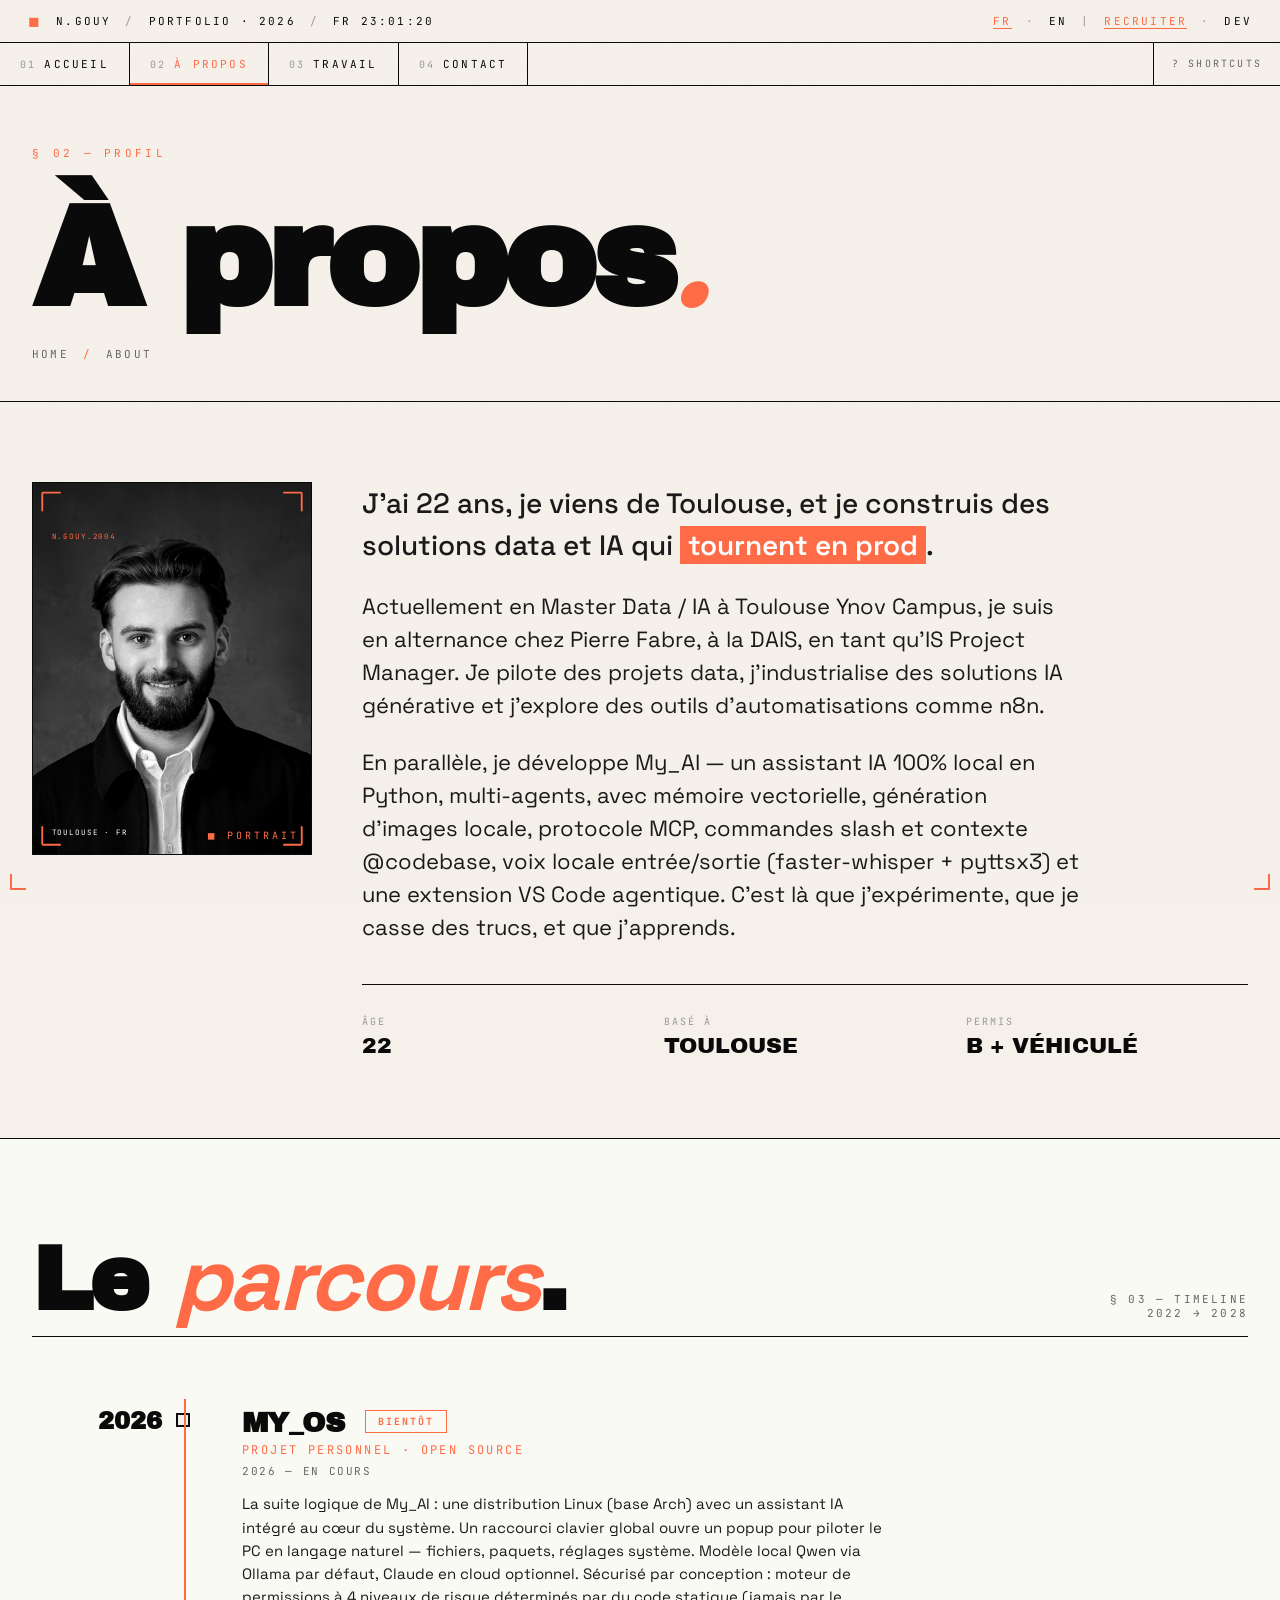
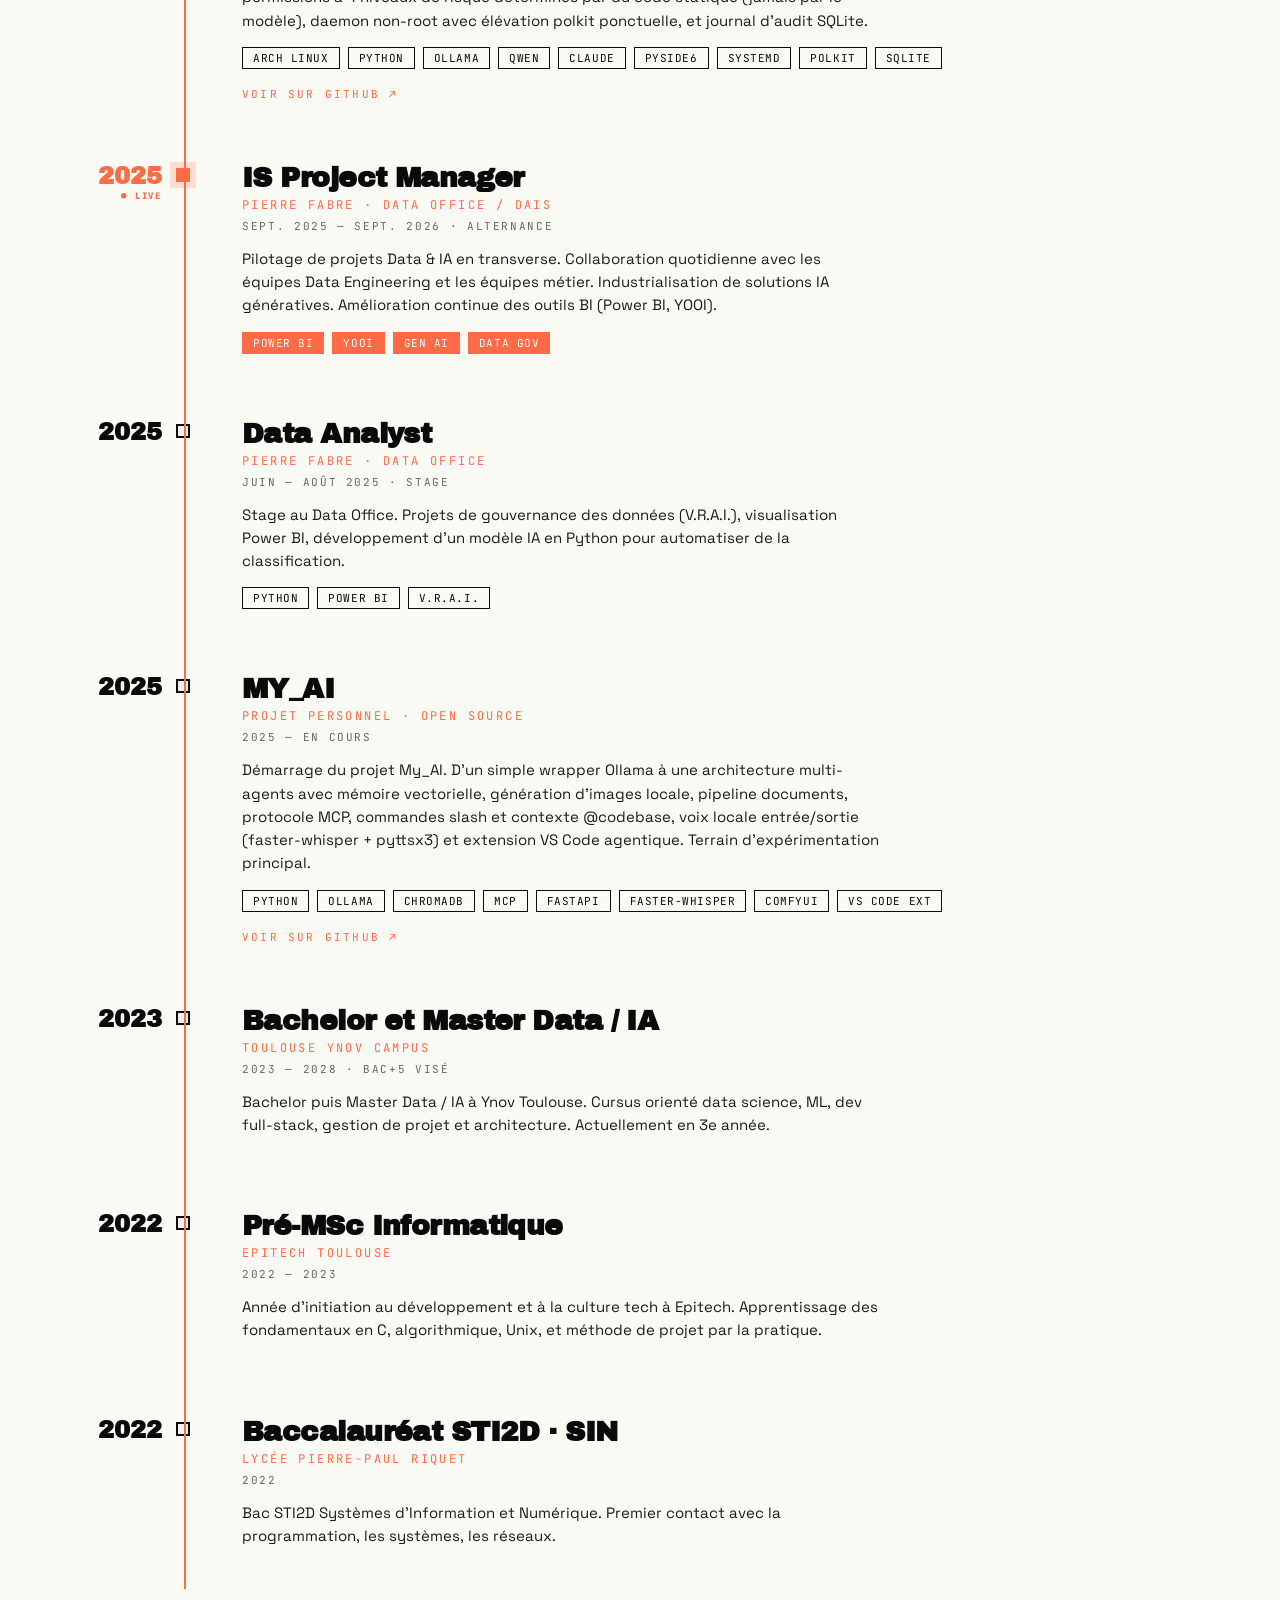
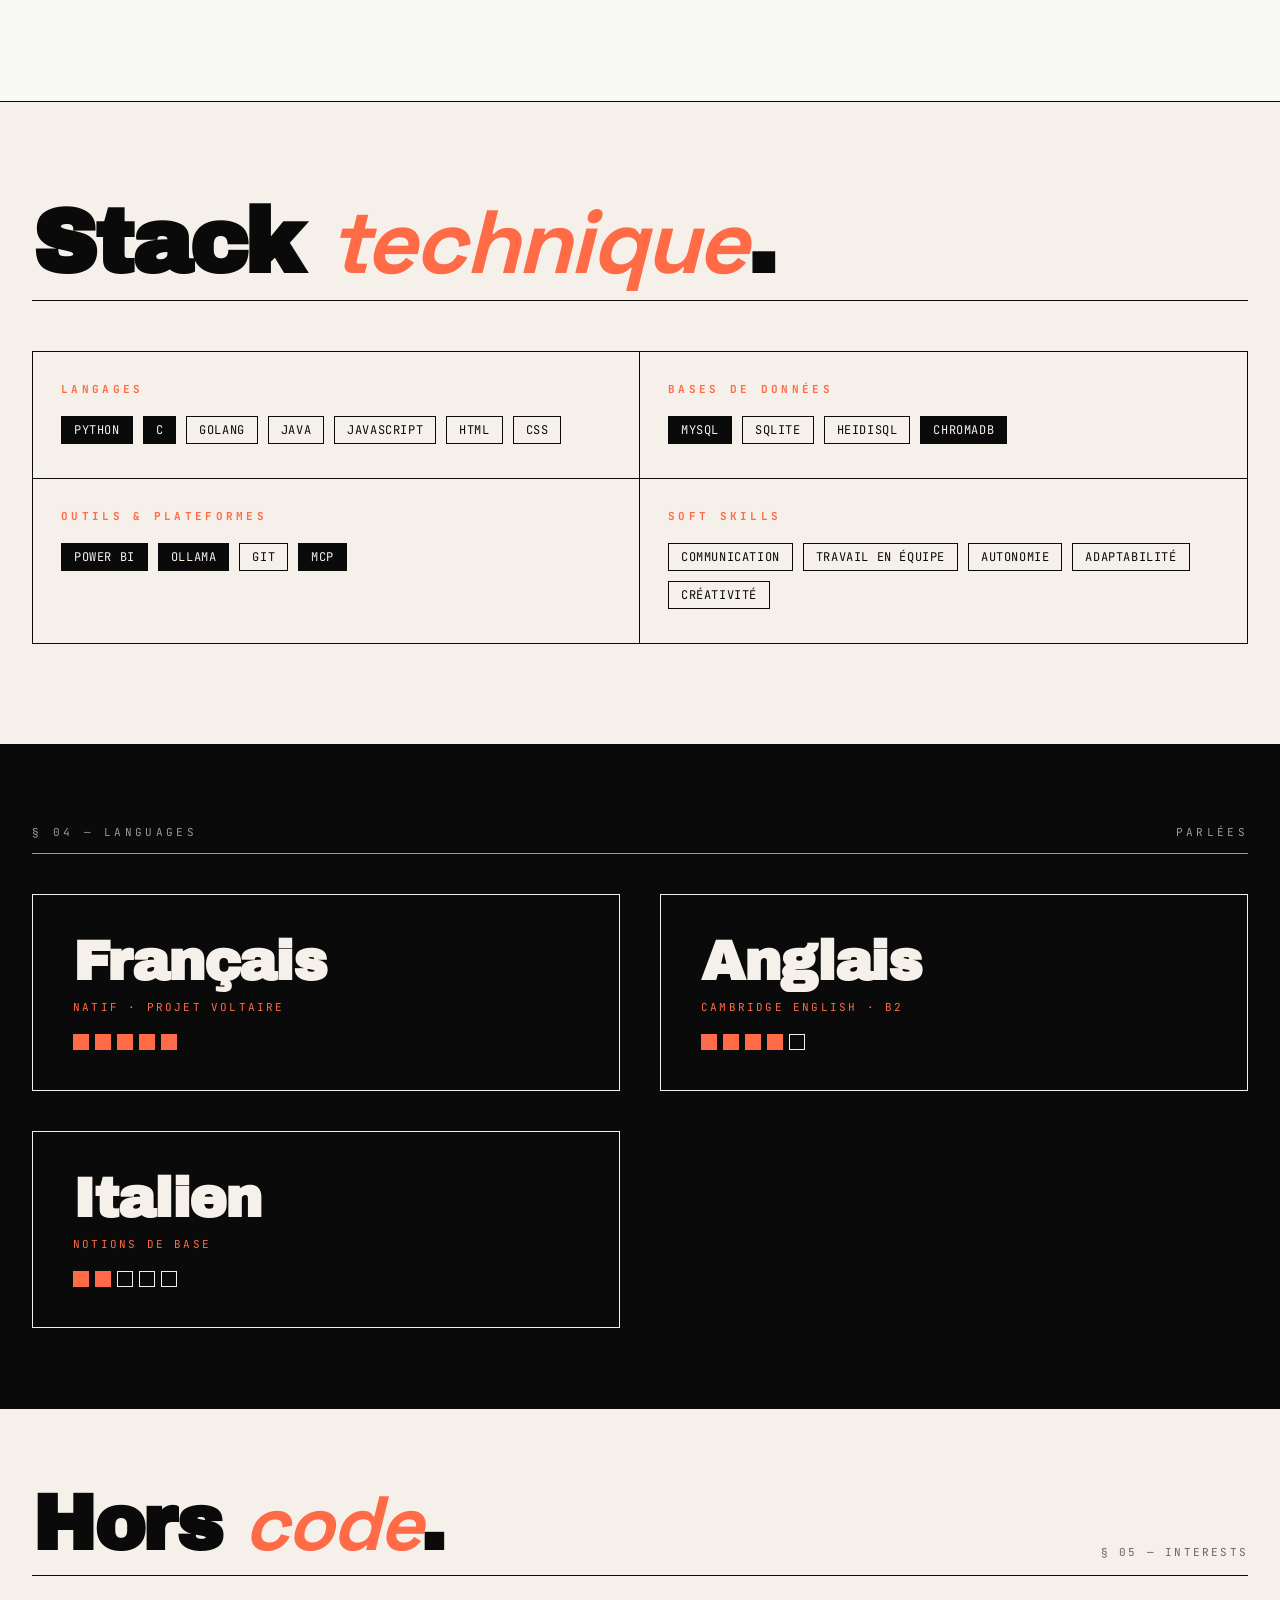
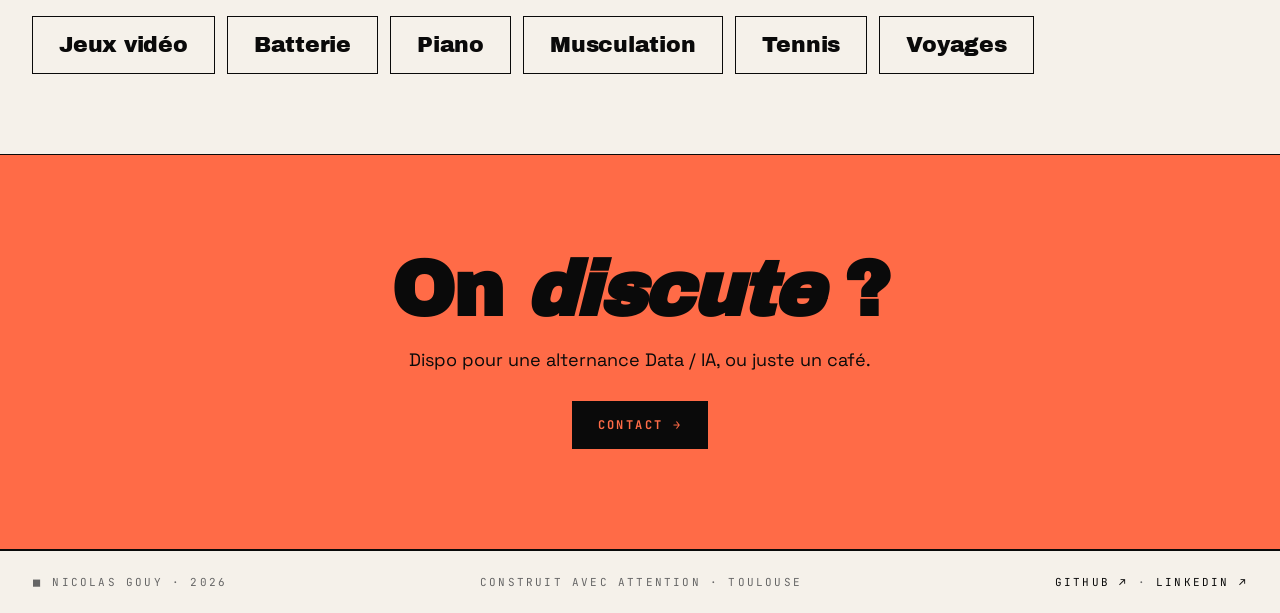
==== about.html @ dcf8d1c0 "fix: enhance My_AI descriptions with local image generation, memory management, and new features" ====
<!DOCTYPE html>
<html lang="fr">
<head>
<meta charset="UTF-8">
<meta name="viewport" content="width=device-width, initial-scale=1.0">
<title>À propos — Nicolas Gouy</title>
<meta name="description" content="Parcours, stack technique et expériences. Étudiant Master Data / IA à Ynov Toulouse, alternant chez Pierre Fabre.">
<meta name="author" content="Nicolas Gouy">
<meta name="theme-color" content="#0a0a0a">
<link rel="icon" type="image/svg+xml" href="assets/favicon.svg">
<link rel="alternate icon" href="assets/favicon.svg">
<!-- Open Graph -->
<meta property="og:type" content="website">
<meta property="og:url" content="https://gonicolas12.github.io/portfolio/about.html">
<meta property="og:title" content="À propos — Nicolas Gouy">
<meta property="og:description" content="Parcours, stack technique et expériences. Étudiant Master Data / IA à Ynov Toulouse, alternant chez Pierre Fabre.">
<meta property="og:image" content="https://gonicolas12.github.io/portfolio/assets/og-image-v2.png">
<meta property="og:image:width" content="1200">
<meta property="og:image:height" content="630">
<meta property="og:locale" content="fr_FR">
<meta property="og:site_name" content="Nicolas Gouy">
<!-- Twitter -->
<meta name="twitter:card" content="summary_large_image">
<meta name="twitter:title" content="À propos — Nicolas Gouy">
<meta name="twitter:description" content="Parcours, stack technique et expériences. Étudiant Master Data / IA à Ynov Toulouse, alternant chez Pierre Fabre.">
<meta name="twitter:image" content="https://gonicolas12.github.io/portfolio/assets/og-image-v2.png">
<link rel="preconnect" href="https://fonts.googleapis.com">
<link rel="preconnect" href="https://fonts.gstatic.com" crossorigin>
<link href="https://fonts.googleapis.com/css2?family=Archivo+Black&family=Inter:wght@300;400;500;700;900&family=JetBrains+Mono:wght@300;400;500;700&family=Space+Grotesk:wght@300;400;500;600;700&display=swap" rel="stylesheet">
<link rel="stylesheet" href="shared/core.css?v=__VERSION__">
<link rel="stylesheet" href="styles/about.css?v=__VERSION__">
</head>
<body class="mode-rec">

<div id="header-mount" data-page="about"></div>

<section class="page-head">
  <div class="eyebrow" data-fr="§ 02 — PROFIL" data-en="§ 02 — PROFILE">§ 02 — PROFIL</div>
  <h1 data-fr-html="À propos<em>.</em>" data-en-html="About<em>.</em>">À propos<em>.</em></h1>
  <div class="crumb">
    <span>HOME</span><span style="color:var(--accent)">/</span><span>ABOUT</span>
  </div>
</section>

<section class="intro">
  <div class="portrait reveal">
    <img src="assets/portrait.jpg" alt="Nicolas Gouy" loading="eager" decoding="async"/>
    <svg viewBox="0 0 300 400" xmlns="http://www.w3.org/2000/svg" aria-hidden="true">
      <!-- corner ticks -->
      <path d="M 10 10 L 30 10 M 10 10 L 10 30" stroke="#ff6b47" stroke-width="2" fill="none"/>
      <path d="M 290 10 L 270 10 M 290 10 L 290 30" stroke="#ff6b47" stroke-width="2" fill="none"/>
      <path d="M 10 390 L 30 390 M 10 390 L 10 370" stroke="#ff6b47" stroke-width="2" fill="none"/>
      <path d="M 290 390 L 270 390 M 290 390 L 290 370" stroke="#ff6b47" stroke-width="2" fill="none"/>
      <!-- data -->
      <text x="20" y="60" font-family="JetBrains Mono" font-size="8" fill="#ff6b47" letter-spacing="2">N.GOUY.2004</text>
      <text x="20" y="380" font-family="JetBrains Mono" font-size="8" fill="#fff" letter-spacing="2">TOULOUSE · FR</text>
    </svg>
    <div class="label">◼ PORTRAIT</div>
  </div>
  <div class="intro-txt reveal d1">
    <p data-fr="J'ai 22 ans, je viens de Toulouse, et je construis des solutions data et IA qui <strong>tournent en prod</strong>." data-en="I'm 22, from Toulouse, and I build data and AI solutions that <strong>run in production</strong>.">
      J'ai 22 ans, je viens de Toulouse, et je construis des solutions data et IA qui <strong>tournent en prod</strong>.
    </p>
    <p data-fr="Actuellement en Master Data / IA à Toulouse Ynov Campus, je suis en alternance chez Pierre Fabre, à la DAIS, en tant qu'IS Project Manager. Je pilote des projets data, j'industrialise des solutions IA générative et j'explore des outils d'automatisations comme n8n." data-en="Currently in a Master's in Data / AI at Toulouse Ynov Campus, I'm an apprentice at Pierre Fabre's DAIS as an IS Project Manager. I lead data projects, industrialize generative AI solutions and explore automation tools like n8n.">
      Actuellement en Master Data / IA à Toulouse Ynov Campus, je suis en alternance chez Pierre Fabre, à la DAIS, en tant qu'IS Project Manager. Je pilote des projets data, j'industrialise des solutions IA générative et j'explore des outils d'automatisations comme n8n.
    </p>
    <p data-fr="En parallèle, je développe My_AI — un assistant IA 100% local en Python, multi-agents, avec mémoire vectorielle, génération d'images locale, protocole MCP, commandes slash et contexte @codebase, voix locale entrée/sortie (faster-whisper + pyttsx3) et une extension VS Code agentique. C'est là que j'expérimente, que je casse des trucs, et que j'apprends." data-en="On the side, I'm building My_AI — a 100% local AI assistant in Python, multi-agent, with vector memory, local image generation, MCP protocol, slash commands and @codebase context, local voice in/out (faster-whisper + pyttsx3) and an agentic VS Code extension. That's where I experiment, break things, and learn.">
      En parallèle, je développe My_AI — un assistant IA 100% local en Python, multi-agents, avec mémoire vectorielle, génération d'images locale, protocole MCP, commandes slash et contexte @codebase, voix locale entrée/sortie (faster-whisper + pyttsx3) et une extension VS Code agentique. C'est là que j'expérimente, que je casse des trucs, et que j'apprends.
    </p>
    <div class="intro-facts">
      <div class="fact"><div class="k" data-fr="ÂGE" data-en="AGE">ÂGE</div><div class="v">22</div></div>
      <div class="fact"><div class="k" data-fr="BASÉ À" data-en="BASED IN">BASÉ À</div><div class="v">TOULOUSE</div></div>
      <div class="fact"><div class="k" data-fr="PERMIS" data-en="DRIVING LICENSE">PERMIS</div><div class="v" data-fr="B + VÉHICULÉ" data-en="B + VEHICLE">B + VÉHICULÉ</div></div>
    </div>
  </div>
</section>

<!-- TIMELINE -->
<section class="timeline-sec">
  <div class="tl-head reveal">
    <h2 data-fr-html="Le <em>parcours</em>." data-en-html="The <em>journey</em>.">Le <em>parcours</em>.</h2>
    <div class="meta">§ 03 — TIMELINE<br/>2022 → 2028</div>
  </div>

  <div class="timeline" id="timeline">
    <div class="tl-item">
      <div class="tl-year">2026</div>
      <h3>MY_OS <span class="badge-soon" data-fr="BIENTÔT" data-en="SOON">BIENTÔT</span></h3>
      <div class="tl-co" data-fr="PROJET PERSONNEL · OPEN SOURCE" data-en="PERSONAL PROJECT · OPEN SOURCE">PROJET PERSONNEL · OPEN SOURCE</div>
      <div class="tl-when" data-fr="2026 — EN COURS" data-en="2026 — ONGOING">2026 — EN COURS</div>
      <p data-fr="La suite logique de My_AI : une distribution Linux (base Arch) avec un assistant IA intégré au cœur du système. Un raccourci clavier global ouvre un popup pour piloter le PC en langage naturel — fichiers, paquets, réglages système. Modèle local Qwen via Ollama par défaut, Claude en cloud optionnel. Sécurisé par conception : moteur de permissions à 4 niveaux de risque déterminés par du code statique (jamais par le modèle), daemon non-root avec élévation polkit ponctuelle, et journal d'audit SQLite." data-en="The logical successor to My_AI: a Linux distribution (Arch-based) with an AI assistant built into the core of the system. A global keyboard shortcut opens a popup to drive the PC in natural language — files, packages, system settings. Local Qwen model via Ollama by default, optional Claude cloud. Secure by design: a 4-level permission engine where risk is set by static code (never by the model), an unprivileged daemon with one-off polkit elevation, and an SQLite audit log.">
        La suite logique de My_AI : une distribution Linux (base Arch) avec un assistant IA intégré au cœur du système. Un raccourci clavier global ouvre un popup pour piloter le PC en langage naturel — fichiers, paquets, réglages système. Modèle local Qwen via Ollama par défaut, Claude en cloud optionnel. Sécurisé par conception : moteur de permissions à 4 niveaux de risque déterminés par du code statique (jamais par le modèle), daemon non-root avec élévation polkit ponctuelle, et journal d'audit SQLite.
      </p>
      <div class="tl-stack">
        <span class="chip">ARCH LINUX</span>
        <span class="chip">PYTHON</span>
        <span class="chip">OLLAMA</span>
        <span class="chip">QWEN</span>
        <span class="chip">CLAUDE</span>
        <span class="chip">PYSIDE6</span>
        <span class="chip">SYSTEMD</span>
        <span class="chip">POLKIT</span>
        <span class="chip">SQLITE</span>
      </div>
      <a href="https://github.com/gonicolas12/My_OS" target="_blank" rel="noopener" class="tl-repo" data-fr="VOIR SUR GITHUB ↗" data-en="VIEW ON GITHUB ↗">VOIR SUR GITHUB ↗</a>
    </div>

    <div class="tl-item current">
      <div class="tl-year">2025</div>
      <h3 data-fr="IS Project Manager" data-en="IS Project Manager">IS Project Manager</h3>
      <div class="tl-co">PIERRE FABRE · DATA OFFICE / DAIS</div>
      <div class="tl-when" data-fr="SEPT. 2025 — SEPT. 2026 · ALTERNANCE" data-en="SEP 2025 — SEP 2026 · APPRENTICESHIP">SEPT. 2025 — SEPT. 2026 · ALTERNANCE</div>
      <p data-fr="Pilotage de projets Data & IA en transverse. Collaboration quotidienne avec les équipes Data Engineering et les équipes métier. Industrialisation de solutions IA génératives. Amélioration continue des outils BI (Power BI, YOOI)." data-en="Cross-functional management of Data & AI projects. Daily collaboration with Data Engineering and business teams. Industrialization of generative AI solutions. Continuous improvement of BI tools (Power BI, YOOI).">
        Pilotage de projets Data & IA en transverse. Collaboration quotidienne avec les équipes Data Engineering et les équipes métier. Industrialisation de solutions IA génératives. Amélioration continue des outils BI (Power BI, YOOI).
      </p>
      <div class="tl-stack">
        <span class="chip accent">POWER BI</span>
        <span class="chip accent">YOOI</span>
        <span class="chip accent">GEN AI</span>
        <span class="chip accent">DATA GOV</span>
      </div>
    </div>

    <div class="tl-item">
      <div class="tl-year">2025</div>
      <h3 data-fr="Data Analyst" data-en="Data Analyst">Data Analyst</h3>
      <div class="tl-co">PIERRE FABRE · DATA OFFICE</div>
      <div class="tl-when" data-fr="JUIN — AOÛT 2025 · STAGE" data-en="JUN — AUG 2025 · INTERNSHIP">JUIN — AOÛT 2025 · STAGE</div>
      <p data-fr="Stage au Data Office. Projets de gouvernance des données (V.R.A.I.), visualisation Power BI, développement d'un modèle IA en Python pour automatiser de la classification." data-en="Internship at the Data Office. Data governance projects (V.R.A.I.), Power BI visualization, development of an AI model in Python for automated classification.">
        Stage au Data Office. Projets de gouvernance des données (V.R.A.I.), visualisation Power BI, développement d'un modèle IA en Python pour automatiser de la classification.
      </p>
      <div class="tl-stack">
        <span class="chip">PYTHON</span>
        <span class="chip">POWER BI</span>
        <span class="chip">V.R.A.I.</span>
      </div>
    </div>

    <div class="tl-item">
      <div class="tl-year">2025</div>
      <h3>MY_AI</h3>
      <div class="tl-co" data-fr="PROJET PERSONNEL · OPEN SOURCE" data-en="PERSONAL PROJECT · OPEN SOURCE">PROJET PERSONNEL · OPEN SOURCE</div>
      <div class="tl-when" data-fr="2025 — EN COURS" data-en="2025 — ONGOING">2025 — EN COURS</div>
      <p data-fr="Démarrage du projet My_AI. D'un simple wrapper Ollama à une architecture multi-agents avec mémoire vectorielle, génération d'images locale, pipeline documents, protocole MCP, commandes slash et contexte @codebase, voix locale entrée/sortie (faster-whisper + pyttsx3) et extension VS Code agentique. Terrain d'expérimentation principal." data-en="Started My_AI. From a simple Ollama wrapper to a multi-agent architecture with vector memory, local image generation, document pipeline, MCP protocol, slash commands and @codebase context, local voice in/out (faster-whisper + pyttsx3) and an agentic VS Code extension. Main experimentation ground.">
        Démarrage du projet My_AI. D'un simple wrapper Ollama à une architecture multi-agents avec mémoire vectorielle, génération d'images locale, pipeline documents, protocole MCP, commandes slash et contexte @codebase, voix locale entrée/sortie (faster-whisper + pyttsx3) et extension VS Code agentique. Terrain d'expérimentation principal.
      </p>
      <div class="tl-stack">
        <span class="chip">PYTHON</span>
        <span class="chip">OLLAMA</span>
        <span class="chip">CHROMADB</span>
        <span class="chip">MCP</span>
        <span class="chip">FASTAPI</span>
        <span class="chip">FASTER-WHISPER</span>
        <span class="chip">COMFYUI</span>
        <span class="chip">VS CODE EXT</span>
      </div>
      <a href="https://github.com/gonicolas12/My_AI" target="_blank" rel="noopener" class="tl-repo" data-fr="VOIR SUR GITHUB ↗" data-en="VIEW ON GITHUB ↗">VOIR SUR GITHUB ↗</a>
    </div>

    <div class="tl-item">
      <div class="tl-year">2023</div>
      <h3 data-fr="Bachelor et Master Data / IA" data-en="Bachelor's and Master's in Data / AI">Bachelor et Master Data / IA</h3>
      <div class="tl-co">TOULOUSE YNOV CAMPUS</div>
      <div class="tl-when" data-fr="2023 — 2028 · BAC+5 VISÉ" data-en="2023 — 2028 · BSc+MSc">2023 — 2028 · BAC+5 VISÉ</div>
      <p data-fr="Bachelor puis Master Data / IA à Ynov Toulouse. Cursus orienté data science, ML, dev full-stack, gestion de projet et architecture. Actuellement en 3e année." data-en="Bachelor's then Master's in Data / AI at Ynov Toulouse. Data science, ML, full-stack dev, project management and architecture. Currently in 3rd year.">
        Bachelor puis Master Data / IA à Ynov Toulouse. Cursus orienté data science, ML, dev full-stack, gestion de projet et architecture. Actuellement en 3e année.
      </p>
    </div>

    <div class="tl-item">
      <div class="tl-year">2022</div>
      <h3 data-fr="Pré-MSc Informatique" data-en="Pre-MSc in CS">Pré-MSc Informatique</h3>
      <div class="tl-co">EPITECH TOULOUSE</div>
      <div class="tl-when">2022 — 2023</div>
      <p data-fr="Année d'initiation au développement et à la culture tech à Epitech. Apprentissage des fondamentaux en C, algorithmique, Unix, et méthode de projet par la pratique." data-en="Foundation year in development and tech culture at Epitech. Fundamentals in C, algorithms, Unix, and project-based methodology.">
        Année d'initiation au développement et à la culture tech à Epitech. Apprentissage des fondamentaux en C, algorithmique, Unix, et méthode de projet par la pratique.
      </p>
    </div>

    <div class="tl-item">
      <div class="tl-year">2022</div>
      <h3 data-fr="Baccalauréat STI2D · SIN" data-en="STI2D Baccalaureate · SIN">Baccalauréat STI2D · SIN</h3>
      <div class="tl-co">LYCÉE PIERRE-PAUL RIQUET</div>
      <div class="tl-when">2022</div>
      <p data-fr="Bac STI2D Systèmes d'Information et Numérique. Premier contact avec la programmation, les systèmes, les réseaux." data-en="STI2D Baccalaureate, Information Systems and Digital track. First taste of programming, systems, networks.">
        Bac STI2D Systèmes d'Information et Numérique. Premier contact avec la programmation, les systèmes, les réseaux.
      </p>
    </div>
  </div>
</section>

<!-- SKILLS -->
<section class="skills">
  <h2 class="reveal" data-fr-html="Stack <em>technique</em>." data-en-html="Tech <em>stack</em>.">Stack <em>technique</em>.</h2>
  <div class="skills-grid reveal">
    <div class="skill-card">
      <h4 data-fr="LANGAGES" data-en="LANGUAGES">LANGAGES</h4>
      <div class="skill-list">
        <span class="chip primary">PYTHON</span>
        <span class="chip primary">C</span>
        <span class="chip">GOLANG</span>
        <span class="chip">JAVA</span>
        <span class="chip">JAVASCRIPT</span>
        <span class="chip">HTML</span>
        <span class="chip">CSS</span>
      </div>
    </div>
    <div class="skill-card">
      <h4 data-fr="BASES DE DONNÉES" data-en="DATABASES">BASES DE DONNÉES</h4>
      <div class="skill-list">
        <span class="chip primary">MYSQL</span>
        <span class="chip">SQLITE</span>
        <span class="chip">HEIDISQL</span>
        <span class="chip primary">CHROMADB</span>
      </div>
    </div>
    <div class="skill-card">
      <h4 data-fr="OUTILS & PLATEFORMES" data-en="TOOLS & PLATFORMS">OUTILS & PLATEFORMES</h4>
      <div class="skill-list">
        <span class="chip primary">POWER BI</span>
        <span class="chip primary">OLLAMA</span>
        <span class="chip">GIT</span>
        <span class="chip primary">MCP</span>
      </div>
    </div>
    <div class="skill-card">
      <h4 data-fr="SOFT SKILLS" data-en="SOFT SKILLS">SOFT SKILLS</h4>
      <div class="skill-list">
        <span class="chip" data-fr="COMMUNICATION" data-en="COMMUNICATION">COMMUNICATION</span>
        <span class="chip" data-fr="TRAVAIL EN ÉQUIPE" data-en="TEAMWORK">TRAVAIL EN ÉQUIPE</span>
        <span class="chip" data-fr="AUTONOMIE" data-en="AUTONOMY">AUTONOMIE</span>
        <span class="chip" data-fr="ADAPTABILITÉ" data-en="ADAPTABILITY">ADAPTABILITÉ</span>
        <span class="chip" data-fr="CRÉATIVITÉ" data-en="CREATIVITY">CRÉATIVITÉ</span>
      </div>
    </div>
  </div>
</section>

<!-- LANGUAGES -->
<section class="langs">
  <div class="sec-meta reveal" style="color: var(--dim); border-bottom-color: var(--dim);">
    <span>§ 04 — LANGUAGES</span>
    <span data-fr="PARLÉES" data-en="SPOKEN">PARLÉES</span>
  </div>
  <div class="langs-grid">
    <div class="lang-card reveal">
      <h3 data-fr="Français" data-en="French">Français</h3>
      <div class="lvl" data-fr="NATIF · PROJET VOLTAIRE" data-en="NATIVE · PROJET VOLTAIRE">NATIF · PROJET VOLTAIRE</div>
      <div class="dots">
        <div class="d on"></div><div class="d on"></div><div class="d on"></div><div class="d on"></div><div class="d on"></div>
      </div>
    </div>
    <div class="lang-card reveal d1">
      <h3 data-fr="Anglais" data-en="English">Anglais</h3>
      <div class="lvl">CAMBRIDGE ENGLISH · B2</div>
      <div class="dots">
        <div class="d on"></div><div class="d on"></div><div class="d on"></div><div class="d on"></div><div class="d"></div>
      </div>
    </div>
    <div class="lang-card reveal d2">
      <h3 data-fr="Italien" data-en="Italian">Italien</h3>
      <div class="lvl" data-fr="NOTIONS DE BASE" data-en="BASIC NOTIONS">NOTIONS DE BASE</div>
      <div class="dots">
        <div class="d on"></div><div class="d on"></div><div class="d"></div><div class="d"></div><div class="d"></div>
      </div>
    </div>
  </div>
</section>

<!-- INTERESTS -->
<section class="interests">
  <div class="interests-head reveal">
    <h2 data-fr-html="Hors <em>code</em>." data-en-html="Off <em>screen</em>.">Hors <em>code</em>.</h2>
    <div style="font-family: var(--mono); font-size: 11px; letter-spacing: 0.2em; color: var(--muted);">§ 05 — INTERESTS</div>
  </div>
  <div class="interests-list reveal d1">
    <div class="int-chip" data-fr="Jeux vidéo" data-en="Video games">Jeux vidéo</div>
    <div class="int-chip" data-fr="Batterie" data-en="Drums">Batterie</div>
    <div class="int-chip" data-fr="Piano" data-en="Piano">Piano</div>
    <div class="int-chip" data-fr="Musculation" data-en="Strength training">Musculation</div>
    <div class="int-chip" data-fr="Tennis" data-en="Tennis">Tennis</div>
    <div class="int-chip" data-fr="Voyages" data-en="Travel">Voyages</div>
  </div>
</section>

<section class="mini-cta">
  <h2 data-fr-html="On <em>discute</em> ?" data-en-html="Let's <em>talk</em>.">On <em>discute</em> ?</h2>
  <p data-fr="Dispo pour une alternance Data / IA, ou juste un café." data-en="Available for a Data / AI apprenticeship, or just coffee.">Dispo pour une alternance Data / IA, ou juste un café.</p>
  <a href="contact.html" class="btn btn-primary">CONTACT →</a>
</section>

<div id="footer-mount"></div>

<script src="shared/content.js?v=__VERSION__"></script>
<script src="shared/header.js?v=__VERSION__"></script>
<script src="scripts/about.js?v=__VERSION__"></script>
</body>
</html>
---- shared/core.css ----
/* V2 FINAL — "THE SLAB" — shared core */
:root {
  --bg: #f5f1ea;
  --ink: #0a0a0a;
  --ink-soft: #1a1a1a;
  --paper: #fafaf5;
  --muted: #666;
  --dim: #999;
  --line: #0a0a0a;
  --line-soft: #ccc;
  --accent: #ff6b47;
  --display: 'Archivo Black', 'Space Grotesk', sans-serif;
  --serif: 'Space Grotesk', sans-serif;
  --mono: 'JetBrains Mono', ui-monospace, monospace;
  --body: 'Inter', sans-serif;
}
* { box-sizing: border-box; }
html, body { margin: 0; padding: 0; }
html { overflow-x: hidden; }
body {
  background: var(--bg);
  color: var(--ink);
  font-family: var(--body);
  min-height: 100vh;
  width: 100%;
  max-width: 100vw;
  overflow-x: hidden;
}
h1, h2, h3, h4 { overflow-wrap: break-word; word-break: break-word; }
a { color: inherit; }
::selection { background: var(--accent); color: #fff; }

/* Grain */
body::before {
  content: '';
  position: fixed; inset: 0;
  background-image: url("data:image/svg+xml,%3Csvg viewBox='0 0 200 200' xmlns='http://www.w3.org/2000/svg'%3E%3Cfilter id='n'%3E%3CfeTurbulence type='fractalNoise' baseFrequency='0.85' numOctaves='2' /%3E%3C/filter%3E%3Crect width='100%25' height='100%25' filter='url(%23n)' opacity='0.35' /%3E%3C/svg%3E");
  opacity: 0.05;
  pointer-events: none;
  z-index: 1000;
  mix-blend-mode: multiply;
}

/* Scrollbar */
*::-webkit-scrollbar { width: 8px; height: 8px; }
*::-webkit-scrollbar-track { background: var(--bg); }
*::-webkit-scrollbar-thumb { background: var(--ink); }

/* Top system bar */
.sysbar {
  display: flex;
  justify-content: space-between;
  align-items: center;
  padding: 12px 28px;
  font-family: var(--mono);
  font-size: 11px;
  letter-spacing: 0.2em;
  background: var(--bg);
  border-bottom: 1px solid var(--ink);
  position: sticky;
  top: 0;
  z-index: 100;
}
.sysbar-l, .sysbar-r { display: flex; gap: 14px; align-items: center; }
.sysbar .sep { color: var(--dim); }
.sysbar .mark { color: var(--accent); font-size: 14px; }
.sysbar button, .sysbar a.toggle {
  background: transparent;
  border: none;
  color: var(--ink);
  font-family: inherit;
  font-size: 11px;
  letter-spacing: 0.2em;
  padding: 0;
  cursor: pointer;
  text-decoration: none;
  border-bottom: 1px solid transparent;
}
.sysbar button:hover, .sysbar a.toggle:hover { border-bottom-color: var(--accent); color: var(--accent); }
.sysbar button.active { color: var(--accent); }

/* Scroll progress */
.scroll-progress {
  position: fixed;
  top: 40px;
  left: 0;
  height: 2px;
  background: var(--accent);
  z-index: 98;
  transition: width 0.1s;
  width: 0;
}

/* Main nav */
.mainnav {
  display: flex;
  font-family: var(--mono);
  font-size: 11px;
  letter-spacing: 0.2em;
  border-bottom: 1px solid var(--ink);
  background: var(--bg);
  position: sticky;
  top: 42px;
  z-index: 99;
}
.mainnav a {
  padding: 14px 20px;
  color: var(--ink);
  text-decoration: none;
  border-right: 1px solid var(--ink);
  transition: all 0.2s;
  display: flex; gap: 8px; align-items: center;
  position: relative;
}
.mainnav a::before {
  content: ''; position: absolute; left: 0; bottom: 0; height: 2px; width: 0;
  background: var(--accent); transition: width 0.3s;
}
.mainnav a:hover::before, .mainnav a.active::before { width: 100%; }
.mainnav a.active { color: var(--accent); }
.mainnav .idx { color: var(--dim); font-size: 10px; }
.mainnav .spacer { flex: 1; border: none; }
.mainnav .kb {
  padding: 14px 18px;
  color: var(--muted);
  font-size: 10px;
  cursor: pointer;
  user-select: none;
  border-left: 1px solid var(--ink);
}
.mainnav .kb:hover { color: var(--accent); }

/* Utility chips */
.chip {
  display: inline-block;
  font-family: var(--mono);
  font-size: 11px;
  border: 1px solid var(--ink);
  padding: 3px 10px;
  margin: 0 4px 4px 0;
  letter-spacing: 0.05em;
}
.chip.accent { background: var(--accent); color: #fff; border-color: var(--accent); }
.chip.dark { background: var(--ink); color: var(--bg); }

/* Badge "coming soon" */
.badge-soon {
  display: inline-block;
  font-family: var(--mono);
  font-size: 10px;
  letter-spacing: 0.2em;
  padding: 4px 12px;
  border: 1px solid var(--accent);
  color: var(--accent);
  font-weight: 700;
  animation: badge-blink 1.4s step-end infinite;
}
@keyframes badge-blink { 50% { opacity: 0.4; } }

/* Buttons */
.btn {
  display: inline-block;
  padding: 16px 26px;
  font-family: var(--mono);
  font-size: 12px;
  font-weight: 700;
  letter-spacing: 0.2em;
  text-decoration: none;
  cursor: pointer;
  border: none;
  transition: all 0.2s;
  font-variant-emoji: text;
}
.btn, .m-arrow, .scroll-arrow, .crumb, .meta { font-variant-emoji: text; }
.btn-primary { background: var(--accent); color: #fff; }
.btn-primary:hover { background: var(--ink); color: var(--accent); }
.btn-ghost { background: transparent; border: 1px solid var(--ink); color: var(--ink); }
.btn-ghost:hover { background: var(--ink); color: var(--bg); }

/* Section primitives */
.sec { padding: 90px 32px; border-bottom: 1px solid var(--ink); }
.sec.dark { background: var(--ink); color: var(--bg); border-bottom-color: var(--bg); }
.sec.accent-bg { background: var(--accent); color: var(--ink); }

.sec-meta {
  display: flex; justify-content: space-between;
  font-family: var(--mono); font-size: 11px;
  letter-spacing: 0.3em; color: var(--muted);
  margin-bottom: 40px; padding-bottom: 14px;
  border-bottom: 1px solid currentColor;
}
.sec.dark .sec-meta { color: var(--dim); border-bottom-color: var(--dim); }

/* Reveal */
.reveal { opacity: 0; transform: translateY(40px); transition: opacity 0.9s cubic-bezier(0.2, 0.7, 0.3, 1), transform 0.9s cubic-bezier(0.2, 0.7, 0.3, 1); }
.reveal.in { opacity: 1; transform: translateY(0); }
.reveal.d1 { transition-delay: 0.08s; }
.reveal.d2 { transition-delay: 0.16s; }
.reveal.d3 { transition-delay: 0.24s; }
.reveal.d4 { transition-delay: 0.32s; }
.reveal.d5 { transition-delay: 0.4s; }

.slide-x { opacity: 0; transform: translateX(-40px); transition: all 0.9s cubic-bezier(0.2,0.7,0.3,1); }
.slide-x.in { opacity: 1; transform: translateX(0); }

/* Footer */
footer.foot {
  display: flex; justify-content: space-between;
  padding: 24px 32px;
  font-family: var(--mono); font-size: 11px;
  letter-spacing: 0.2em; color: var(--muted);
  border-top: 1px solid var(--ink);
}

/* Keyboard help overlay */
.kb-overlay {
  position: fixed; inset: 0;
  background: rgba(10,10,10,0.94);
  z-index: 500;
  display: none;
  align-items: center; justify-content: center;
  backdrop-filter: blur(8px);
}
.kb-overlay.open { display: flex; }
.kb-box {
  border: 2px solid var(--accent);
  background: var(--bg);
  padding: 36px;
  max-width: 560px;
  font-family: var(--mono);
  font-size: 13px;
}
.kb-box h3 { font-family: var(--display); margin: 0 0 20px; font-size: 32px; letter-spacing: -0.02em; color: var(--ink); }
.kb-box h3 span { color: var(--accent); }
.kb-box .row { display: flex; justify-content: space-between; padding: 10px 0; border-bottom: 1px dashed var(--line-soft); }
.kb-box kbd {
  background: var(--ink); color: var(--accent);
  padding: 3px 10px; font-family: var(--mono); font-size: 11px;
  margin: 0 2px;
}
.kb-box .close { margin-top: 20px; color: var(--muted); font-size: 11px; cursor: pointer; }

/* Konami overlay */
.konami-overlay {
  position: fixed; inset: 0;
  background: var(--accent);
  color: var(--ink);
  z-index: 1500;
  display: none;
  align-items: center; justify-content: center;
  flex-direction: column;
  font-family: var(--display);
  animation: konamiIn 0.5s ease-out;
}
.konami-overlay.open { display: flex; }
.konami-overlay h1 {
  font-size: clamp(80px, 16vw, 220px);
  margin: 0; font-weight: 900;
  letter-spacing: -0.05em; line-height: 0.85;
  text-align: center;
}
.konami-overlay p { font-family: var(--mono); font-size: 14px; letter-spacing: 0.3em; margin-top: 24px; }
.konami-overlay .close-hint { position: absolute; bottom: 30px; font-family: var(--mono); font-size: 10px; letter-spacing: 0.3em; }
@keyframes konamiIn { from { opacity: 0; transform: scale(0.9); } to { opacity: 1; transform: scale(1); } }

/* Links with underline animation */
a.link {
  position: relative; text-decoration: none;
  color: var(--ink); display: inline-block;
}
a.link::after {
  content: ''; position: absolute; left: 0; bottom: -2px;
  width: 100%; height: 2px; background: currentColor;
  transform: scaleX(0); transform-origin: right;
  transition: transform 0.4s cubic-bezier(0.2,0.7,0.3,1);
}
a.link:hover::after { transform: scaleX(1); transform-origin: left; }

/* Body mode toggles */
body.mode-rec .dev-only { display: none !important; }
body.mode-dev .rec-only { display: none !important; }

/* Page-specific: corner marks (brutalist) */
.corner-marks { position: fixed; pointer-events: none; z-index: 50; }
.corner-marks .m {
  position: fixed; width: 16px; height: 16px;
  border: 2px solid var(--accent);
}
.corner-marks .m.tl { top: 50px; left: 10px; border-right: none; border-bottom: none; }
.corner-marks .m.tr { top: 50px; right: 10px; border-left: none; border-bottom: none; }
.corner-marks .m.bl { bottom: 10px; left: 10px; border-right: none; border-top: none; }
.corner-marks .m.br { bottom: 10px; right: 10px; border-left: none; border-top: none; }

/* ============ MOBILE (≤ 720px) — global ============ */
@media (max-width: 720px) {
  .sysbar {
    padding: 10px 14px;
    font-size: 9px;
    letter-spacing: 0.12em;
    gap: 8px;
    flex-wrap: nowrap;
    min-width: 0;
  }
  .sysbar-l, .sysbar-r { gap: 8px; min-width: 0; flex-shrink: 1; }
  .sysbar-l { overflow: hidden; }
  .sysbar-l .hide-mob,
  .sysbar-l > span:nth-child(4),
  .sysbar-l > .sep:nth-child(3) { display: none; }
  .sysbar button, .sysbar a.toggle { font-size: 9px; letter-spacing: 0.12em; }
  .sysbar .mark { font-size: 12px; }

  .mainnav {
    overflow: hidden;
    width: 100%;
  }
  .mainnav::-webkit-scrollbar { display: none; }
  .mainnav a {
    flex: 1 1 0;
    min-width: 0;
    padding: 10px 4px;
    font-size: 9.5px;
    letter-spacing: 0.05em;
    gap: 4px;
    justify-content: center;
    text-align: center;
    white-space: nowrap;
  }
  .mainnav .spacer { display: none; }
  .mainnav .kb { display: none; }
  .mainnav .idx { font-size: 8.5px; }

  .scroll-progress { top: 36px; }

  .btn { padding: 12px 18px; font-size: 11px; letter-spacing: 0.15em; }

  .sec-meta { font-size: 9px; letter-spacing: 0.2em; gap: 14px; }

  footer.foot {
    flex-direction: column;
    align-items: flex-start;
    gap: 8px;
    padding: 18px 16px;
    font-size: 9px;
    letter-spacing: 0.15em;
  }

  .corner-marks .m { width: 12px; height: 12px; }
  .corner-marks .m.tl, .corner-marks .m.tr { top: 70px; }

  .kb-box { padding: 24px; max-width: 92vw; font-size: 11px; }
  .kb-box h3 { font-size: 22px; }

  .konami-overlay h1 { font-size: clamp(56px, 18vw, 120px); }
}

@media (max-width: 420px) {
  .sysbar { padding: 8px 10px; gap: 6px; }
  .sysbar-l > span:nth-child(2),
  .sysbar-l > .sep:nth-child(1) { display: none; }
  .sysbar-r { gap: 6px; }
  .mainnav a { padding: 9px 11px; }
}
---- styles/about.css ----
/* About-specific */
.page-head {
  padding: 60px 32px 40px;
  border-bottom: 1px solid var(--ink);
}
.page-head .eyebrow {
  font-family: var(--mono); font-size: 11px;
  letter-spacing: 0.3em; color: var(--accent);
  margin-bottom: 14px;
}
.page-head h1 {
  font-family: var(--display);
  font-size: clamp(60px, 11vw, 180px);
  letter-spacing: -0.04em;
  line-height: 0.95;
  padding-top: 0.12em;
  margin: 0 0 20px;
  font-weight: 900;
}
.page-head h1 em { color: var(--accent); font-style: italic; font-family: 'Space Grotesk'; font-weight: 700; }
.page-head .crumb {
  display: flex; gap: 14px;
  font-family: var(--mono); font-size: 11px;
  color: var(--muted); letter-spacing: 0.2em;
  margin-top: 20px;
}

/* Intro */
.intro {
  padding: 80px 32px;
  display: grid;
  grid-template-columns: 280px 1fr;
  gap: 50px;
  border-bottom: 1px solid var(--ink);
}
.intro .portrait {
  aspect-ratio: 3/4;
  background: var(--ink);
  position: relative;
  overflow: hidden;
  border: 1px solid var(--ink);
}
.intro .portrait svg { width: 100%; height: 100%; position: absolute; inset: 0; pointer-events: none; z-index: 2; }
.intro .portrait img { width: 100%; height: 100%; object-fit: cover; display: block; filter: grayscale(1) contrast(1.05); }
.intro .portrait .label {
  position: absolute; bottom: 12px; right: 12px;
  font-family: var(--mono); font-size: 10px;
  letter-spacing: 0.3em; color: var(--accent);
  z-index: 3;
}
.intro-txt p {
  font-family: var(--serif);
  font-size: 22px;
  line-height: 1.5;
  margin: 0 0 24px;
  max-width: 720px;
  color: var(--ink-soft);
}
.intro-txt p:first-child {
  font-size: 28px;
  font-weight: 500;
}
.intro-txt p strong { background: var(--accent); color: #fff; padding: 1px 8px; font-weight: 600; }
.intro-facts {
  display: grid; grid-template-columns: repeat(3, 1fr);
  gap: 20px; margin-top: 40px; padding-top: 30px;
  border-top: 1px solid var(--ink);
}
.fact .k { font-family: var(--mono); font-size: 10px; color: var(--dim); letter-spacing: 0.2em; margin-bottom: 6px; }
.fact .v { font-family: var(--display); font-size: 22px; color: var(--ink); }

/* Timeline */
.timeline-sec {
  padding: 100px 32px;
  border-bottom: 1px solid var(--ink);
  background: var(--paper);
}
.tl-head {
  display: flex; justify-content: space-between; align-items: flex-end;
  margin-bottom: 50px;
  padding-bottom: 16px;
  border-bottom: 1px solid var(--ink);
}
.tl-head h2 {
  font-family: var(--display);
  font-size: clamp(48px, 7vw, 96px);
  letter-spacing: -0.03em;
  line-height: 0.9;
  margin: 0;
  font-weight: 900;
}
.tl-head h2 em { font-style: italic; color: var(--accent); font-family: 'Space Grotesk'; font-weight: 700; }
.tl-head .meta {
  font-family: var(--mono); font-size: 11px;
  letter-spacing: 0.2em; color: var(--muted);
  text-align: right;
}

.timeline {
  position: relative;
  padding-left: 180px;
}
.timeline::before {
  content: '';
  position: absolute;
  left: 152px; top: 12px; bottom: 12px;
  width: 2px;
  background: var(--ink);
}
.timeline::after {
  content: '';
  position: absolute;
  left: 152px; top: 12px;
  width: 2px;
  height: 0;
  background: var(--accent);
  transition: height 2s cubic-bezier(0.2, 0.7, 0.3, 1);
}
.timeline.drawn::after { height: calc(100% - 24px); }

.tl-item {
  position: relative;
  padding: 20px 0 40px 30px;
  opacity: 0;
  transform: translateX(-20px);
  transition: all 0.7s cubic-bezier(0.2,0.7,0.3,1);
}
.tl-item.in { opacity: 1; transform: translateX(0); }
.tl-item::before {
  content: '';
  position: absolute;
  left: -36px; top: 26px;
  width: 14px; height: 14px;
  background: var(--bg);
  border: 2px solid var(--ink);
  box-sizing: border-box;
  z-index: 2;
}
.tl-item.current::before {
  background: var(--accent);
  border-color: var(--accent);
  box-shadow: 0 0 0 6px rgba(255,107,71,0.2);
  animation: pulse-ring 2s ease-in-out infinite;
}
@keyframes pulse-ring { 0%,100% { box-shadow: 0 0 0 6px rgba(255,107,71,0.2); } 50% { box-shadow: 0 0 0 12px rgba(255,107,71,0.05); } }

.tl-item .tl-year {
  position: absolute;
  left: -180px; top: 22px;
  font-family: var(--display);
  font-size: 24px;
  color: var(--ink);
  line-height: 1;
  width: 130px; text-align: right;
  font-weight: 900;
}
.tl-item.current .tl-year { color: var(--accent); }
.tl-item.current .tl-year::after {
  content: '● LIVE';
  display: block;
  font-size: 9px;
  margin-top: 4px;
  color: var(--accent);
  font-family: var(--mono);
  letter-spacing: 0.2em;
}

.tl-item h3 {
  font-family: var(--display);
  font-size: 28px;
  letter-spacing: -0.02em;
  margin: 0 0 4px;
  font-weight: 900;
}
.tl-item .tl-co {
  font-family: var(--mono);
  font-size: 12px;
  letter-spacing: 0.2em;
  color: var(--accent);
  margin-bottom: 6px;
}
.tl-item .tl-when {
  font-family: var(--mono);
  font-size: 11px;
  letter-spacing: 0.15em;
  color: var(--muted);
  margin-bottom: 14px;
}
.tl-item p {
  font-family: var(--serif);
  font-size: 15px;
  line-height: 1.55;
  color: var(--ink-soft);
  max-width: 640px;
  margin: 0 0 14px;
}
.tl-stack { margin-top: 10px; }
.tl-item h3 .badge-soon {
  vertical-align: middle;
  margin-left: 12px;
  position: relative;
  top: -3px;
}
.tl-repo {
  display: inline-block;
  margin-top: 14px;
  font-family: var(--mono);
  font-size: 11px;
  letter-spacing: 0.2em;
  color: var(--accent);
  text-decoration: none;
  border-bottom: 1px solid transparent;
  transition: border-color 0.2s;
}
.tl-repo:hover { border-bottom-color: var(--accent); }

@media (max-width: 900px) {
  .timeline { padding-left: 32px; }
  .timeline::before, .timeline::after { left: 6px; }
  .tl-item { padding: 18px 0 32px 24px; }
  .tl-item::before { left: -25px; top: 28px; width: 14px; height: 14px; }
  .tl-item .tl-year {
    position: static;
    width: auto;
    text-align: left;
    font-size: 14px;
    margin-bottom: 6px;
  }
  .tl-item.current .tl-year::after { display: inline-block; margin: 0 0 0 8px; }
  .intro { grid-template-columns: 1fr; }
  .intro .portrait { max-width: 280px; }
}

/* Skills */
.skills {
  padding: 100px 32px;
  border-bottom: 1px solid var(--ink);
}
.skills h2 {
  font-family: var(--display);
  font-size: clamp(48px, 7vw, 96px);
  letter-spacing: -0.03em;
  line-height: 0.9;
  margin: 0 0 50px;
  font-weight: 900;
  padding-bottom: 16px;
  border-bottom: 1px solid var(--ink);
}
.skills h2 em { font-style: italic; color: var(--accent); font-family: 'Space Grotesk'; font-weight: 700; }

.skills-grid {
  display: grid;
  grid-template-columns: repeat(2, 1fr);
  gap: 0;
  border: 1px solid var(--ink);
}
.skill-card {
  padding: 30px 28px;
  border-right: 1px solid var(--ink);
  border-bottom: 1px solid var(--ink);
}
.skill-card:nth-child(2n) { border-right: none; }
.skill-card:nth-last-child(-n+2) { border-bottom: none; }
.skill-card h4 {
  font-family: var(--mono); font-size: 11px;
  letter-spacing: 0.3em;
  color: var(--accent);
  margin: 0 0 20px;
}
.skill-list { display: flex; flex-wrap: wrap; gap: 6px; }
.skill-list .chip { font-size: 12px; padding: 5px 12px; }
.skill-list .chip.primary { background: var(--ink); color: var(--bg); border-color: var(--ink); }

/* Languages */
.langs {
  padding: 80px 32px;
  border-bottom: 1px solid var(--ink);
  background: var(--ink);
  color: var(--bg);
}
.langs-grid {
  display: grid;
  grid-template-columns: 1fr 1fr;
  gap: 40px;
}
.lang-card {
  border: 1px solid var(--bg);
  padding: 40px;
  background: transparent;
}
.lang-card h3 {
  font-family: var(--display);
  font-size: 56px;
  margin: 0 0 12px;
  letter-spacing: -0.02em;
  line-height: 0.95;
}
.lang-card .lvl {
  font-family: var(--mono);
  font-size: 11px;
  letter-spacing: 0.2em;
  color: var(--accent);
  margin-bottom: 20px;
}
.dots { display: flex; gap: 6px; }
.dots .d {
  width: 16px; height: 16px;
  border: 1px solid var(--bg);
}
.dots .d.on { background: var(--accent); border-color: var(--accent); }

/* Interests */
.interests {
  padding: 80px 32px;
  border-bottom: 1px solid var(--ink);
}
.interests-head {
  display: flex; justify-content: space-between; align-items: flex-end;
  margin-bottom: 40px;
  padding-bottom: 16px;
  border-bottom: 1px solid var(--ink);
}
.interests-head h2 {
  font-family: var(--display);
  font-size: clamp(40px, 6vw, 80px);
  letter-spacing: -0.03em;
  margin: 0;
  line-height: 0.9;
  font-weight: 900;
}
.interests-head h2 em { font-style: italic; color: var(--accent); font-family: 'Space Grotesk'; font-weight: 700; }

.interests-list {
  display: flex;
  flex-wrap: wrap;
  gap: 12px;
}
.int-chip {
  border: 1px solid var(--ink);
  padding: 16px 26px;
  font-family: var(--display);
  font-size: 22px;
  letter-spacing: -0.01em;
  transition: all 0.3s;
  cursor: default;
}
.int-chip:hover {
  background: var(--accent);
  color: #fff;
  border-color: var(--accent);
  transform: translateY(-2px);
}

/* Tiny CTA */
.mini-cta {
  padding: 100px 32px;
  text-align: center;
  background: var(--accent);
  color: var(--ink);
  border-bottom: 1px solid var(--ink);
}
.mini-cta h2 {
  font-family: var(--display);
  font-size: clamp(40px, 6vw, 80px);
  letter-spacing: -0.03em;
  margin: 0 0 20px;
  line-height: 0.95;
  font-weight: 900;
}
.mini-cta p {
  font-family: var(--serif);
  font-size: 18px;
  margin: 0 0 30px;
  color: var(--ink);
}
.mini-cta .btn-primary { background: var(--ink); color: var(--accent); }
.mini-cta .btn-primary:hover { background: var(--bg); color: var(--ink); }

@media (max-width: 720px) {
  .page-head { padding: 36px 16px 24px; }
  .page-head h1 { font-size: clamp(48px, 16vw, 96px); }
  .page-head .crumb { font-size: 10px; gap: 10px; }

  .intro { padding: 50px 16px; gap: 30px; }
  .intro .portrait { max-width: 220px; margin: 0 auto; }
  .intro-txt p { font-size: 17px; margin-bottom: 18px; }
  .intro-txt p:first-child { font-size: 22px; }
  .intro-facts {
    grid-template-columns: 1fr 1fr;
    gap: 16px;
    margin-top: 28px;
    padding-top: 22px;
  }
  .fact .v { font-size: 18px; }

  .timeline-sec { padding: 60px 16px; }
  .tl-head {
    flex-direction: column;
    align-items: flex-start;
    gap: 12px;
    margin-bottom: 32px;
  }
  .tl-head .meta { text-align: left; font-size: 10px; }
  .timeline { padding-left: 26px; }
  .timeline::before, .timeline::after { left: 5px; }
  .tl-item { padding: 14px 0 28px 18px; }
  .tl-item::before { left: -22px; top: 24px; width: 12px; height: 12px; }
  .tl-item h3 { font-size: 22px; }
  .tl-item .tl-co { font-size: 11px; }
  .tl-item .tl-when { font-size: 10px; }
  .tl-item p { font-size: 14px; }

  .skills { padding: 60px 16px; }
  .skills h2 { margin-bottom: 32px; padding-bottom: 14px; }
  .skills-grid { grid-template-columns: 1fr; }
  .skill-card {
    padding: 22px 18px;
    border-right: none;
    border-bottom: 1px solid var(--ink);
  }
  .skill-card:last-child { border-bottom: none; }
  .skill-card h4 { margin-bottom: 14px; }

  .langs { padding: 50px 16px; }
  .langs-grid { grid-template-columns: 1fr; gap: 20px; }
  .lang-card { padding: 26px 22px; }
  .lang-card h3 { font-size: 36px; }
  .lang-card .lvl { margin-bottom: 16px; font-size: 10px; }
  .dots .d { width: 14px; height: 14px; }

  .interests { padding: 50px 16px; }
  .interests-head {
    flex-direction: column;
    align-items: flex-start;
    gap: 12px;
  }
  .int-chip {
    font-size: 16px;
    padding: 12px 18px;
  }

  .mini-cta { padding: 60px 16px; }
  .mini-cta p { font-size: 15px; margin-bottom: 24px; }
}
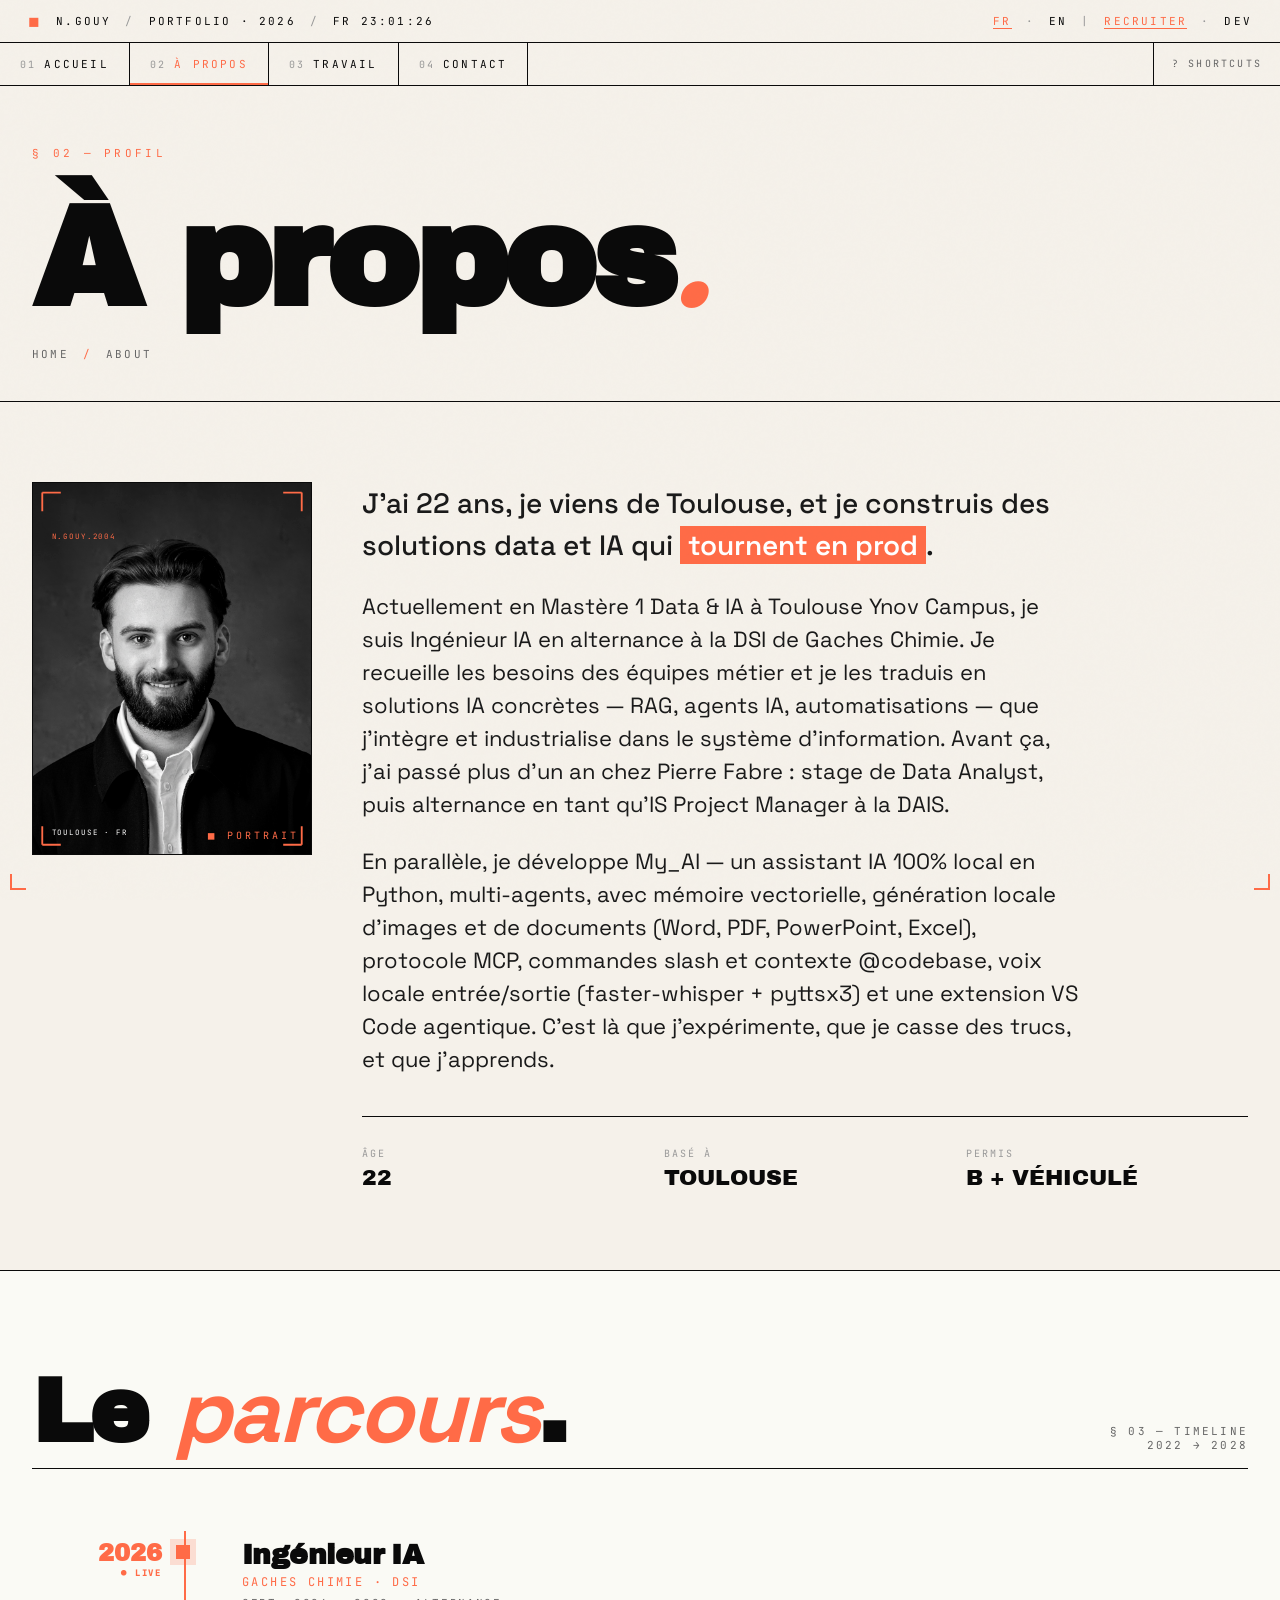
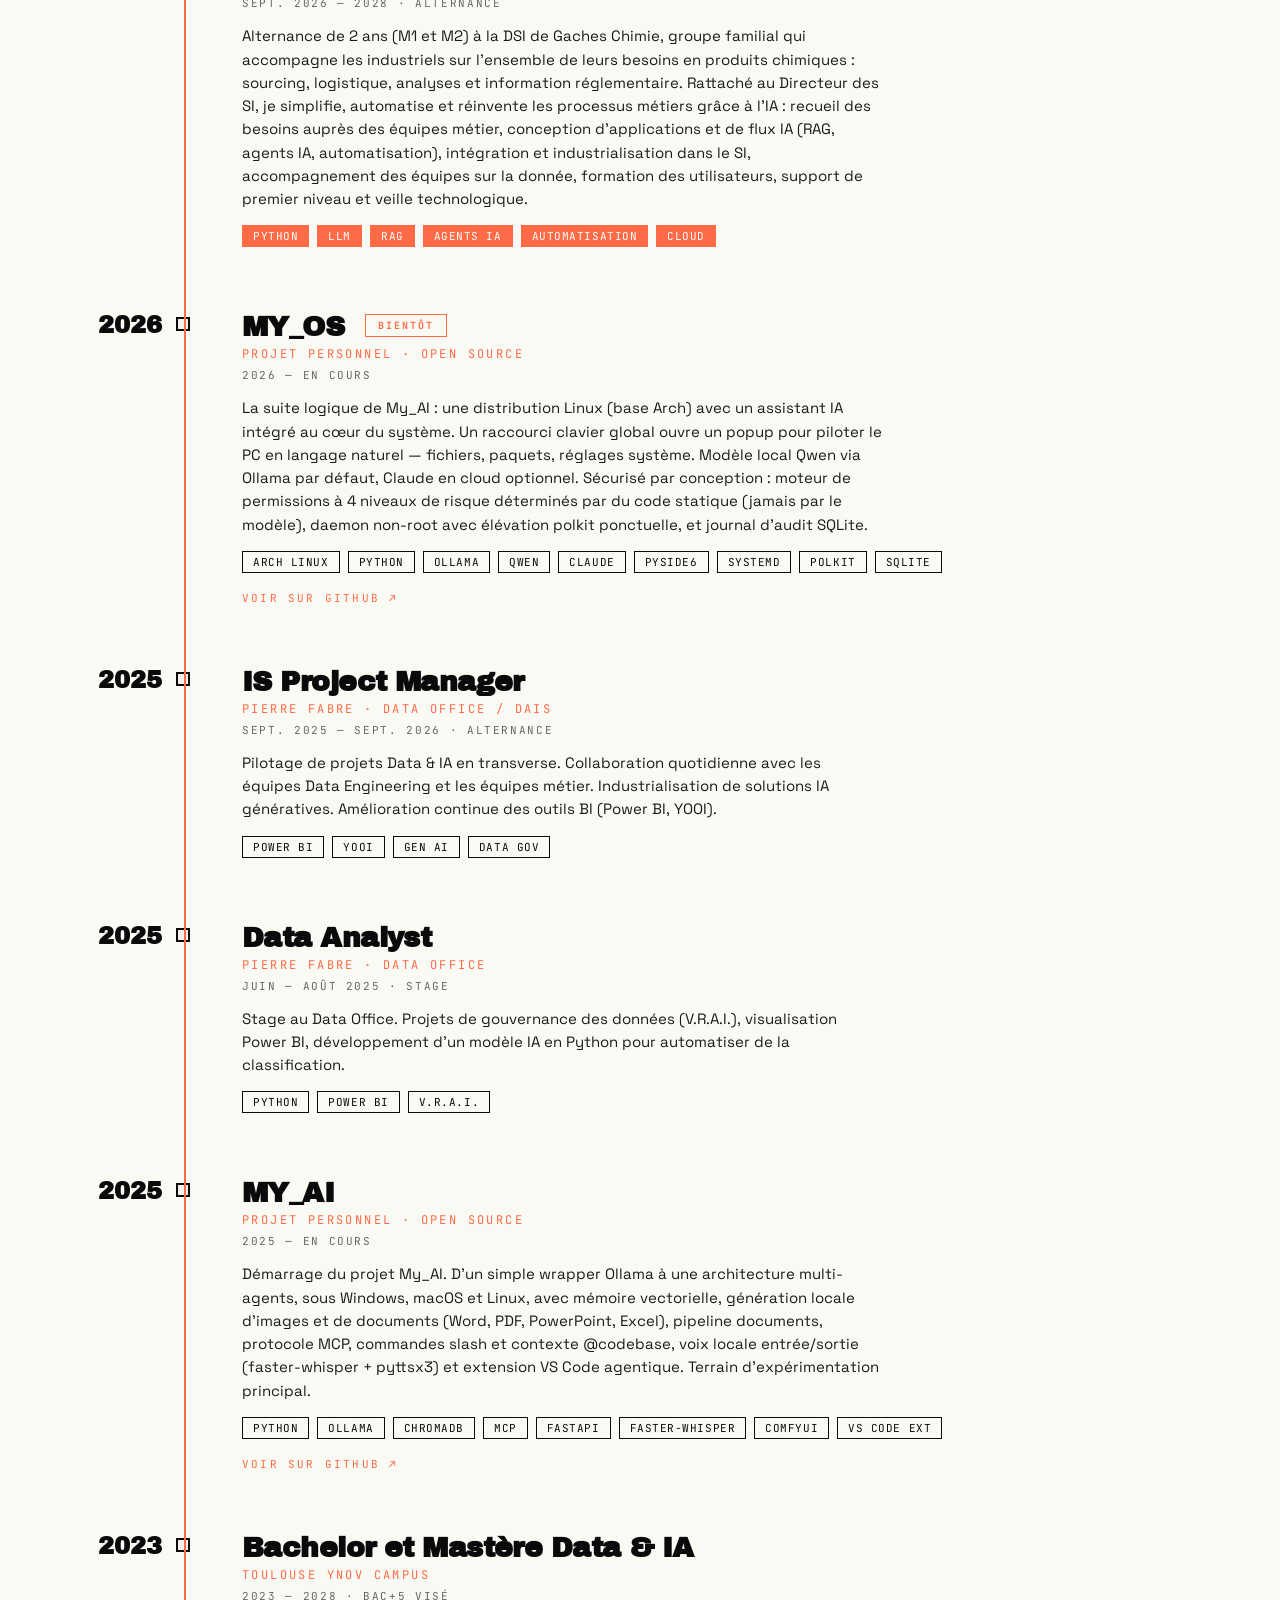
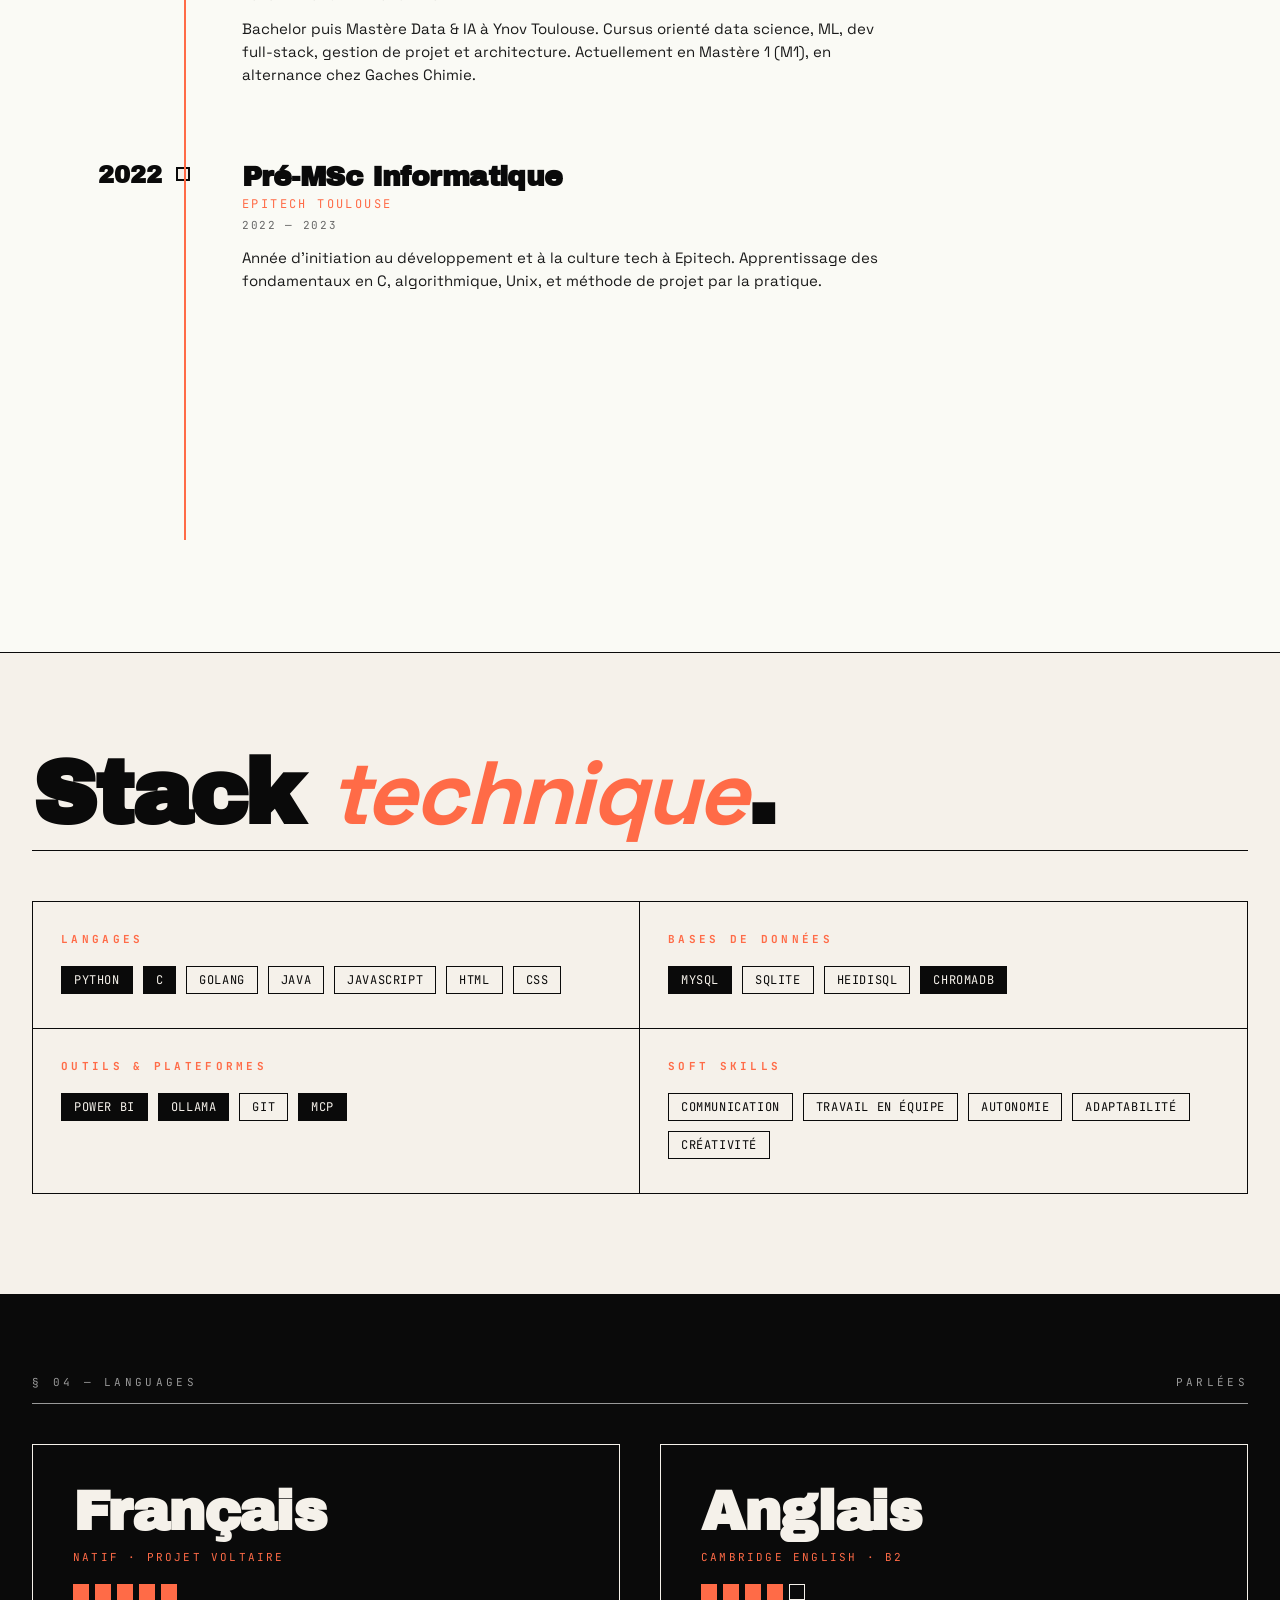
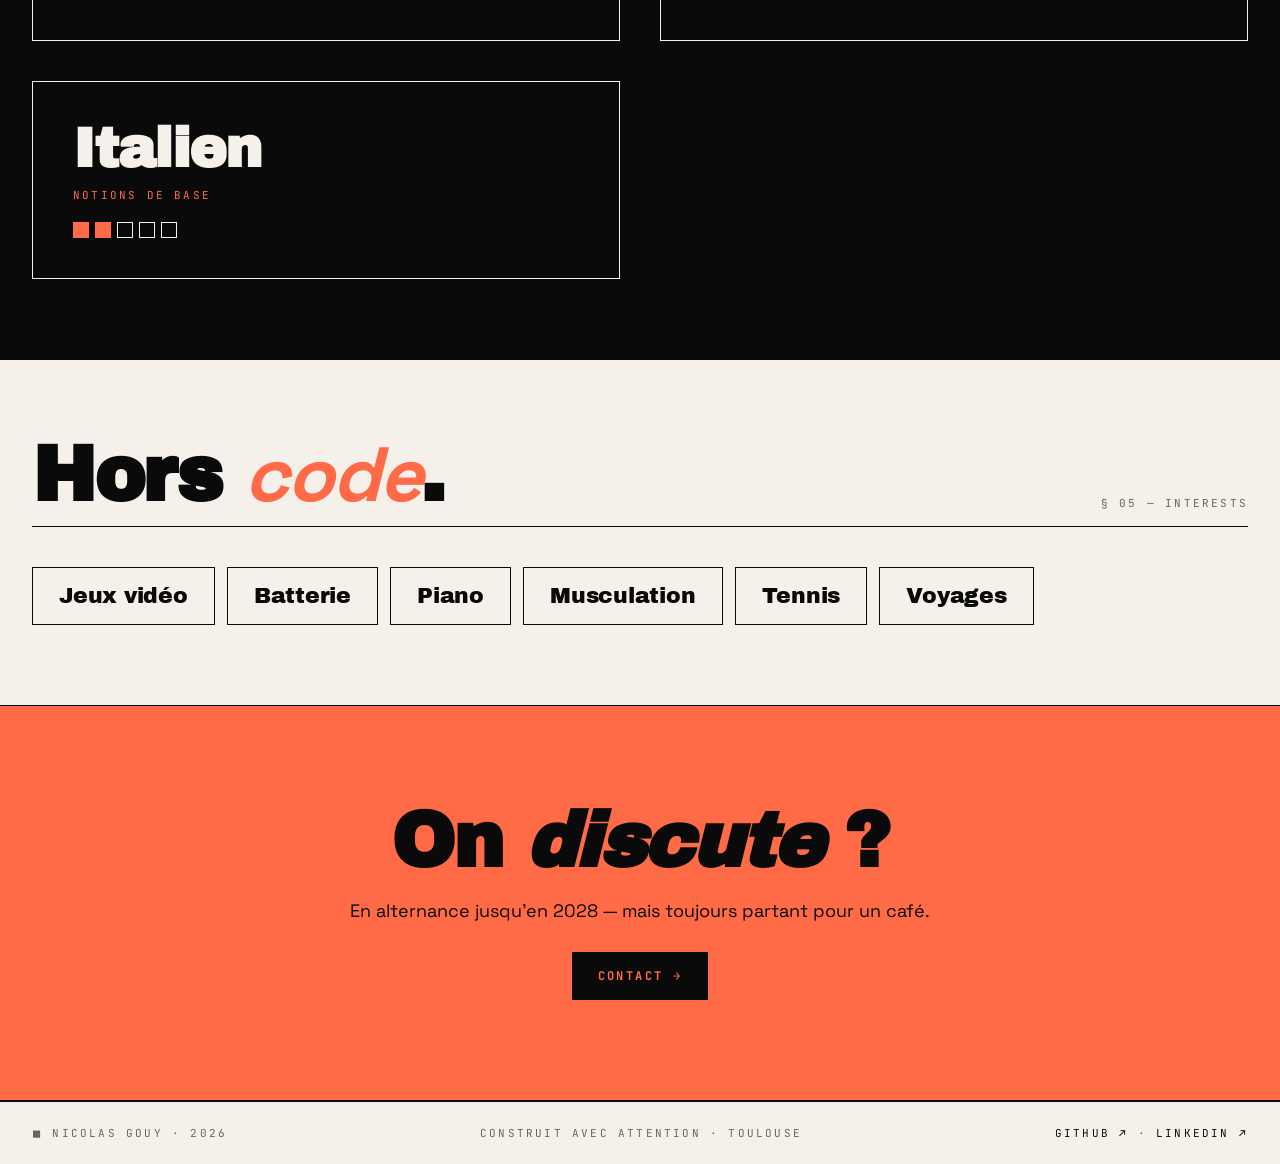
==== commit 76bdbff6: "feat: add documents section with generation and editing capabilities - Introduced a new section for " ====
--- a/about.html
+++ b/about.html
@@ -4,7 +4,7 @@
 <meta charset="UTF-8">
 <meta name="viewport" content="width=device-width, initial-scale=1.0">
 <title>À propos — Nicolas Gouy</title>
-<meta name="description" content="Parcours, stack technique et expériences. Étudiant Master Data / IA à Ynov Toulouse, alternant chez Pierre Fabre.">
+<meta name="description" content="Parcours, stack technique et expériences. Étudiant en Mastère Data & IA à Ynov Toulouse, Ingénieur IA en alternance chez Gaches Chimie.">
 <meta name="author" content="Nicolas Gouy">
 <meta name="theme-color" content="#0a0a0a">
 <link rel="icon" type="image/svg+xml" href="assets/favicon.svg">
@@ -13,8 +13,8 @@
 <meta property="og:type" content="website">
 <meta property="og:url" content="https://gonicolas12.github.io/portfolio/about.html">
 <meta property="og:title" content="À propos — Nicolas Gouy">
-<meta property="og:description" content="Parcours, stack technique et expériences. Étudiant Master Data / IA à Ynov Toulouse, alternant chez Pierre Fabre.">
-<meta property="og:image" content="https://gonicolas12.github.io/portfolio/assets/og-image-v2.png">
+<meta property="og:description" content="Parcours, stack technique et expériences. Étudiant en Mastère Data & IA à Ynov Toulouse, Ingénieur IA en alternance chez Gaches Chimie.">
+<meta property="og:image" content="https://gonicolas12.github.io/portfolio/assets/og-image-v3.png">
 <meta property="og:image:width" content="1200">
 <meta property="og:image:height" content="630">
 <meta property="og:locale" content="fr_FR">
@@ -22,8 +22,8 @@
 <!-- Twitter -->
 <meta name="twitter:card" content="summary_large_image">
 <meta name="twitter:title" content="À propos — Nicolas Gouy">
-<meta name="twitter:description" content="Parcours, stack technique et expériences. Étudiant Master Data / IA à Ynov Toulouse, alternant chez Pierre Fabre.">
-<meta name="twitter:image" content="https://gonicolas12.github.io/portfolio/assets/og-image-v2.png">
+<meta name="twitter:description" content="Parcours, stack technique et expériences. Étudiant en Mastère Data & IA à Ynov Toulouse, Ingénieur IA en alternance chez Gaches Chimie.">
+<meta name="twitter:image" content="https://gonicolas12.github.io/portfolio/assets/og-image-v3.png">
 <link rel="preconnect" href="https://fonts.googleapis.com">
 <link rel="preconnect" href="https://fonts.gstatic.com" crossorigin>
 <link href="https://fonts.googleapis.com/css2?family=Archivo+Black&family=Inter:wght@300;400;500;700;900&family=JetBrains+Mono:wght@300;400;500;700&family=Space+Grotesk:wght@300;400;500;600;700&display=swap" rel="stylesheet">
@@ -61,11 +61,11 @@
     <p data-fr="J'ai 22 ans, je viens de Toulouse, et je construis des solutions data et IA qui <strong>tournent en prod</strong>." data-en="I'm 22, from Toulouse, and I build data and AI solutions that <strong>run in production</strong>.">
       J'ai 22 ans, je viens de Toulouse, et je construis des solutions data et IA qui <strong>tournent en prod</strong>.
     </p>
-    <p data-fr="Actuellement en Master Data / IA à Toulouse Ynov Campus, je suis en alternance chez Pierre Fabre, à la DAIS, en tant qu'IS Project Manager. Je pilote des projets data, j'industrialise des solutions IA générative et j'explore des outils d'automatisations comme n8n." data-en="Currently in a Master's in Data / AI at Toulouse Ynov Campus, I'm an apprentice at Pierre Fabre's DAIS as an IS Project Manager. I lead data projects, industrialize generative AI solutions and explore automation tools like n8n.">
-      Actuellement en Master Data / IA à Toulouse Ynov Campus, je suis en alternance chez Pierre Fabre, à la DAIS, en tant qu'IS Project Manager. Je pilote des projets data, j'industrialise des solutions IA générative et j'explore des outils d'automatisations comme n8n.
+    <p data-fr="Actuellement en Mastère 1 Data & IA à Toulouse Ynov Campus, je suis Ingénieur IA en alternance à la DSI de Gaches Chimie. Je recueille les besoins des équipes métier et je les traduis en solutions IA concrètes — RAG, agents IA, automatisations — que j'intègre et industrialise dans le système d'information. Avant ça, j'ai passé plus d'un an chez Pierre Fabre : stage de Data Analyst, puis alternance en tant qu'IS Project Manager à la DAIS." data-en="Currently in the first year of a Master's in Data & AI at Toulouse Ynov Campus, I'm an AI Engineer apprentice in Gaches Chimie's IT department. I gather needs from business teams and turn them into concrete AI solutions — RAG, AI agents, automations — that I integrate and industrialize into the information system. Before that, I spent over a year at Pierre Fabre: a Data Analyst internship, then an apprenticeship as IS Project Manager at the DAIS.">
+      Actuellement en Mastère 1 Data & IA à Toulouse Ynov Campus, je suis Ingénieur IA en alternance à la DSI de Gaches Chimie. Je recueille les besoins des équipes métier et je les traduis en solutions IA concrètes — RAG, agents IA, automatisations — que j'intègre et industrialise dans le système d'information. Avant ça, j'ai passé plus d'un an chez Pierre Fabre : stage de Data Analyst, puis alternance en tant qu'IS Project Manager à la DAIS.
     </p>
-    <p data-fr="En parallèle, je développe My_AI — un assistant IA 100% local en Python, multi-agents, avec mémoire vectorielle, génération d'images locale, protocole MCP, commandes slash et contexte @codebase, voix locale entrée/sortie (faster-whisper + pyttsx3) et une extension VS Code agentique. C'est là que j'expérimente, que je casse des trucs, et que j'apprends." data-en="On the side, I'm building My_AI — a 100% local AI assistant in Python, multi-agent, with vector memory, local image generation, MCP protocol, slash commands and @codebase context, local voice in/out (faster-whisper + pyttsx3) and an agentic VS Code extension. That's where I experiment, break things, and learn.">
-      En parallèle, je développe My_AI — un assistant IA 100% local en Python, multi-agents, avec mémoire vectorielle, génération d'images locale, protocole MCP, commandes slash et contexte @codebase, voix locale entrée/sortie (faster-whisper + pyttsx3) et une extension VS Code agentique. C'est là que j'expérimente, que je casse des trucs, et que j'apprends.
+    <p data-fr="En parallèle, je développe My_AI — un assistant IA 100% local en Python, multi-agents, avec mémoire vectorielle, génération locale d'images et de documents (Word, PDF, PowerPoint, Excel), protocole MCP, commandes slash et contexte @codebase, voix locale entrée/sortie (faster-whisper + pyttsx3) et une extension VS Code agentique. C'est là que j'expérimente, que je casse des trucs, et que j'apprends." data-en="On the side, I'm building My_AI — a 100% local AI assistant in Python, multi-agent, with vector memory, local image and document generation (Word, PDF, PowerPoint, Excel), MCP protocol, slash commands and @codebase context, local voice in/out (faster-whisper + pyttsx3) and an agentic VS Code extension. That's where I experiment, break things, and learn.">
+      En parallèle, je développe My_AI — un assistant IA 100% local en Python, multi-agents, avec mémoire vectorielle, génération locale d'images et de documents (Word, PDF, PowerPoint, Excel), protocole MCP, commandes slash et contexte @codebase, voix locale entrée/sortie (faster-whisper + pyttsx3) et une extension VS Code agentique. C'est là que j'expérimente, que je casse des trucs, et que j'apprends.
     </p>
     <div class="intro-facts">
       <div class="fact"><div class="k" data-fr="ÂGE" data-en="AGE">ÂGE</div><div class="v">22</div></div>
@@ -83,6 +83,24 @@
   </div>
 
   <div class="timeline" id="timeline">
+    <div class="tl-item current">
+      <div class="tl-year">2026</div>
+      <h3 data-fr="Ingénieur IA" data-en="AI Engineer">Ingénieur IA</h3>
+      <div class="tl-co" data-fr="GACHES CHIMIE · DSI" data-en="GACHES CHIMIE · IT DEPARTMENT">GACHES CHIMIE · DSI</div>
+      <div class="tl-when" data-fr="SEPT. 2026 — 2028 · ALTERNANCE" data-en="SEP 2026 — 2028 · APPRENTICESHIP">SEPT. 2026 — 2028 · ALTERNANCE</div>
+      <p data-fr="Alternance de 2 ans (M1 et M2) à la DSI de Gaches Chimie, groupe familial qui accompagne les industriels sur l'ensemble de leurs besoins en produits chimiques : sourcing, logistique, analyses et information réglementaire. Rattaché au Directeur des SI, je simplifie, automatise et réinvente les processus métiers grâce à l'IA : recueil des besoins auprès des équipes métier, conception d'applications et de flux IA (RAG, agents IA, automatisation), intégration et industrialisation dans le SI, accompagnement des équipes sur la donnée, formation des utilisateurs, support de premier niveau et veille technologique." data-en="2-year apprenticeship (M1 and M2) in the IT department of Gaches Chimie, a family-owned group that supports manufacturers across all their chemical needs: sourcing, logistics, analyses and regulatory information. Reporting to the CIO, I simplify, automate and reinvent business processes with AI: gathering needs from business teams, designing AI applications and flows (RAG, AI agents, automation), integrating and industrializing them into the IS, helping teams manage and leverage their data, training users, first-level support and tech watch.">
+        Alternance de 2 ans (M1 et M2) à la DSI de Gaches Chimie, groupe familial qui accompagne les industriels sur l'ensemble de leurs besoins en produits chimiques : sourcing, logistique, analyses et information réglementaire. Rattaché au Directeur des SI, je simplifie, automatise et réinvente les processus métiers grâce à l'IA : recueil des besoins auprès des équipes métier, conception d'applications et de flux IA (RAG, agents IA, automatisation), intégration et industrialisation dans le SI, accompagnement des équipes sur la donnée, formation des utilisateurs, support de premier niveau et veille technologique.
+      </p>
+      <div class="tl-stack">
+        <span class="chip accent">PYTHON</span>
+        <span class="chip accent">LLM</span>
+        <span class="chip accent">RAG</span>
+        <span class="chip accent" data-fr="AGENTS IA" data-en="AI AGENTS">AGENTS IA</span>
+        <span class="chip accent" data-fr="AUTOMATISATION" data-en="AUTOMATION">AUTOMATISATION</span>
+        <span class="chip accent">CLOUD</span>
+      </div>
+    </div>
+
     <div class="tl-item">
       <div class="tl-year">2026</div>
       <h3>MY_OS <span class="badge-soon" data-fr="BIENTÔT" data-en="SOON">BIENTÔT</span></h3>
@@ -105,7 +123,7 @@
       <a href="https://github.com/gonicolas12/My_OS" target="_blank" rel="noopener" class="tl-repo" data-fr="VOIR SUR GITHUB ↗" data-en="VIEW ON GITHUB ↗">VOIR SUR GITHUB ↗</a>
     </div>
 
-    <div class="tl-item current">
+    <div class="tl-item">
       <div class="tl-year">2025</div>
       <h3 data-fr="IS Project Manager" data-en="IS Project Manager">IS Project Manager</h3>
       <div class="tl-co">PIERRE FABRE · DATA OFFICE / DAIS</div>
@@ -114,10 +132,10 @@
         Pilotage de projets Data & IA en transverse. Collaboration quotidienne avec les équipes Data Engineering et les équipes métier. Industrialisation de solutions IA génératives. Amélioration continue des outils BI (Power BI, YOOI).
       </p>
       <div class="tl-stack">
-        <span class="chip accent">POWER BI</span>
-        <span class="chip accent">YOOI</span>
-        <span class="chip accent">GEN AI</span>
-        <span class="chip accent">DATA GOV</span>
+        <span class="chip">POWER BI</span>
+        <span class="chip">YOOI</span>
+        <span class="chip">GEN AI</span>
+        <span class="chip">DATA GOV</span>
       </div>
     </div>
 
@@ -141,8 +159,8 @@
       <h3>MY_AI</h3>
       <div class="tl-co" data-fr="PROJET PERSONNEL · OPEN SOURCE" data-en="PERSONAL PROJECT · OPEN SOURCE">PROJET PERSONNEL · OPEN SOURCE</div>
       <div class="tl-when" data-fr="2025 — EN COURS" data-en="2025 — ONGOING">2025 — EN COURS</div>
-      <p data-fr="Démarrage du projet My_AI. D'un simple wrapper Ollama à une architecture multi-agents avec mémoire vectorielle, génération d'images locale, pipeline documents, protocole MCP, commandes slash et contexte @codebase, voix locale entrée/sortie (faster-whisper + pyttsx3) et extension VS Code agentique. Terrain d'expérimentation principal." data-en="Started My_AI. From a simple Ollama wrapper to a multi-agent architecture with vector memory, local image generation, document pipeline, MCP protocol, slash commands and @codebase context, local voice in/out (faster-whisper + pyttsx3) and an agentic VS Code extension. Main experimentation ground.">
-        Démarrage du projet My_AI. D'un simple wrapper Ollama à une architecture multi-agents avec mémoire vectorielle, génération d'images locale, pipeline documents, protocole MCP, commandes slash et contexte @codebase, voix locale entrée/sortie (faster-whisper + pyttsx3) et extension VS Code agentique. Terrain d'expérimentation principal.
+      <p data-fr="Démarrage du projet My_AI. D'un simple wrapper Ollama à une architecture multi-agents, sous Windows, macOS et Linux, avec mémoire vectorielle, génération locale d'images et de documents (Word, PDF, PowerPoint, Excel), pipeline documents, protocole MCP, commandes slash et contexte @codebase, voix locale entrée/sortie (faster-whisper + pyttsx3) et extension VS Code agentique. Terrain d'expérimentation principal." data-en="Started My_AI. From a simple Ollama wrapper to a multi-agent architecture on Windows, macOS and Linux, with vector memory, local image and document generation (Word, PDF, PowerPoint, Excel), document pipeline, MCP protocol, slash commands and @codebase context, local voice in/out (faster-whisper + pyttsx3) and an agentic VS Code extension. Main experimentation ground.">
+        Démarrage du projet My_AI. D'un simple wrapper Ollama à une architecture multi-agents, sous Windows, macOS et Linux, avec mémoire vectorielle, génération locale d'images et de documents (Word, PDF, PowerPoint, Excel), pipeline documents, protocole MCP, commandes slash et contexte @codebase, voix locale entrée/sortie (faster-whisper + pyttsx3) et extension VS Code agentique. Terrain d'expérimentation principal.
       </p>
       <div class="tl-stack">
         <span class="chip">PYTHON</span>
@@ -159,11 +177,11 @@
 
     <div class="tl-item">
       <div class="tl-year">2023</div>
-      <h3 data-fr="Bachelor et Master Data / IA" data-en="Bachelor's and Master's in Data / AI">Bachelor et Master Data / IA</h3>
+      <h3 data-fr="Bachelor et Mastère Data & IA" data-en="Bachelor's and Master's in Data & AI">Bachelor et Mastère Data & IA</h3>
       <div class="tl-co">TOULOUSE YNOV CAMPUS</div>
       <div class="tl-when" data-fr="2023 — 2028 · BAC+5 VISÉ" data-en="2023 — 2028 · BSc+MSc">2023 — 2028 · BAC+5 VISÉ</div>
-      <p data-fr="Bachelor puis Master Data / IA à Ynov Toulouse. Cursus orienté data science, ML, dev full-stack, gestion de projet et architecture. Actuellement en 3e année." data-en="Bachelor's then Master's in Data / AI at Ynov Toulouse. Data science, ML, full-stack dev, project management and architecture. Currently in 3rd year.">
-        Bachelor puis Master Data / IA à Ynov Toulouse. Cursus orienté data science, ML, dev full-stack, gestion de projet et architecture. Actuellement en 3e année.
+      <p data-fr="Bachelor puis Mastère Data & IA à Ynov Toulouse. Cursus orienté data science, ML, dev full-stack, gestion de projet et architecture. Actuellement en Mastère 1 (M1), en alternance chez Gaches Chimie." data-en="Bachelor's then Master's in Data & AI at Ynov Toulouse. Data science, ML, full-stack dev, project management and architecture. Currently in the 1st year of the Master's (M1), apprenticing at Gaches Chimie.">
+        Bachelor puis Mastère Data & IA à Ynov Toulouse. Cursus orienté data science, ML, dev full-stack, gestion de projet et architecture. Actuellement en Mastère 1 (M1), en alternance chez Gaches Chimie.
       </p>
     </div>
 
@@ -285,7 +303,7 @@
 
 <section class="mini-cta">
   <h2 data-fr-html="On <em>discute</em> ?" data-en-html="Let's <em>talk</em>.">On <em>discute</em> ?</h2>
-  <p data-fr="Dispo pour une alternance Data / IA, ou juste un café." data-en="Available for a Data / AI apprenticeship, or just coffee.">Dispo pour une alternance Data / IA, ou juste un café.</p>
+  <p data-fr="En alternance jusqu'en 2028 — mais toujours partant pour un café." data-en="Apprenticing until 2028 — but always up for coffee.">En alternance jusqu'en 2028 — mais toujours partant pour un café.</p>
   <a href="contact.html" class="btn btn-primary">CONTACT →</a>
 </section>
 
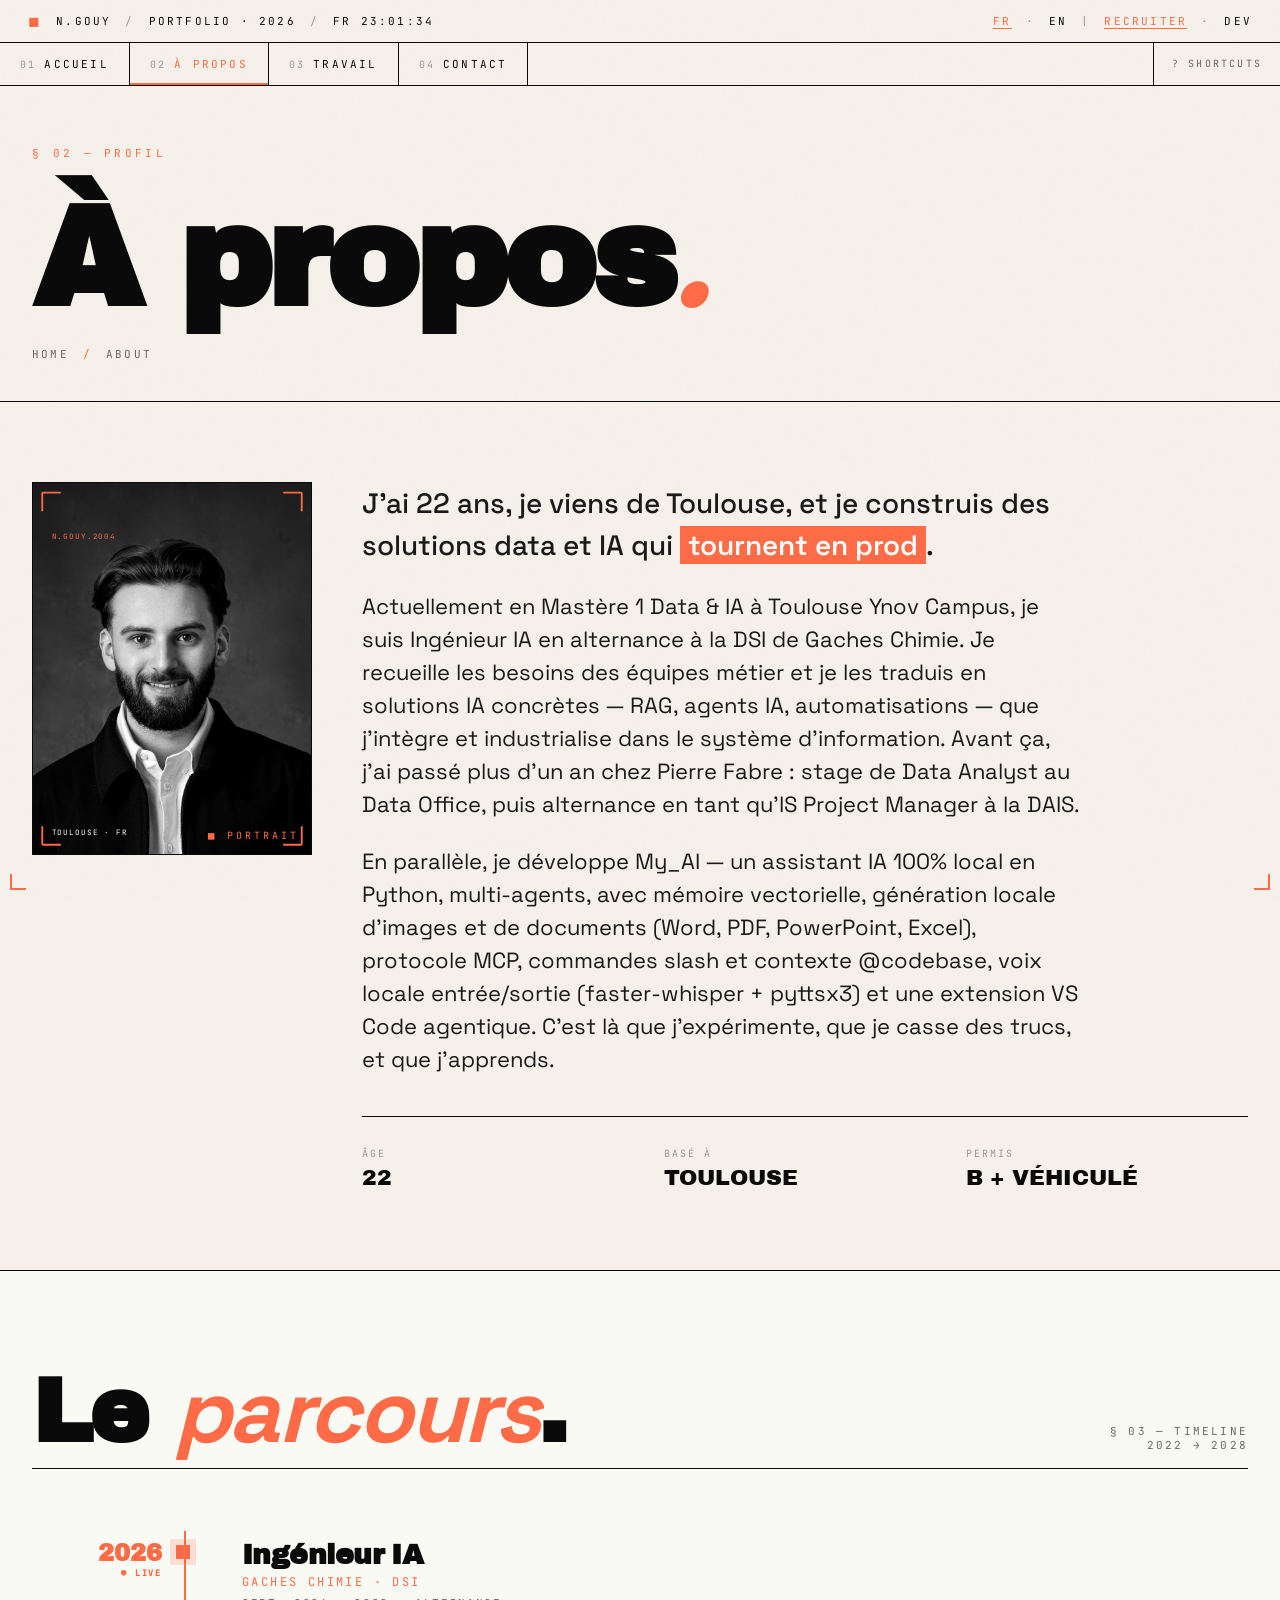
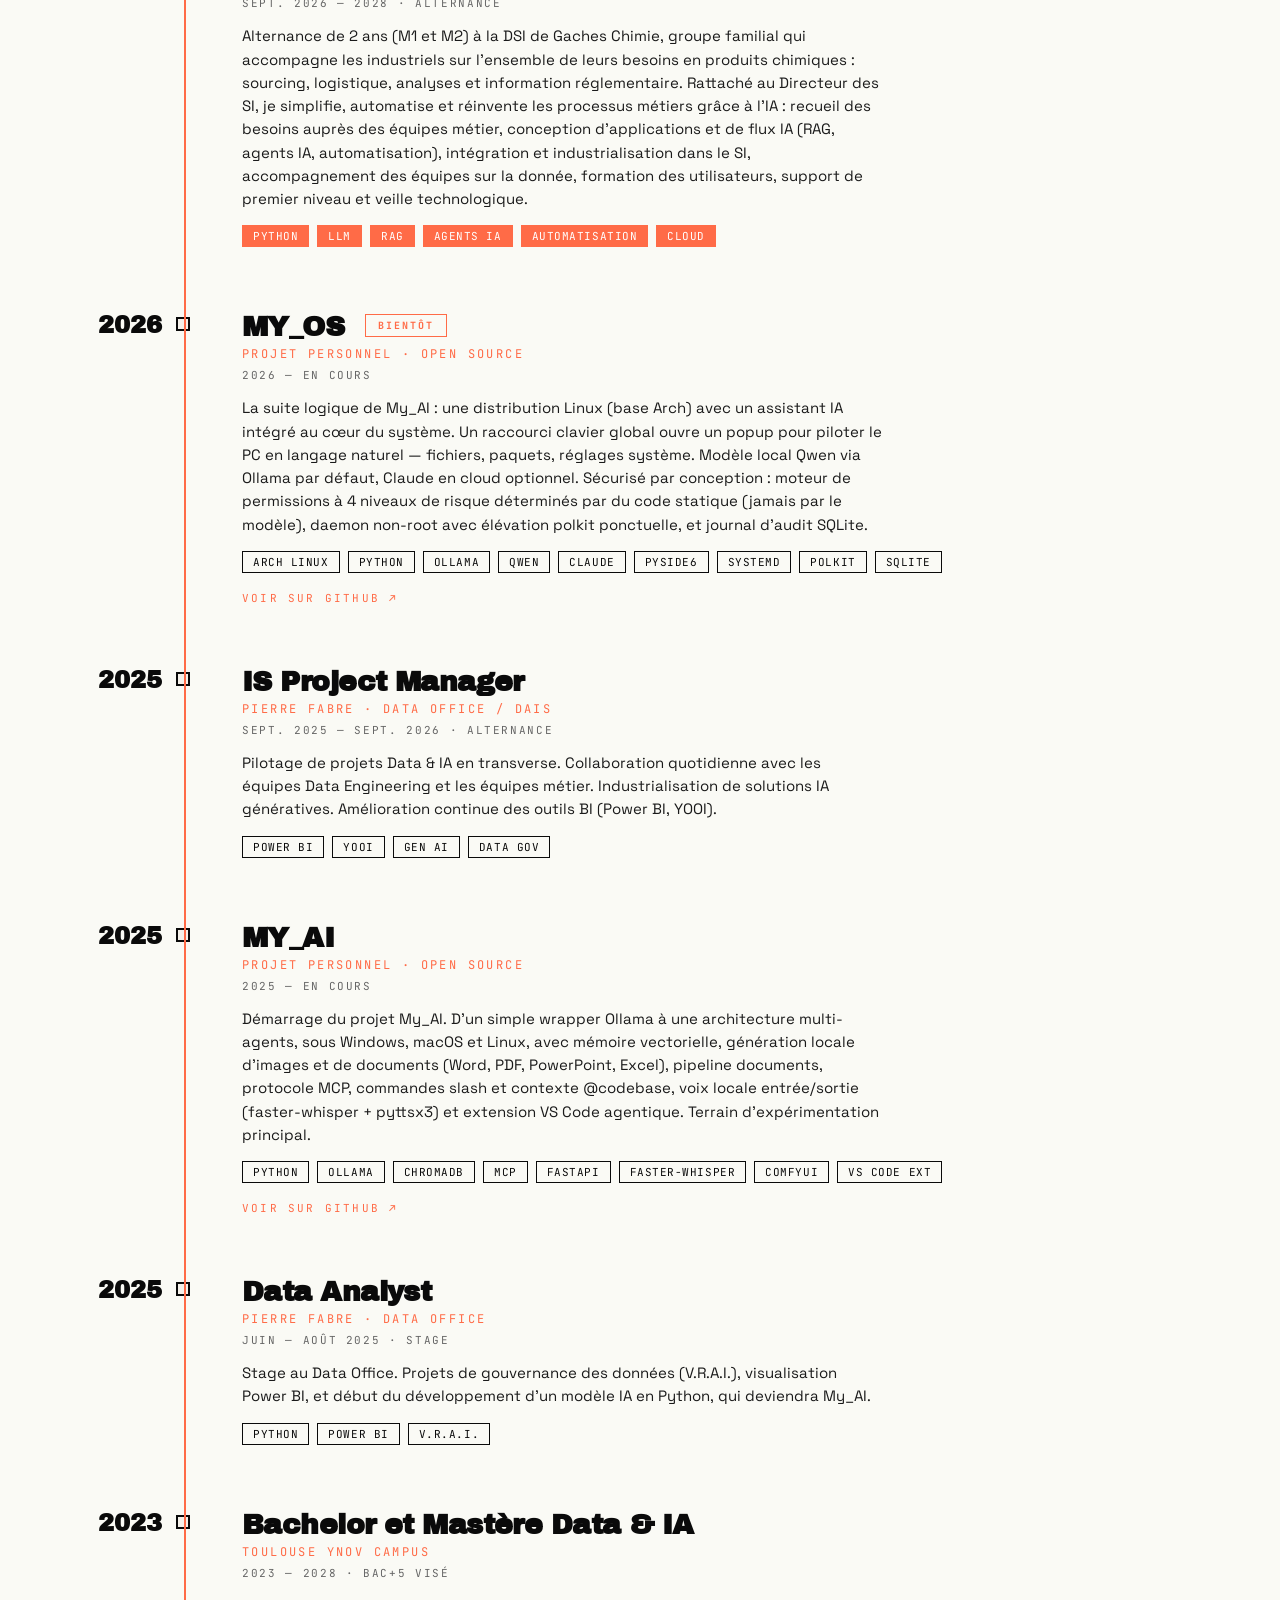
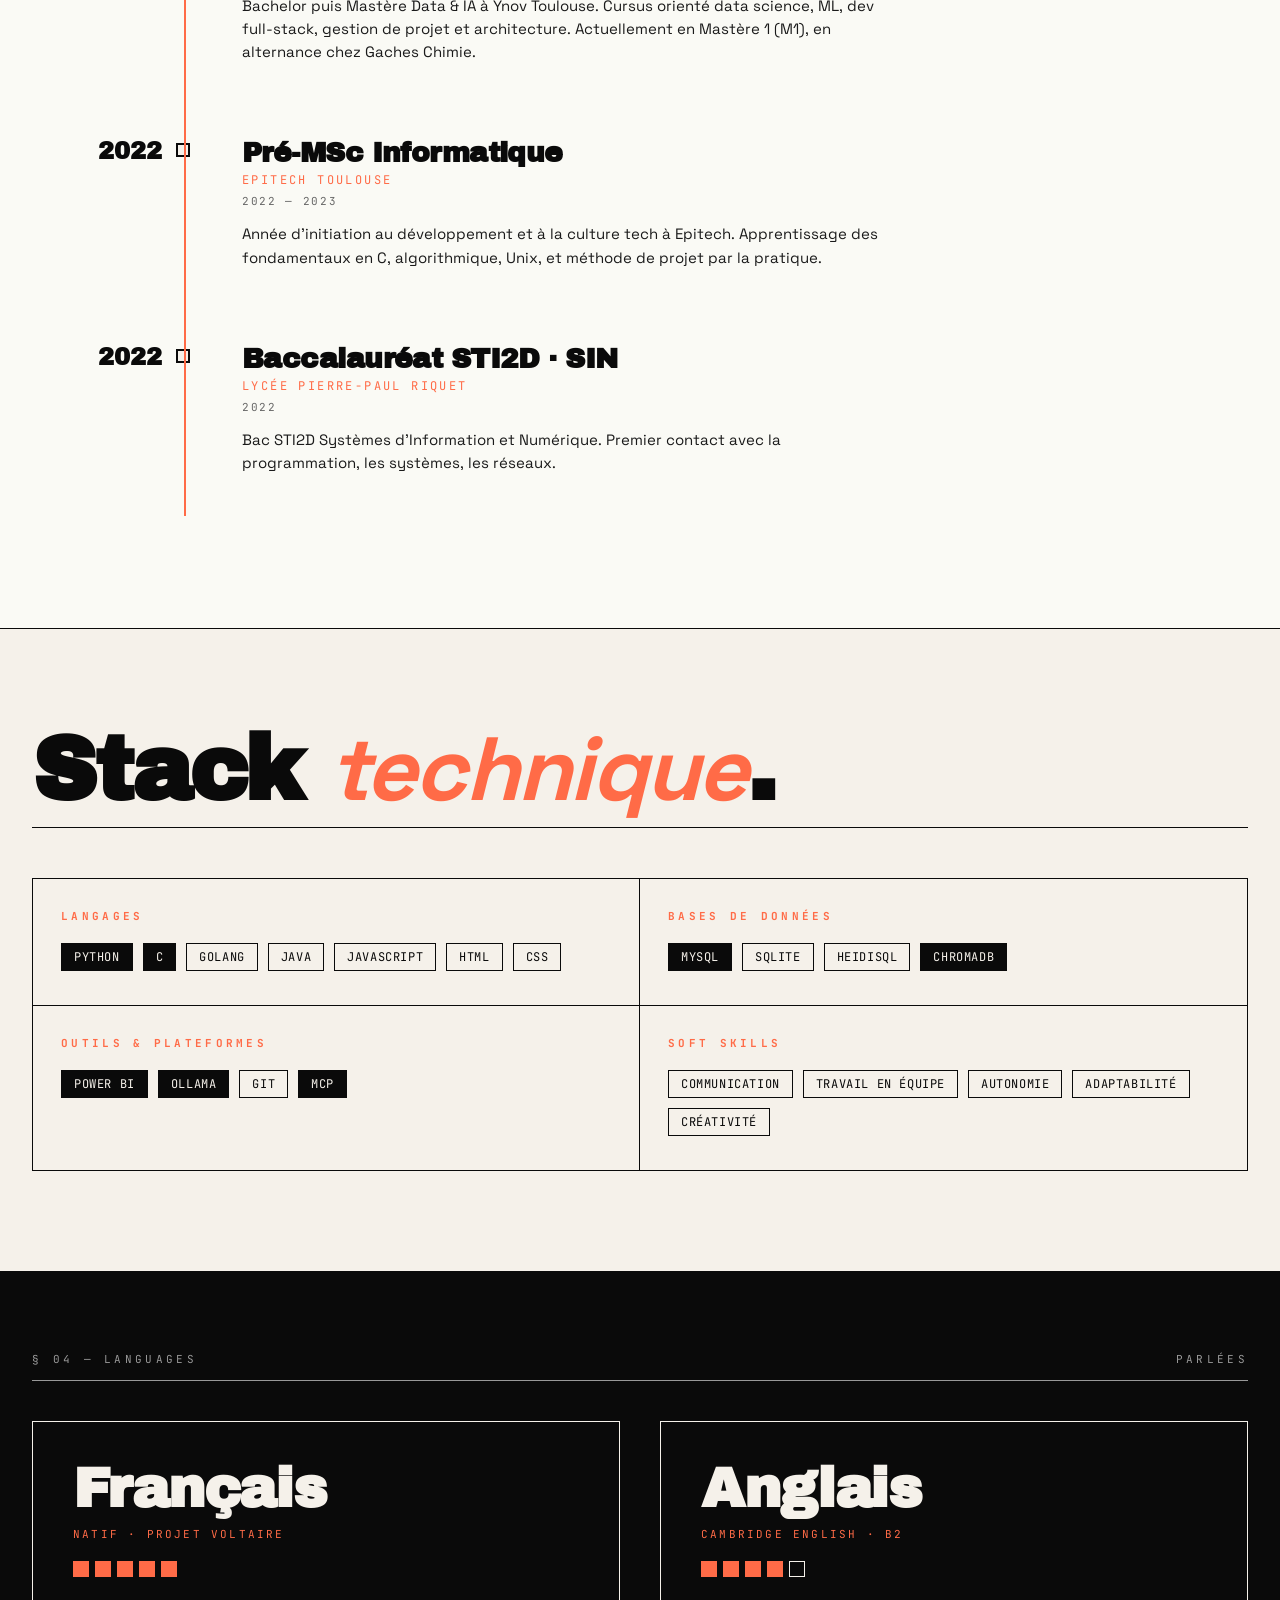
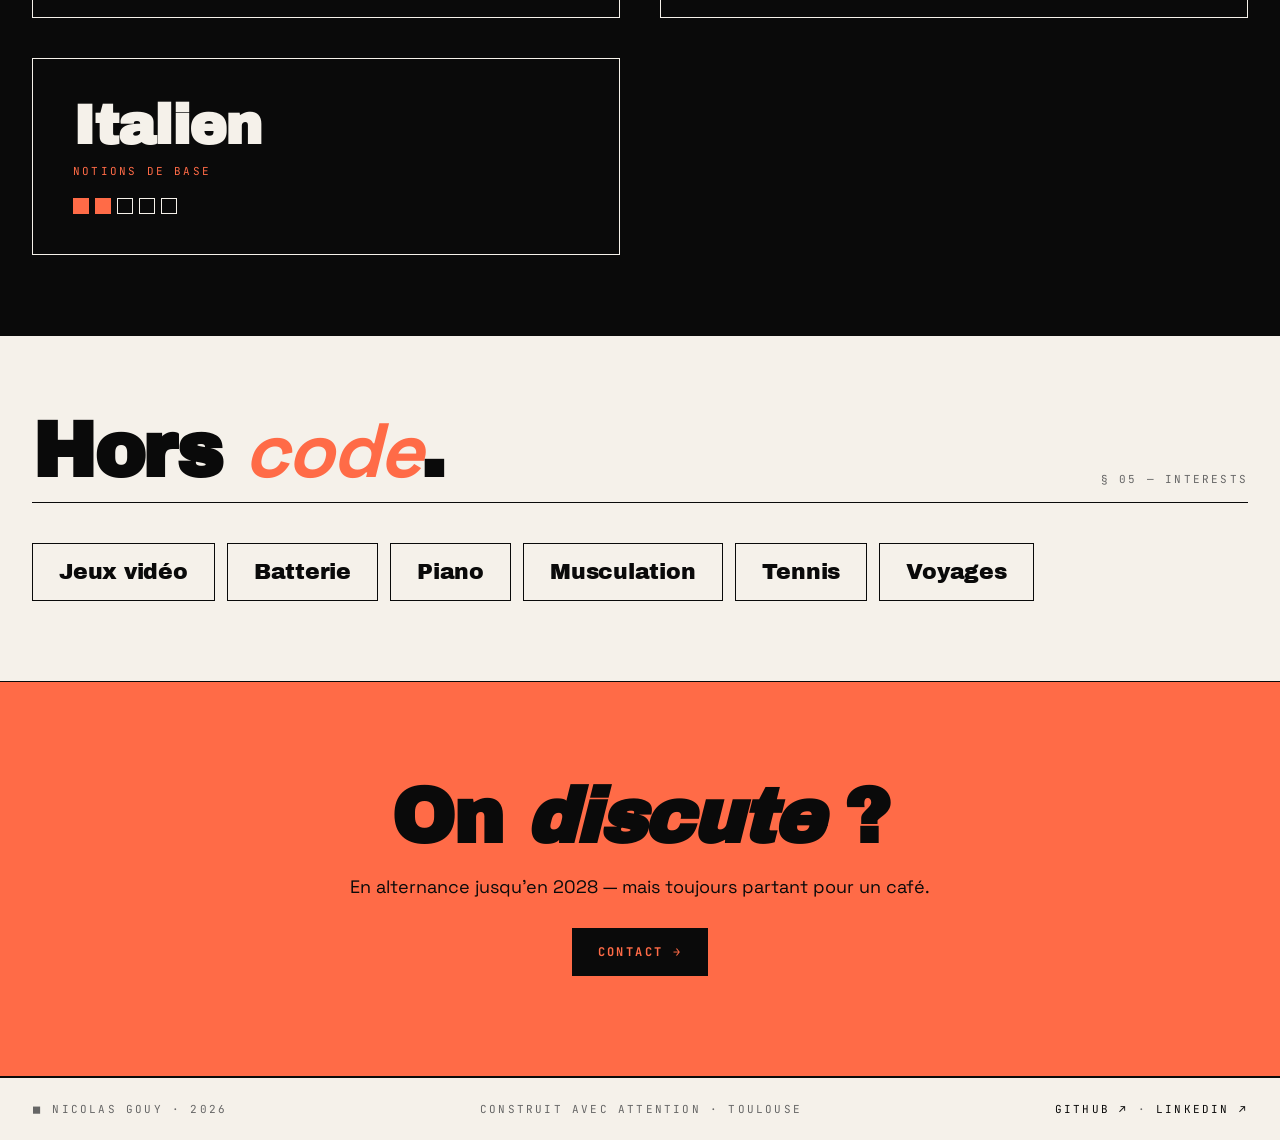
==== commit b09aeb5d: "fix: correct Data Analyst internship details and move My_AI after it in about timeline - The Python " ====
--- a/about.html
+++ b/about.html
@@ -61,8 +61,8 @@
     <p data-fr="J'ai 22 ans, je viens de Toulouse, et je construis des solutions data et IA qui <strong>tournent en prod</strong>." data-en="I'm 22, from Toulouse, and I build data and AI solutions that <strong>run in production</strong>.">
       J'ai 22 ans, je viens de Toulouse, et je construis des solutions data et IA qui <strong>tournent en prod</strong>.
     </p>
-    <p data-fr="Actuellement en Mastère 1 Data & IA à Toulouse Ynov Campus, je suis Ingénieur IA en alternance à la DSI de Gaches Chimie. Je recueille les besoins des équipes métier et je les traduis en solutions IA concrètes — RAG, agents IA, automatisations — que j'intègre et industrialise dans le système d'information. Avant ça, j'ai passé plus d'un an chez Pierre Fabre : stage de Data Analyst, puis alternance en tant qu'IS Project Manager à la DAIS." data-en="Currently in the first year of a Master's in Data & AI at Toulouse Ynov Campus, I'm an AI Engineer apprentice in Gaches Chimie's IT department. I gather needs from business teams and turn them into concrete AI solutions — RAG, AI agents, automations — that I integrate and industrialize into the information system. Before that, I spent over a year at Pierre Fabre: a Data Analyst internship, then an apprenticeship as IS Project Manager at the DAIS.">
-      Actuellement en Mastère 1 Data & IA à Toulouse Ynov Campus, je suis Ingénieur IA en alternance à la DSI de Gaches Chimie. Je recueille les besoins des équipes métier et je les traduis en solutions IA concrètes — RAG, agents IA, automatisations — que j'intègre et industrialise dans le système d'information. Avant ça, j'ai passé plus d'un an chez Pierre Fabre : stage de Data Analyst, puis alternance en tant qu'IS Project Manager à la DAIS.
+    <p data-fr="Actuellement en Mastère 1 Data & IA à Toulouse Ynov Campus, je suis Ingénieur IA en alternance à la DSI de Gaches Chimie. Je recueille les besoins des équipes métier et je les traduis en solutions IA concrètes — RAG, agents IA, automatisations — que j'intègre et industrialise dans le système d'information. Avant ça, j'ai passé plus d'un an chez Pierre Fabre : stage de Data Analyst au Data Office, puis alternance en tant qu'IS Project Manager à la DAIS." data-en="Currently in the first year of a Master's in Data & AI at Toulouse Ynov Campus, I'm an AI Engineer apprentice in Gaches Chimie's IT department. I gather needs from business teams and turn them into concrete AI solutions — RAG, AI agents, automations — that I integrate and industrialize into the information system. Before that, I spent over a year at Pierre Fabre: a Data Analyst internship at the Data Office, then an apprenticeship as IS Project Manager at the DAIS.">
+      Actuellement en Mastère 1 Data & IA à Toulouse Ynov Campus, je suis Ingénieur IA en alternance à la DSI de Gaches Chimie. Je recueille les besoins des équipes métier et je les traduis en solutions IA concrètes — RAG, agents IA, automatisations — que j'intègre et industrialise dans le système d'information. Avant ça, j'ai passé plus d'un an chez Pierre Fabre : stage de Data Analyst au Data Office, puis alternance en tant qu'IS Project Manager à la DAIS.
     </p>
     <p data-fr="En parallèle, je développe My_AI — un assistant IA 100% local en Python, multi-agents, avec mémoire vectorielle, génération locale d'images et de documents (Word, PDF, PowerPoint, Excel), protocole MCP, commandes slash et contexte @codebase, voix locale entrée/sortie (faster-whisper + pyttsx3) et une extension VS Code agentique. C'est là que j'expérimente, que je casse des trucs, et que j'apprends." data-en="On the side, I'm building My_AI — a 100% local AI assistant in Python, multi-agent, with vector memory, local image and document generation (Word, PDF, PowerPoint, Excel), MCP protocol, slash commands and @codebase context, local voice in/out (faster-whisper + pyttsx3) and an agentic VS Code extension. That's where I experiment, break things, and learn.">
       En parallèle, je développe My_AI — un assistant IA 100% local en Python, multi-agents, avec mémoire vectorielle, génération locale d'images et de documents (Word, PDF, PowerPoint, Excel), protocole MCP, commandes slash et contexte @codebase, voix locale entrée/sortie (faster-whisper + pyttsx3) et une extension VS Code agentique. C'est là que j'expérimente, que je casse des trucs, et que j'apprends.
@@ -141,21 +141,6 @@
 
     <div class="tl-item">
       <div class="tl-year">2025</div>
-      <h3 data-fr="Data Analyst" data-en="Data Analyst">Data Analyst</h3>
-      <div class="tl-co">PIERRE FABRE · DATA OFFICE</div>
-      <div class="tl-when" data-fr="JUIN — AOÛT 2025 · STAGE" data-en="JUN — AUG 2025 · INTERNSHIP">JUIN — AOÛT 2025 · STAGE</div>
-      <p data-fr="Stage au Data Office. Projets de gouvernance des données (V.R.A.I.), visualisation Power BI, développement d'un modèle IA en Python pour automatiser de la classification." data-en="Internship at the Data Office. Data governance projects (V.R.A.I.), Power BI visualization, development of an AI model in Python for automated classification.">
-        Stage au Data Office. Projets de gouvernance des données (V.R.A.I.), visualisation Power BI, développement d'un modèle IA en Python pour automatiser de la classification.
-      </p>
-      <div class="tl-stack">
-        <span class="chip">PYTHON</span>
-        <span class="chip">POWER BI</span>
-        <span class="chip">V.R.A.I.</span>
-      </div>
-    </div>
-
-    <div class="tl-item">
-      <div class="tl-year">2025</div>
       <h3>MY_AI</h3>
       <div class="tl-co" data-fr="PROJET PERSONNEL · OPEN SOURCE" data-en="PERSONAL PROJECT · OPEN SOURCE">PROJET PERSONNEL · OPEN SOURCE</div>
       <div class="tl-when" data-fr="2025 — EN COURS" data-en="2025 — ONGOING">2025 — EN COURS</div>
@@ -173,6 +158,21 @@
         <span class="chip">VS CODE EXT</span>
       </div>
       <a href="https://github.com/gonicolas12/My_AI" target="_blank" rel="noopener" class="tl-repo" data-fr="VOIR SUR GITHUB ↗" data-en="VIEW ON GITHUB ↗">VOIR SUR GITHUB ↗</a>
+    </div>
+
+    <div class="tl-item">
+      <div class="tl-year">2025</div>
+      <h3 data-fr="Data Analyst" data-en="Data Analyst">Data Analyst</h3>
+      <div class="tl-co">PIERRE FABRE · DATA OFFICE</div>
+      <div class="tl-when" data-fr="JUIN — AOÛT 2025 · STAGE" data-en="JUN — AUG 2025 · INTERNSHIP">JUIN — AOÛT 2025 · STAGE</div>
+      <p data-fr="Stage au Data Office. Projets de gouvernance des données (V.R.A.I.), visualisation Power BI, et début du développement d'un modèle IA en Python, qui deviendra My_AI." data-en="Internship at the Data Office. Data governance projects (V.R.A.I.), Power BI visualization, and the start of an AI model in Python that would grow into My_AI.">
+        Stage au Data Office. Projets de gouvernance des données (V.R.A.I.), visualisation Power BI, et début du développement d'un modèle IA en Python, qui deviendra My_AI.
+      </p>
+      <div class="tl-stack">
+        <span class="chip">PYTHON</span>
+        <span class="chip">POWER BI</span>
+        <span class="chip">V.R.A.I.</span>
+      </div>
     </div>
 
     <div class="tl-item">
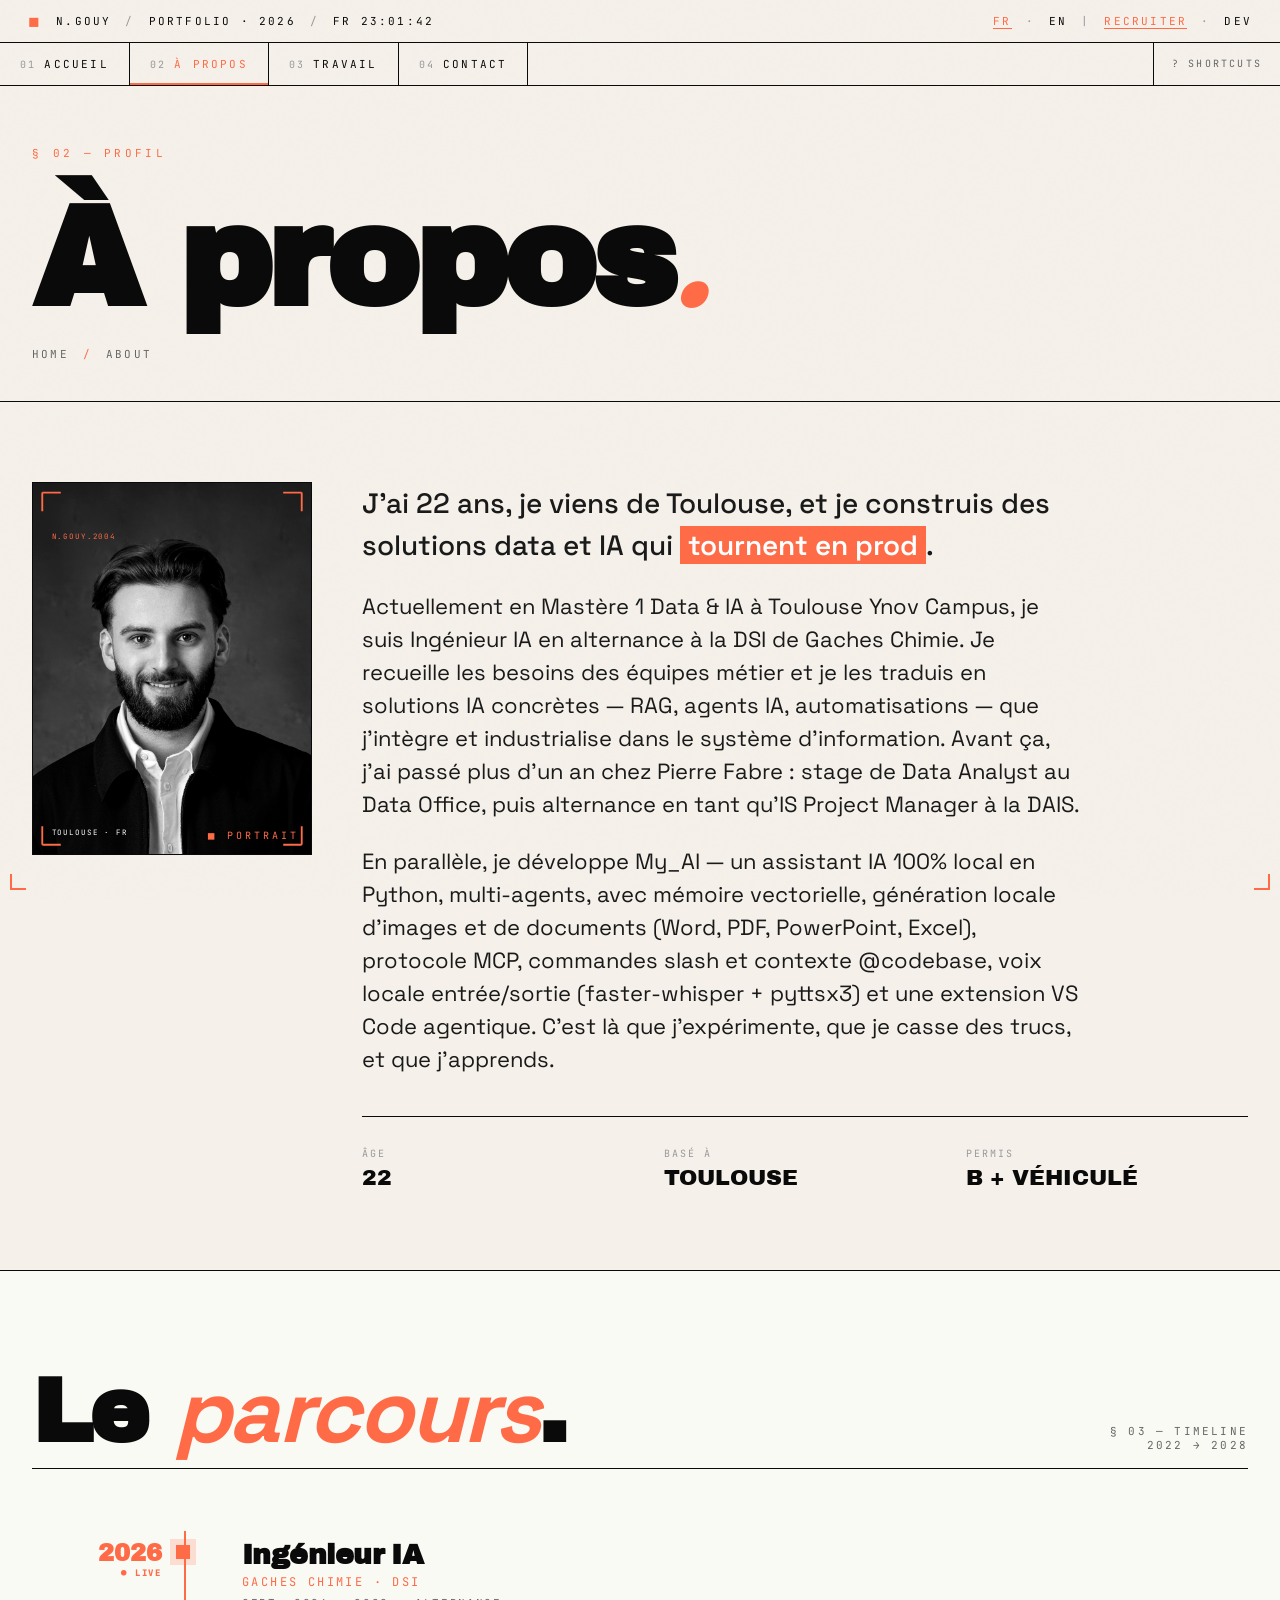
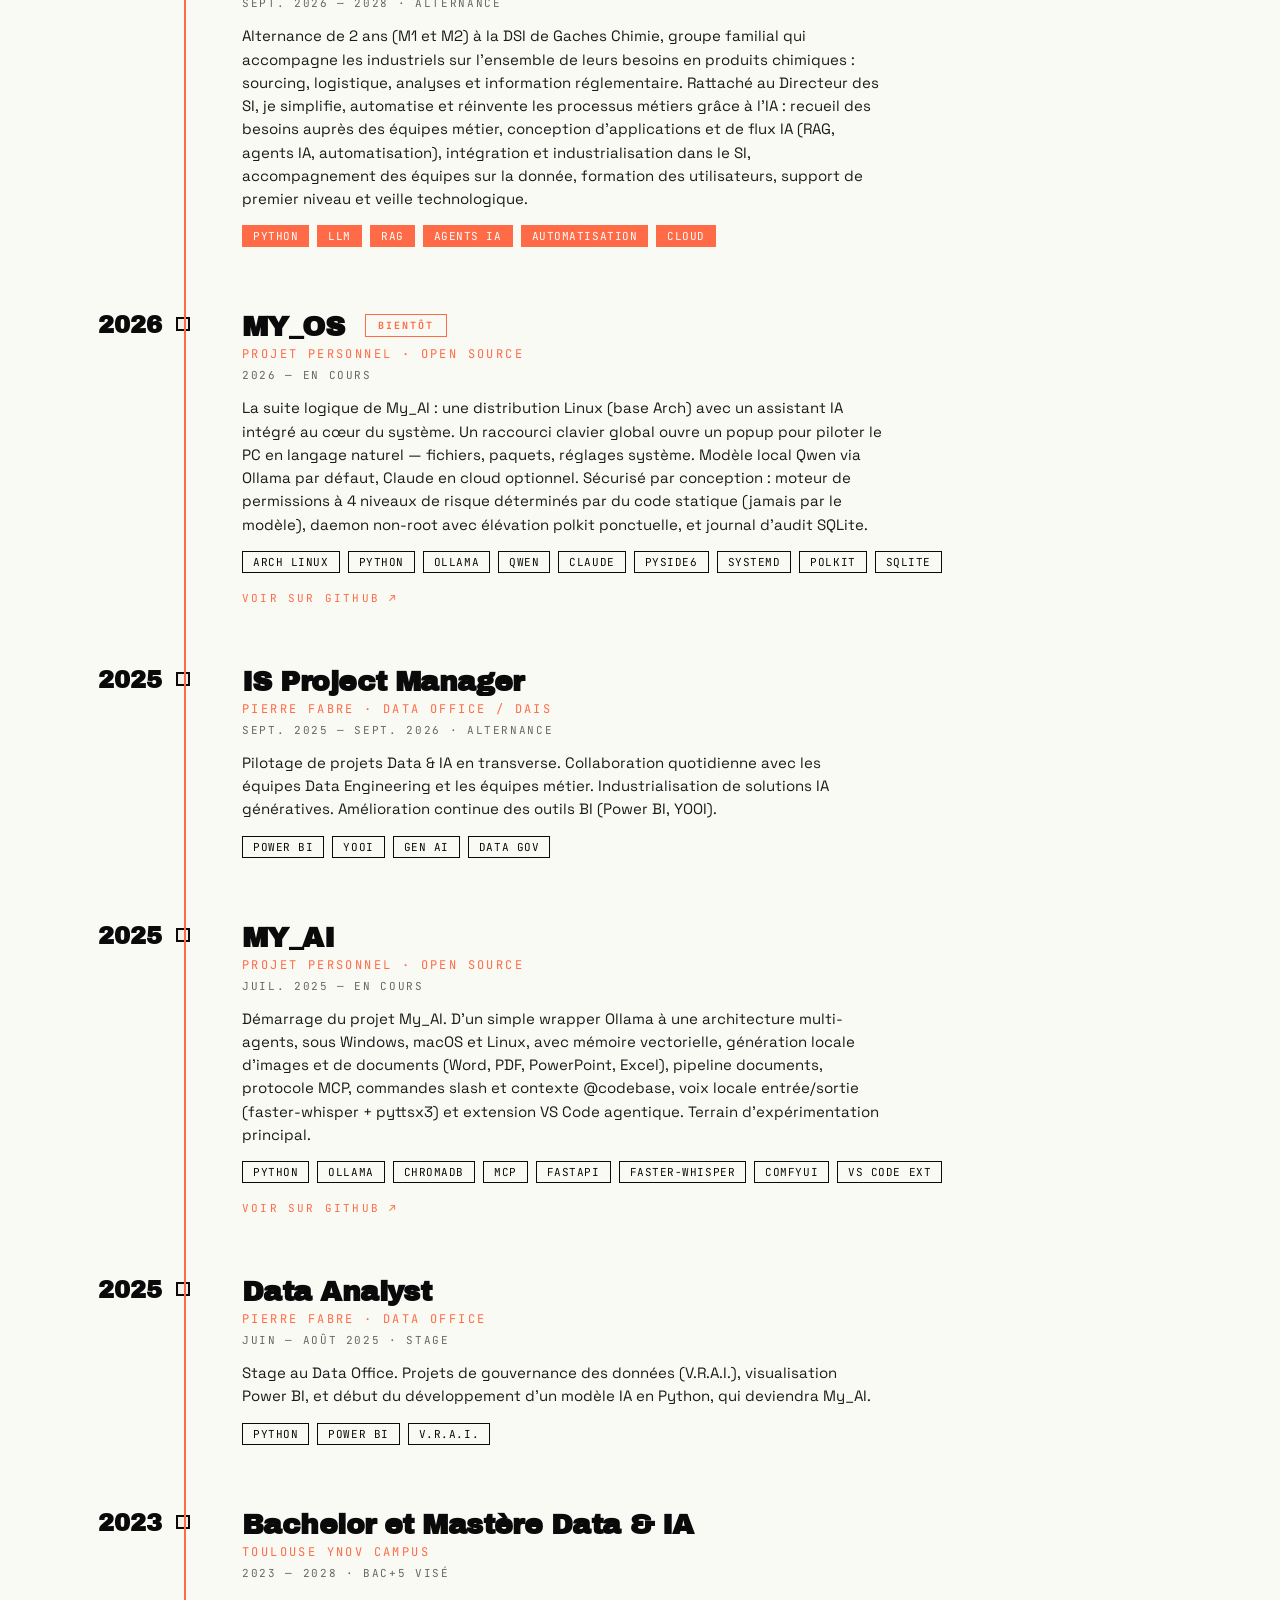
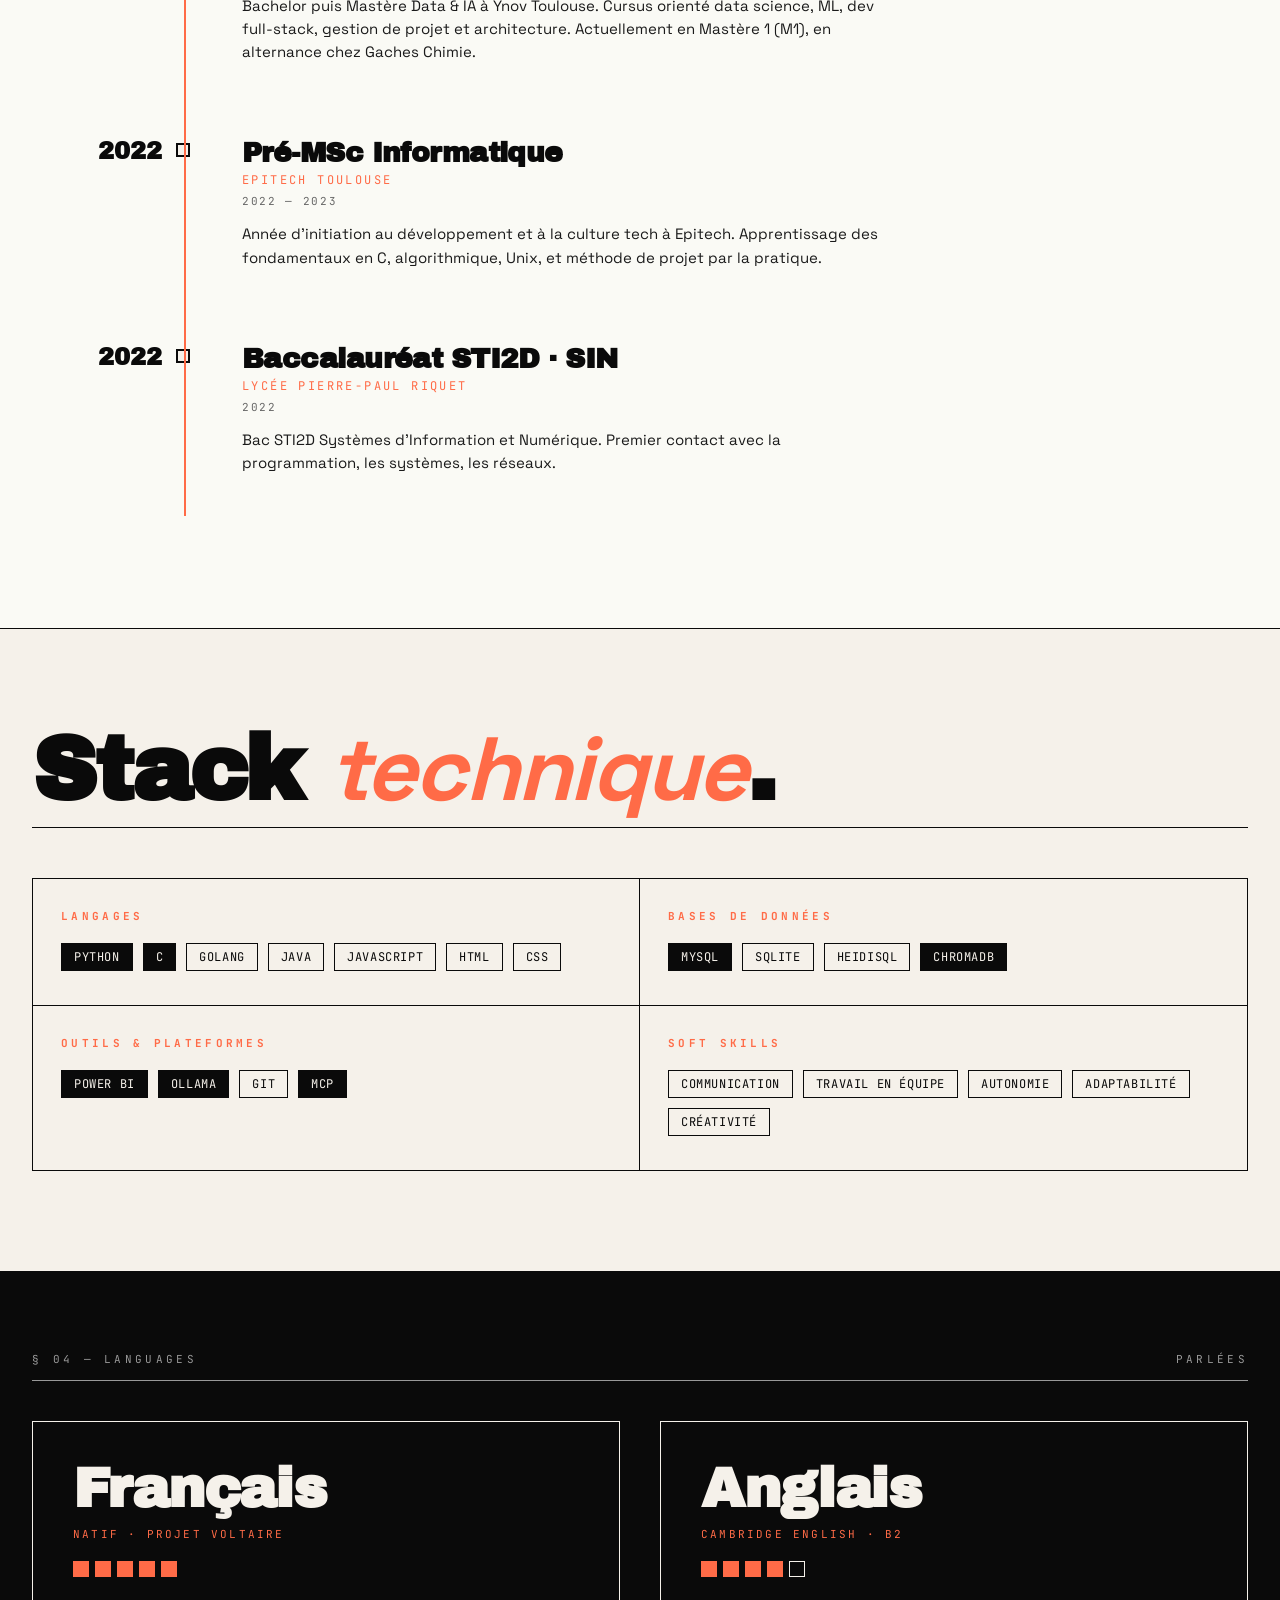
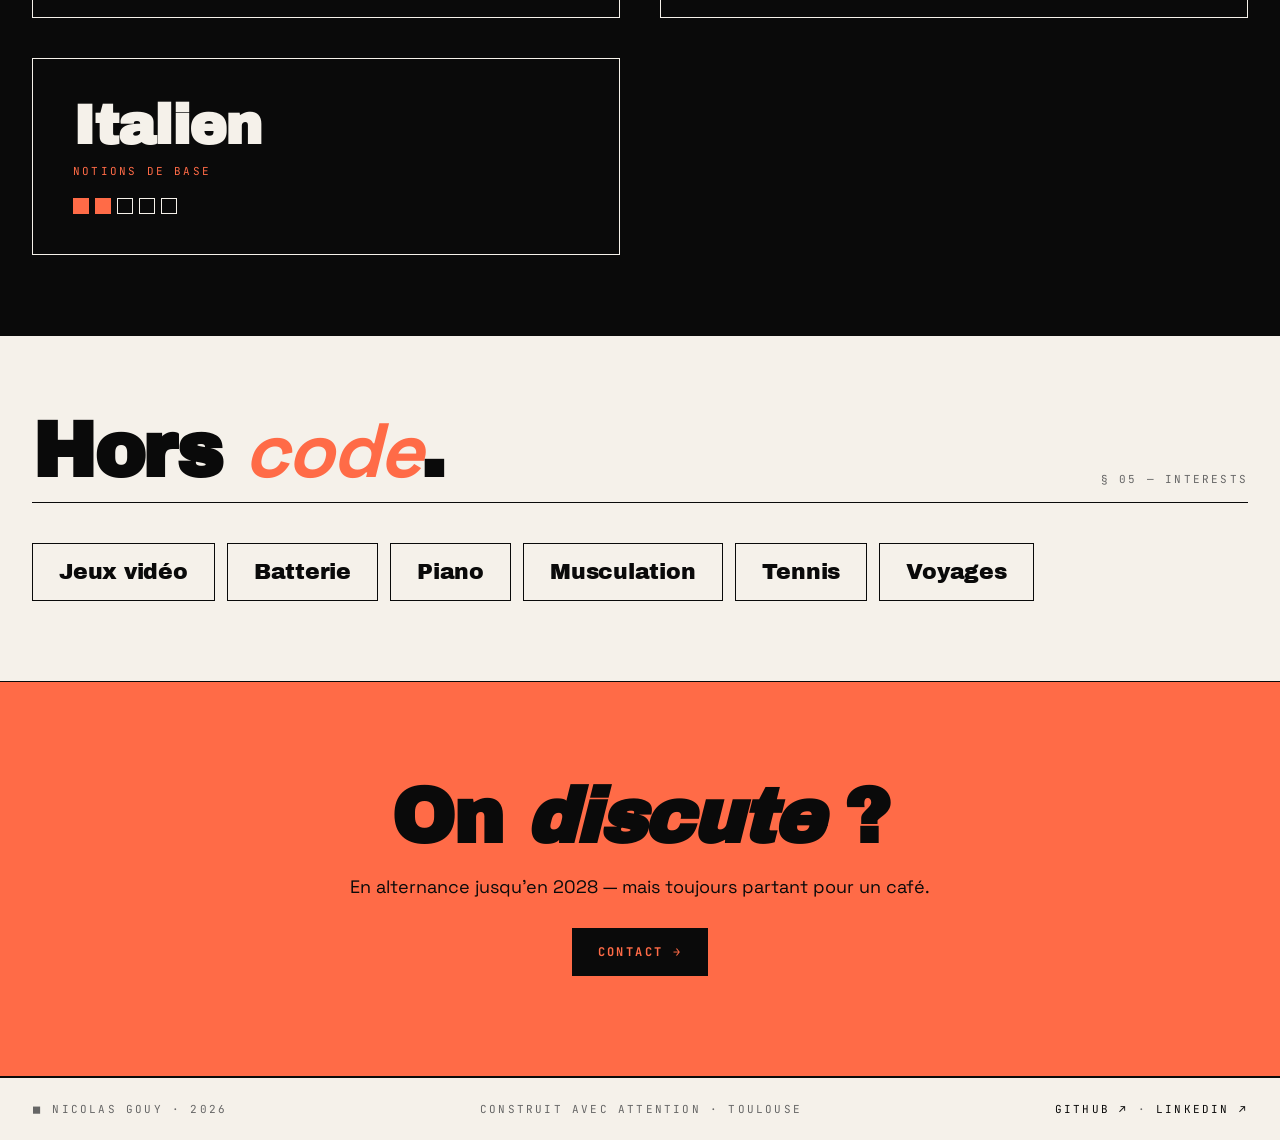
==== commit 0994588f: "fix: update project timeline for My_AI to reflect July 2025 as ongoing" ====
--- a/about.html
+++ b/about.html
@@ -143,7 +143,7 @@
       <div class="tl-year">2025</div>
       <h3>MY_AI</h3>
       <div class="tl-co" data-fr="PROJET PERSONNEL · OPEN SOURCE" data-en="PERSONAL PROJECT · OPEN SOURCE">PROJET PERSONNEL · OPEN SOURCE</div>
-      <div class="tl-when" data-fr="2025 — EN COURS" data-en="2025 — ONGOING">2025 — EN COURS</div>
+      <div class="tl-when" data-fr="JUIL. 2025 — EN COURS" data-en="JUL 2025 — ONGOING">JUIL. 2025 — EN COURS</div>
       <p data-fr="Démarrage du projet My_AI. D'un simple wrapper Ollama à une architecture multi-agents, sous Windows, macOS et Linux, avec mémoire vectorielle, génération locale d'images et de documents (Word, PDF, PowerPoint, Excel), pipeline documents, protocole MCP, commandes slash et contexte @codebase, voix locale entrée/sortie (faster-whisper + pyttsx3) et extension VS Code agentique. Terrain d'expérimentation principal." data-en="Started My_AI. From a simple Ollama wrapper to a multi-agent architecture on Windows, macOS and Linux, with vector memory, local image and document generation (Word, PDF, PowerPoint, Excel), document pipeline, MCP protocol, slash commands and @codebase context, local voice in/out (faster-whisper + pyttsx3) and an agentic VS Code extension. Main experimentation ground.">
         Démarrage du projet My_AI. D'un simple wrapper Ollama à une architecture multi-agents, sous Windows, macOS et Linux, avec mémoire vectorielle, génération locale d'images et de documents (Word, PDF, PowerPoint, Excel), pipeline documents, protocole MCP, commandes slash et contexte @codebase, voix locale entrée/sortie (faster-whisper + pyttsx3) et extension VS Code agentique. Terrain d'expérimentation principal.
       </p>
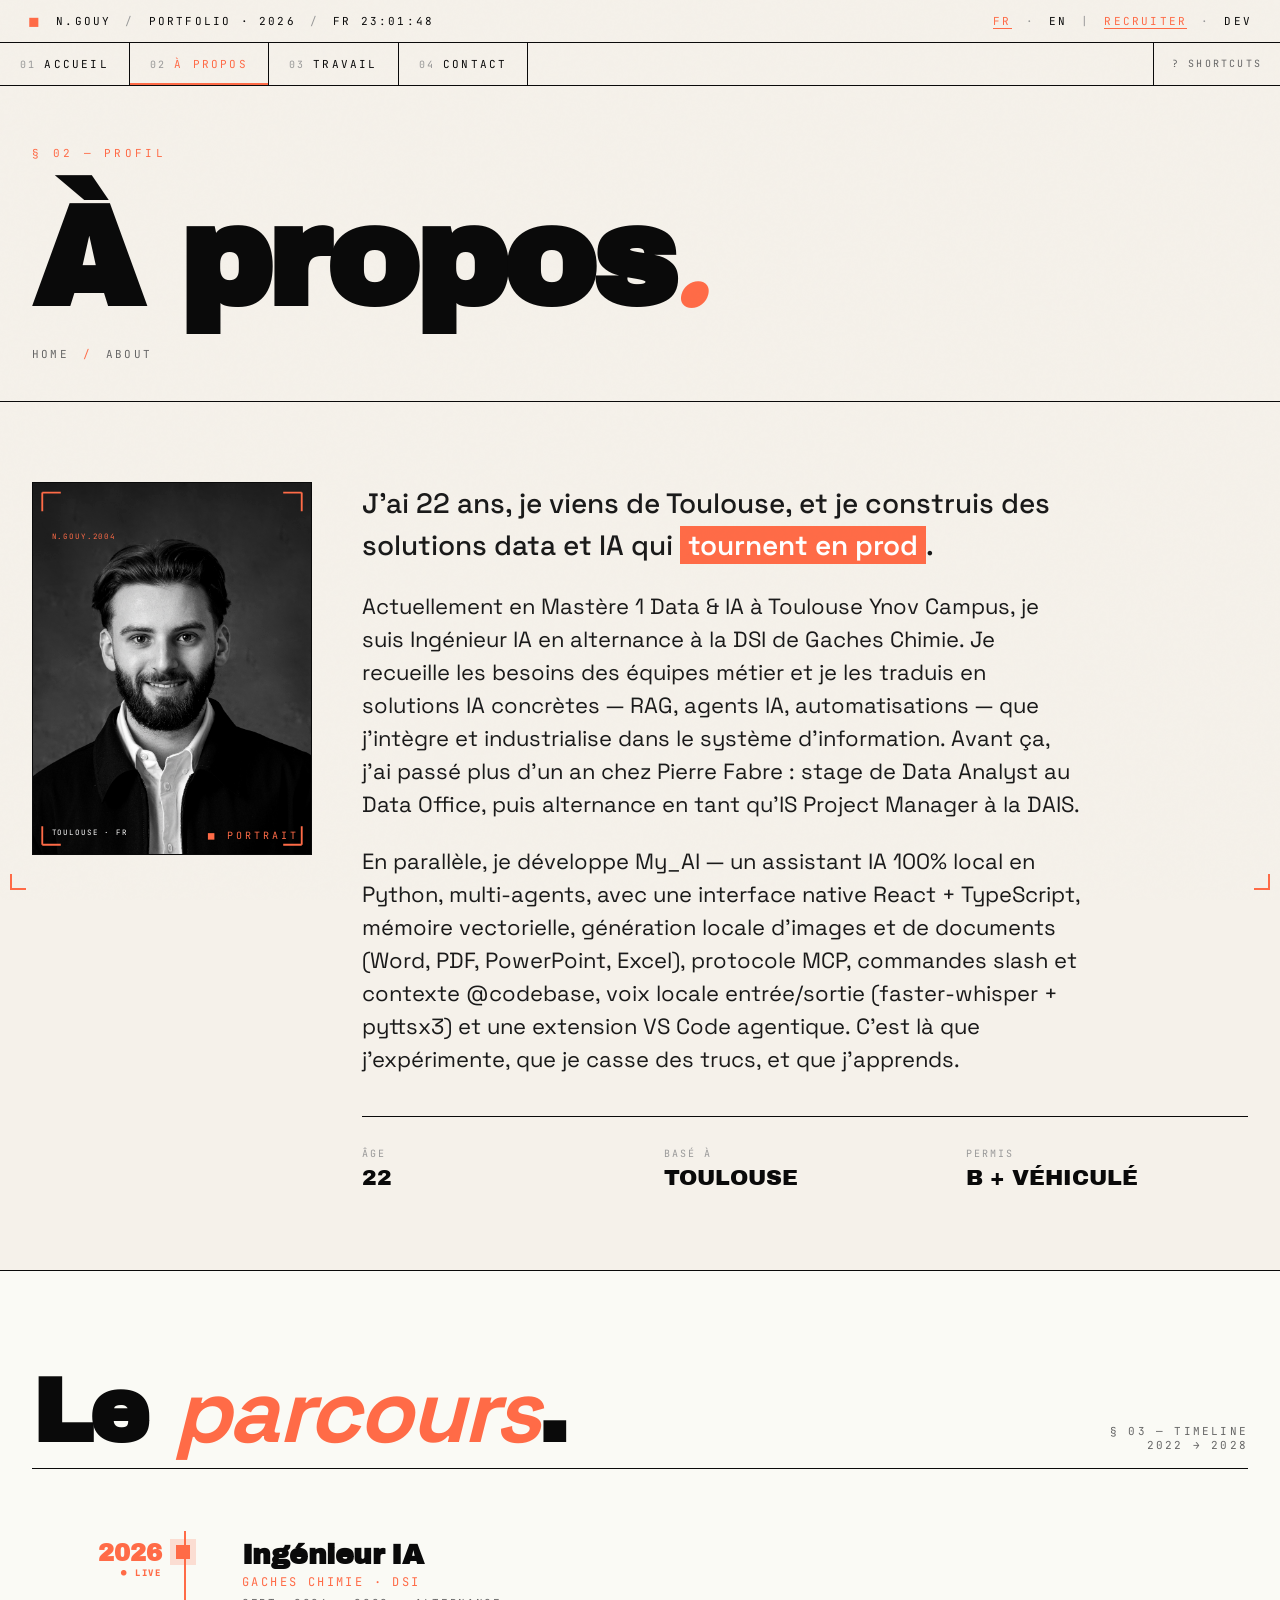
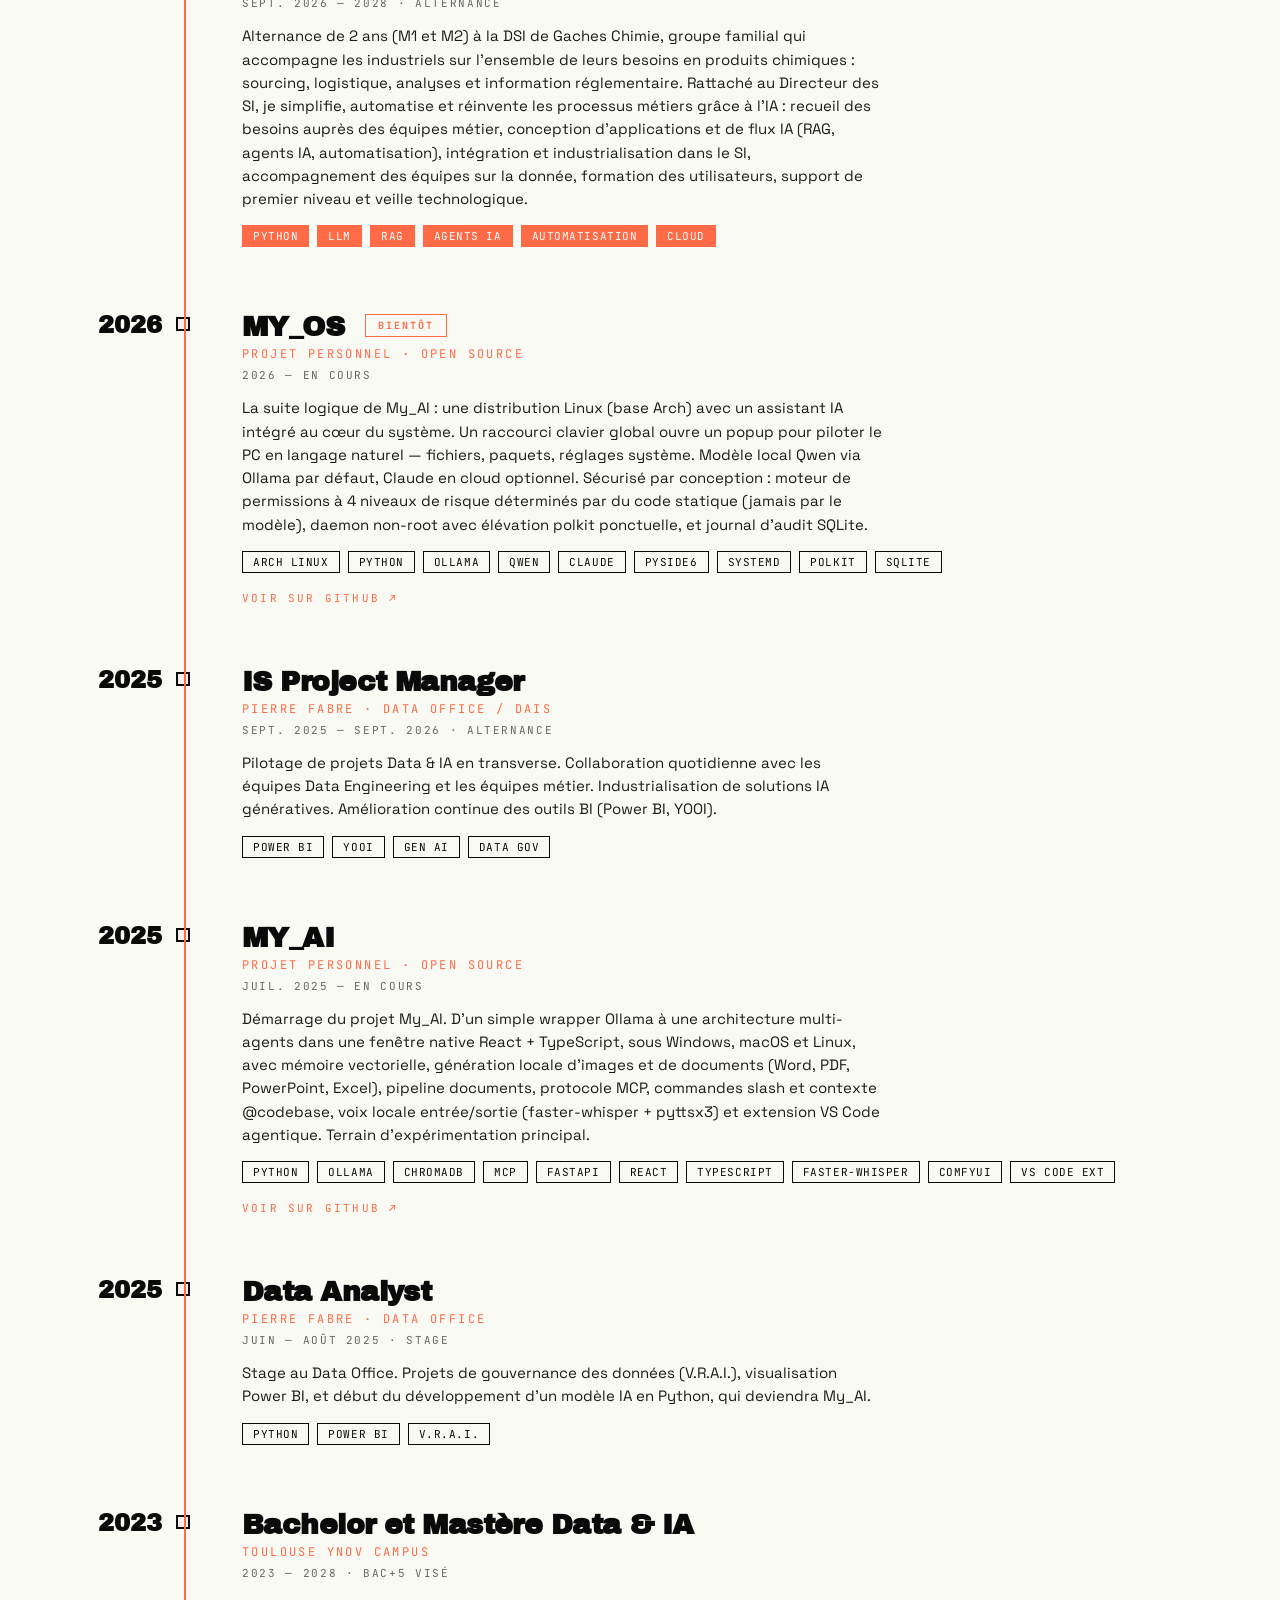
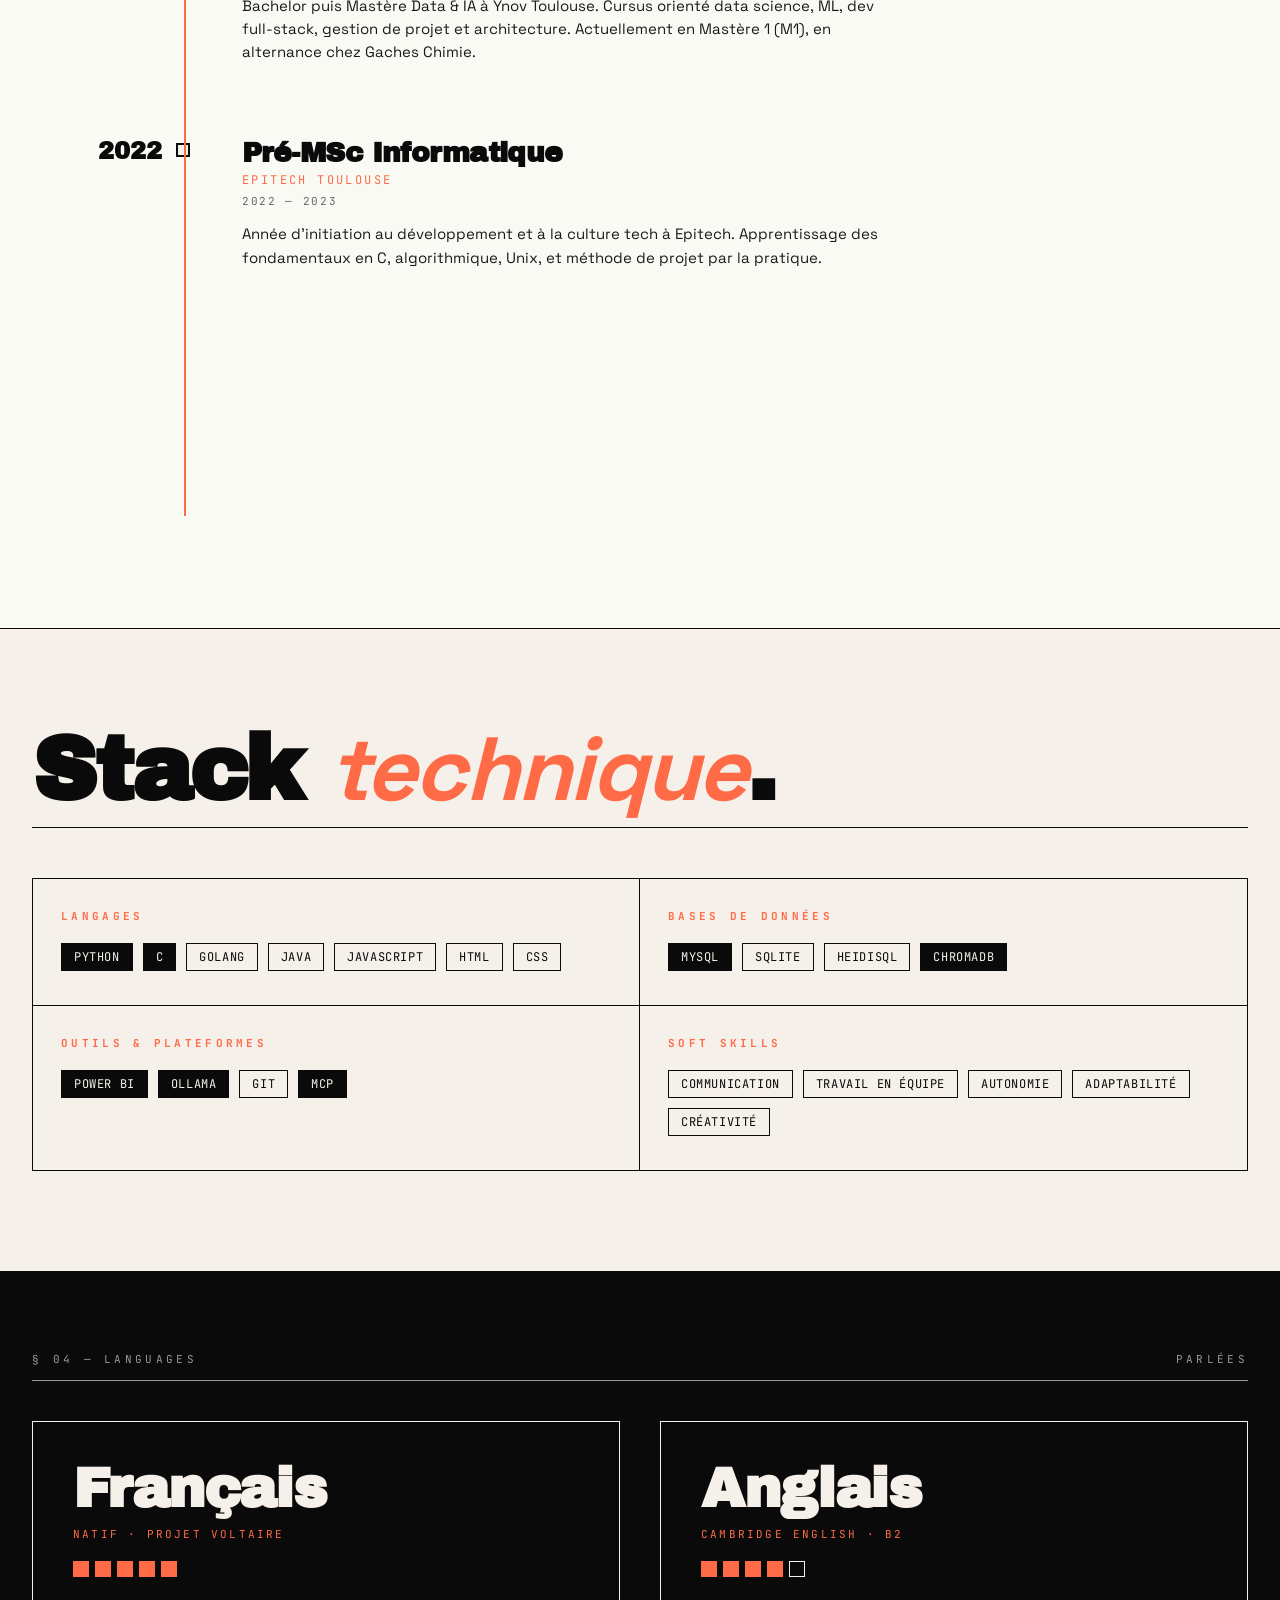
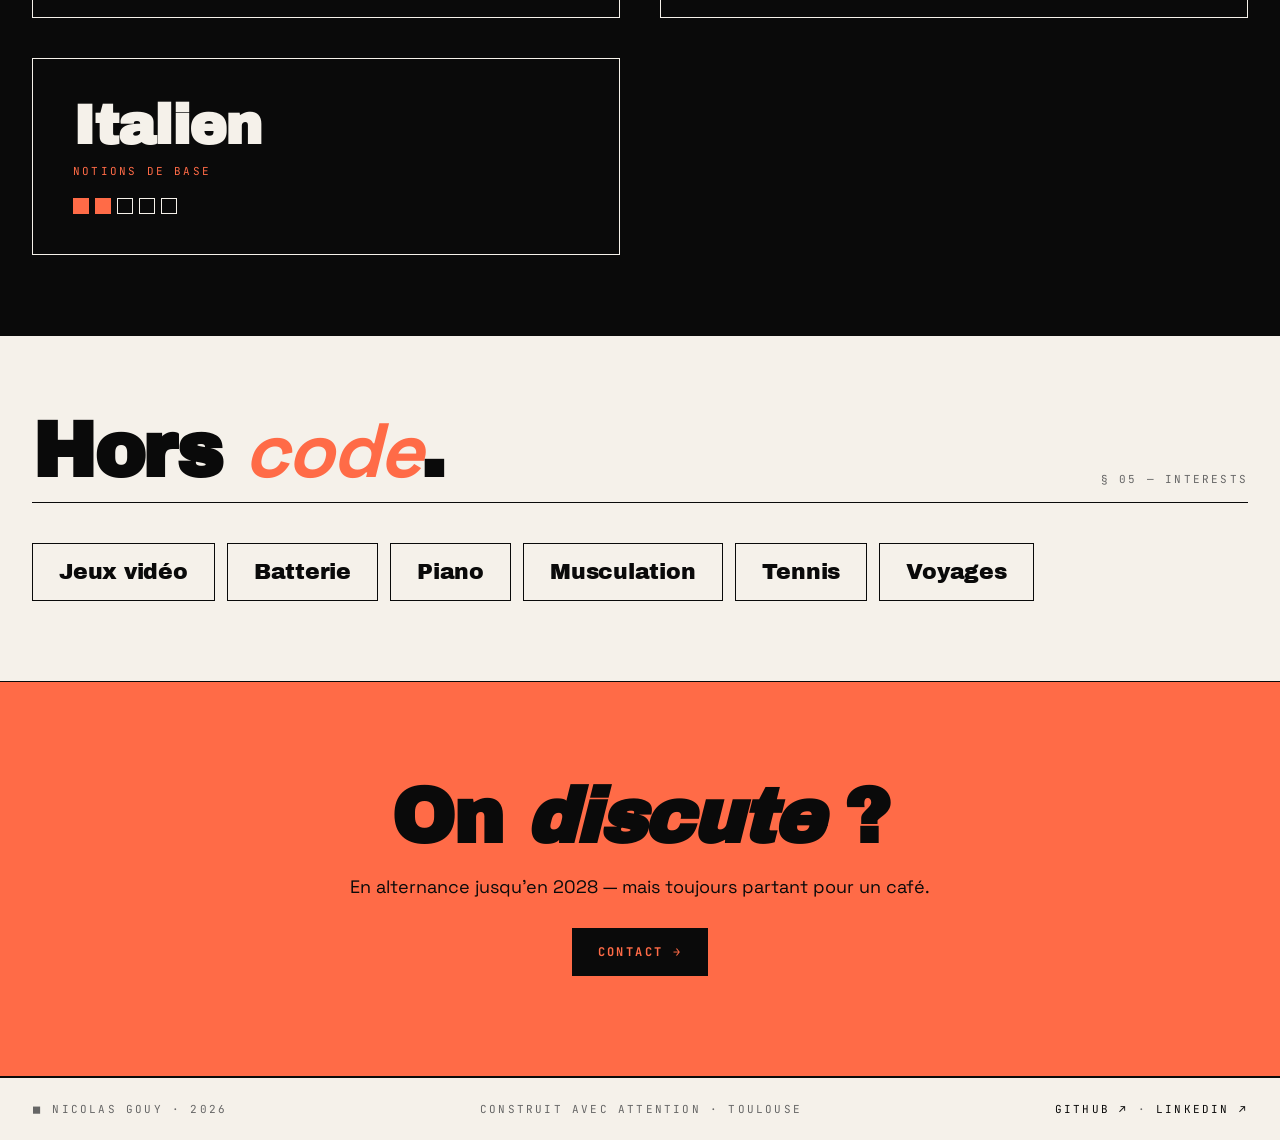
==== commit a0901ea5: "feat: update My_AI to v9.0.0 and VS Code extension to v1.3.8 - Bump versions in the work page dev me" ====
--- a/about.html
+++ b/about.html
@@ -64,8 +64,8 @@
     <p data-fr="Actuellement en Mastère 1 Data & IA à Toulouse Ynov Campus, je suis Ingénieur IA en alternance à la DSI de Gaches Chimie. Je recueille les besoins des équipes métier et je les traduis en solutions IA concrètes — RAG, agents IA, automatisations — que j'intègre et industrialise dans le système d'information. Avant ça, j'ai passé plus d'un an chez Pierre Fabre : stage de Data Analyst au Data Office, puis alternance en tant qu'IS Project Manager à la DAIS." data-en="Currently in the first year of a Master's in Data & AI at Toulouse Ynov Campus, I'm an AI Engineer apprentice in Gaches Chimie's IT department. I gather needs from business teams and turn them into concrete AI solutions — RAG, AI agents, automations — that I integrate and industrialize into the information system. Before that, I spent over a year at Pierre Fabre: a Data Analyst internship at the Data Office, then an apprenticeship as IS Project Manager at the DAIS.">
       Actuellement en Mastère 1 Data & IA à Toulouse Ynov Campus, je suis Ingénieur IA en alternance à la DSI de Gaches Chimie. Je recueille les besoins des équipes métier et je les traduis en solutions IA concrètes — RAG, agents IA, automatisations — que j'intègre et industrialise dans le système d'information. Avant ça, j'ai passé plus d'un an chez Pierre Fabre : stage de Data Analyst au Data Office, puis alternance en tant qu'IS Project Manager à la DAIS.
     </p>
-    <p data-fr="En parallèle, je développe My_AI — un assistant IA 100% local en Python, multi-agents, avec mémoire vectorielle, génération locale d'images et de documents (Word, PDF, PowerPoint, Excel), protocole MCP, commandes slash et contexte @codebase, voix locale entrée/sortie (faster-whisper + pyttsx3) et une extension VS Code agentique. C'est là que j'expérimente, que je casse des trucs, et que j'apprends." data-en="On the side, I'm building My_AI — a 100% local AI assistant in Python, multi-agent, with vector memory, local image and document generation (Word, PDF, PowerPoint, Excel), MCP protocol, slash commands and @codebase context, local voice in/out (faster-whisper + pyttsx3) and an agentic VS Code extension. That's where I experiment, break things, and learn.">
-      En parallèle, je développe My_AI — un assistant IA 100% local en Python, multi-agents, avec mémoire vectorielle, génération locale d'images et de documents (Word, PDF, PowerPoint, Excel), protocole MCP, commandes slash et contexte @codebase, voix locale entrée/sortie (faster-whisper + pyttsx3) et une extension VS Code agentique. C'est là que j'expérimente, que je casse des trucs, et que j'apprends.
+    <p data-fr="En parallèle, je développe My_AI — un assistant IA 100% local en Python, multi-agents, avec une interface native React + TypeScript, mémoire vectorielle, génération locale d'images et de documents (Word, PDF, PowerPoint, Excel), protocole MCP, commandes slash et contexte @codebase, voix locale entrée/sortie (faster-whisper + pyttsx3) et une extension VS Code agentique. C'est là que j'expérimente, que je casse des trucs, et que j'apprends." data-en="On the side, I'm building My_AI — a 100% local AI assistant in Python, multi-agent, with a native React + TypeScript interface, vector memory, local image and document generation (Word, PDF, PowerPoint, Excel), MCP protocol, slash commands and @codebase context, local voice in/out (faster-whisper + pyttsx3) and an agentic VS Code extension. That's where I experiment, break things, and learn.">
+      En parallèle, je développe My_AI — un assistant IA 100% local en Python, multi-agents, avec une interface native React + TypeScript, mémoire vectorielle, génération locale d'images et de documents (Word, PDF, PowerPoint, Excel), protocole MCP, commandes slash et contexte @codebase, voix locale entrée/sortie (faster-whisper + pyttsx3) et une extension VS Code agentique. C'est là que j'expérimente, que je casse des trucs, et que j'apprends.
     </p>
     <div class="intro-facts">
       <div class="fact"><div class="k" data-fr="ÂGE" data-en="AGE">ÂGE</div><div class="v">22</div></div>
@@ -144,8 +144,8 @@
       <h3>MY_AI</h3>
       <div class="tl-co" data-fr="PROJET PERSONNEL · OPEN SOURCE" data-en="PERSONAL PROJECT · OPEN SOURCE">PROJET PERSONNEL · OPEN SOURCE</div>
       <div class="tl-when" data-fr="JUIL. 2025 — EN COURS" data-en="JUL 2025 — ONGOING">JUIL. 2025 — EN COURS</div>
-      <p data-fr="Démarrage du projet My_AI. D'un simple wrapper Ollama à une architecture multi-agents, sous Windows, macOS et Linux, avec mémoire vectorielle, génération locale d'images et de documents (Word, PDF, PowerPoint, Excel), pipeline documents, protocole MCP, commandes slash et contexte @codebase, voix locale entrée/sortie (faster-whisper + pyttsx3) et extension VS Code agentique. Terrain d'expérimentation principal." data-en="Started My_AI. From a simple Ollama wrapper to a multi-agent architecture on Windows, macOS and Linux, with vector memory, local image and document generation (Word, PDF, PowerPoint, Excel), document pipeline, MCP protocol, slash commands and @codebase context, local voice in/out (faster-whisper + pyttsx3) and an agentic VS Code extension. Main experimentation ground.">
-        Démarrage du projet My_AI. D'un simple wrapper Ollama à une architecture multi-agents, sous Windows, macOS et Linux, avec mémoire vectorielle, génération locale d'images et de documents (Word, PDF, PowerPoint, Excel), pipeline documents, protocole MCP, commandes slash et contexte @codebase, voix locale entrée/sortie (faster-whisper + pyttsx3) et extension VS Code agentique. Terrain d'expérimentation principal.
+      <p data-fr="Démarrage du projet My_AI. D'un simple wrapper Ollama à une architecture multi-agents dans une fenêtre native React + TypeScript, sous Windows, macOS et Linux, avec mémoire vectorielle, génération locale d'images et de documents (Word, PDF, PowerPoint, Excel), pipeline documents, protocole MCP, commandes slash et contexte @codebase, voix locale entrée/sortie (faster-whisper + pyttsx3) et extension VS Code agentique. Terrain d'expérimentation principal." data-en="Started My_AI. From a simple Ollama wrapper to a multi-agent architecture in a native React + TypeScript window, on Windows, macOS and Linux, with vector memory, local image and document generation (Word, PDF, PowerPoint, Excel), document pipeline, MCP protocol, slash commands and @codebase context, local voice in/out (faster-whisper + pyttsx3) and an agentic VS Code extension. Main experimentation ground.">
+        Démarrage du projet My_AI. D'un simple wrapper Ollama à une architecture multi-agents dans une fenêtre native React + TypeScript, sous Windows, macOS et Linux, avec mémoire vectorielle, génération locale d'images et de documents (Word, PDF, PowerPoint, Excel), pipeline documents, protocole MCP, commandes slash et contexte @codebase, voix locale entrée/sortie (faster-whisper + pyttsx3) et extension VS Code agentique. Terrain d'expérimentation principal.
       </p>
       <div class="tl-stack">
         <span class="chip">PYTHON</span>
@@ -153,6 +153,8 @@
         <span class="chip">CHROMADB</span>
         <span class="chip">MCP</span>
         <span class="chip">FASTAPI</span>
+        <span class="chip">REACT</span>
+        <span class="chip">TYPESCRIPT</span>
         <span class="chip">FASTER-WHISPER</span>
         <span class="chip">COMFYUI</span>
         <span class="chip">VS CODE EXT</span>
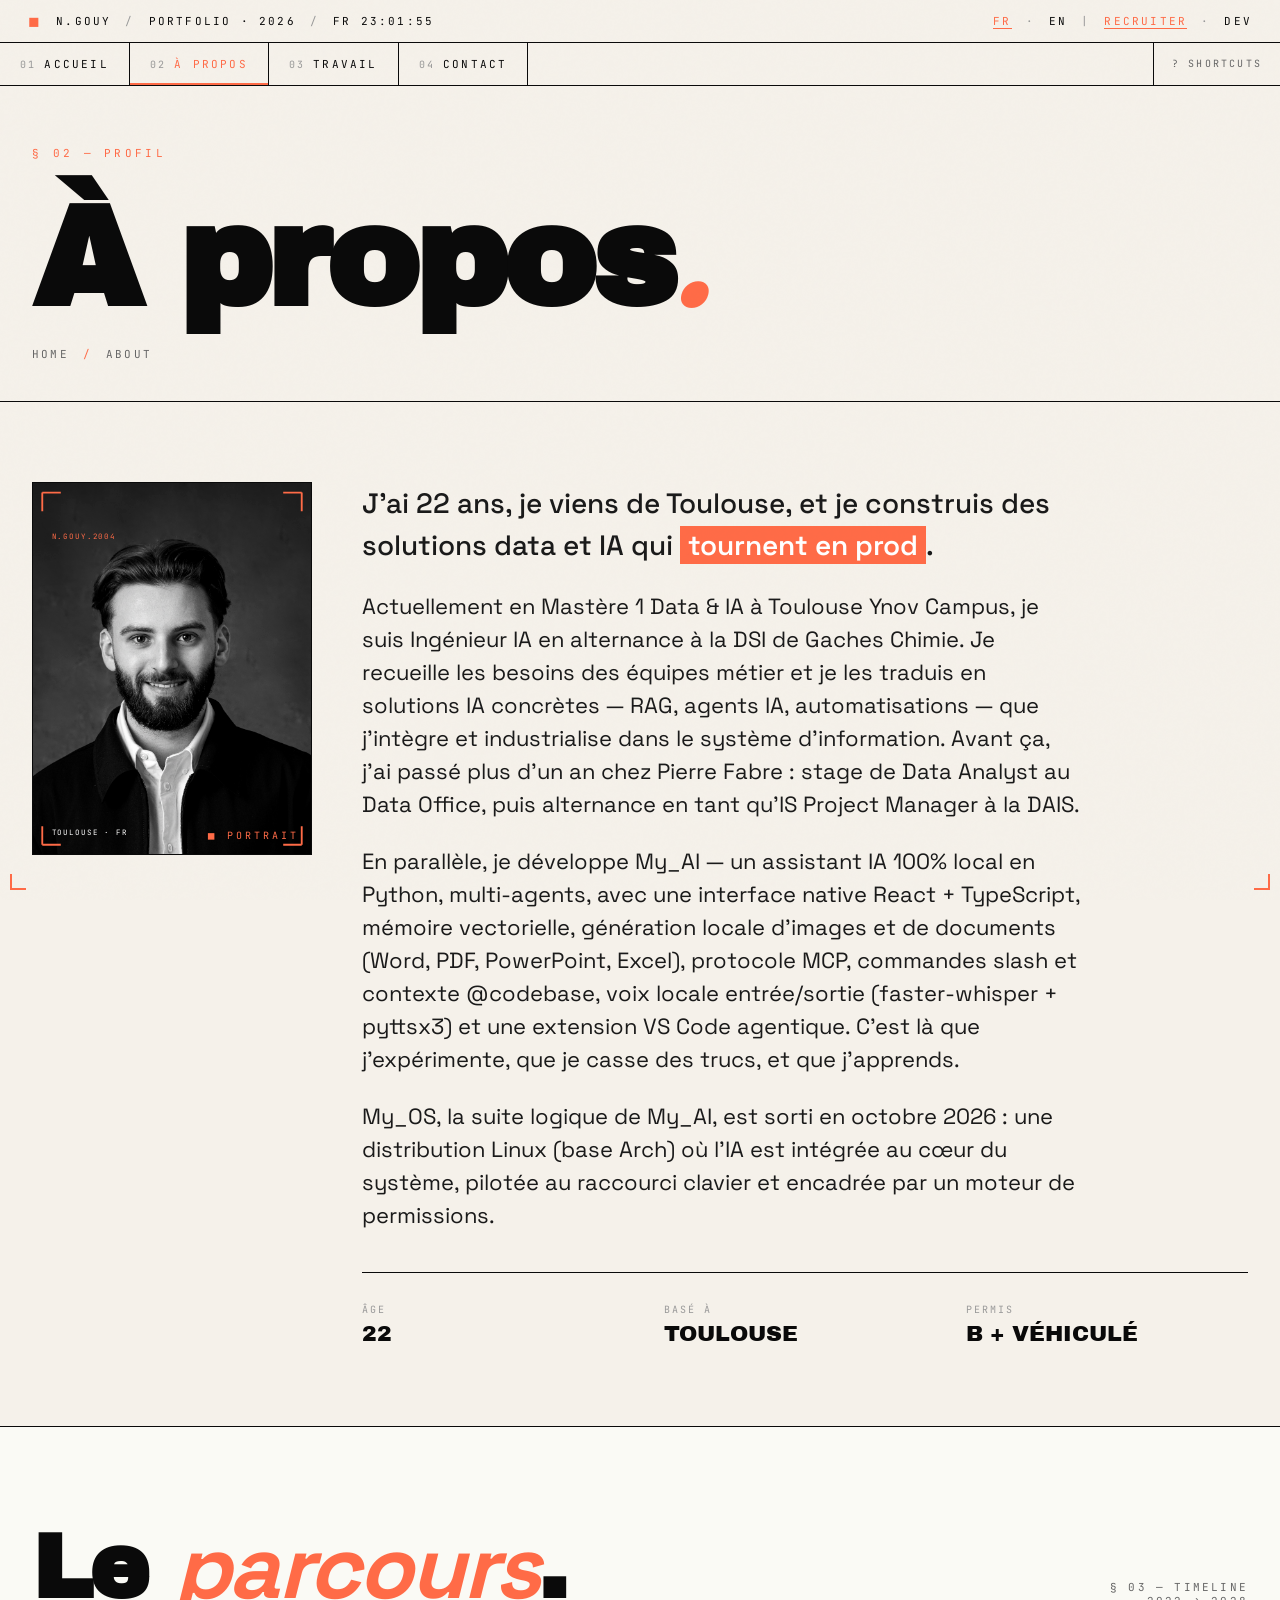
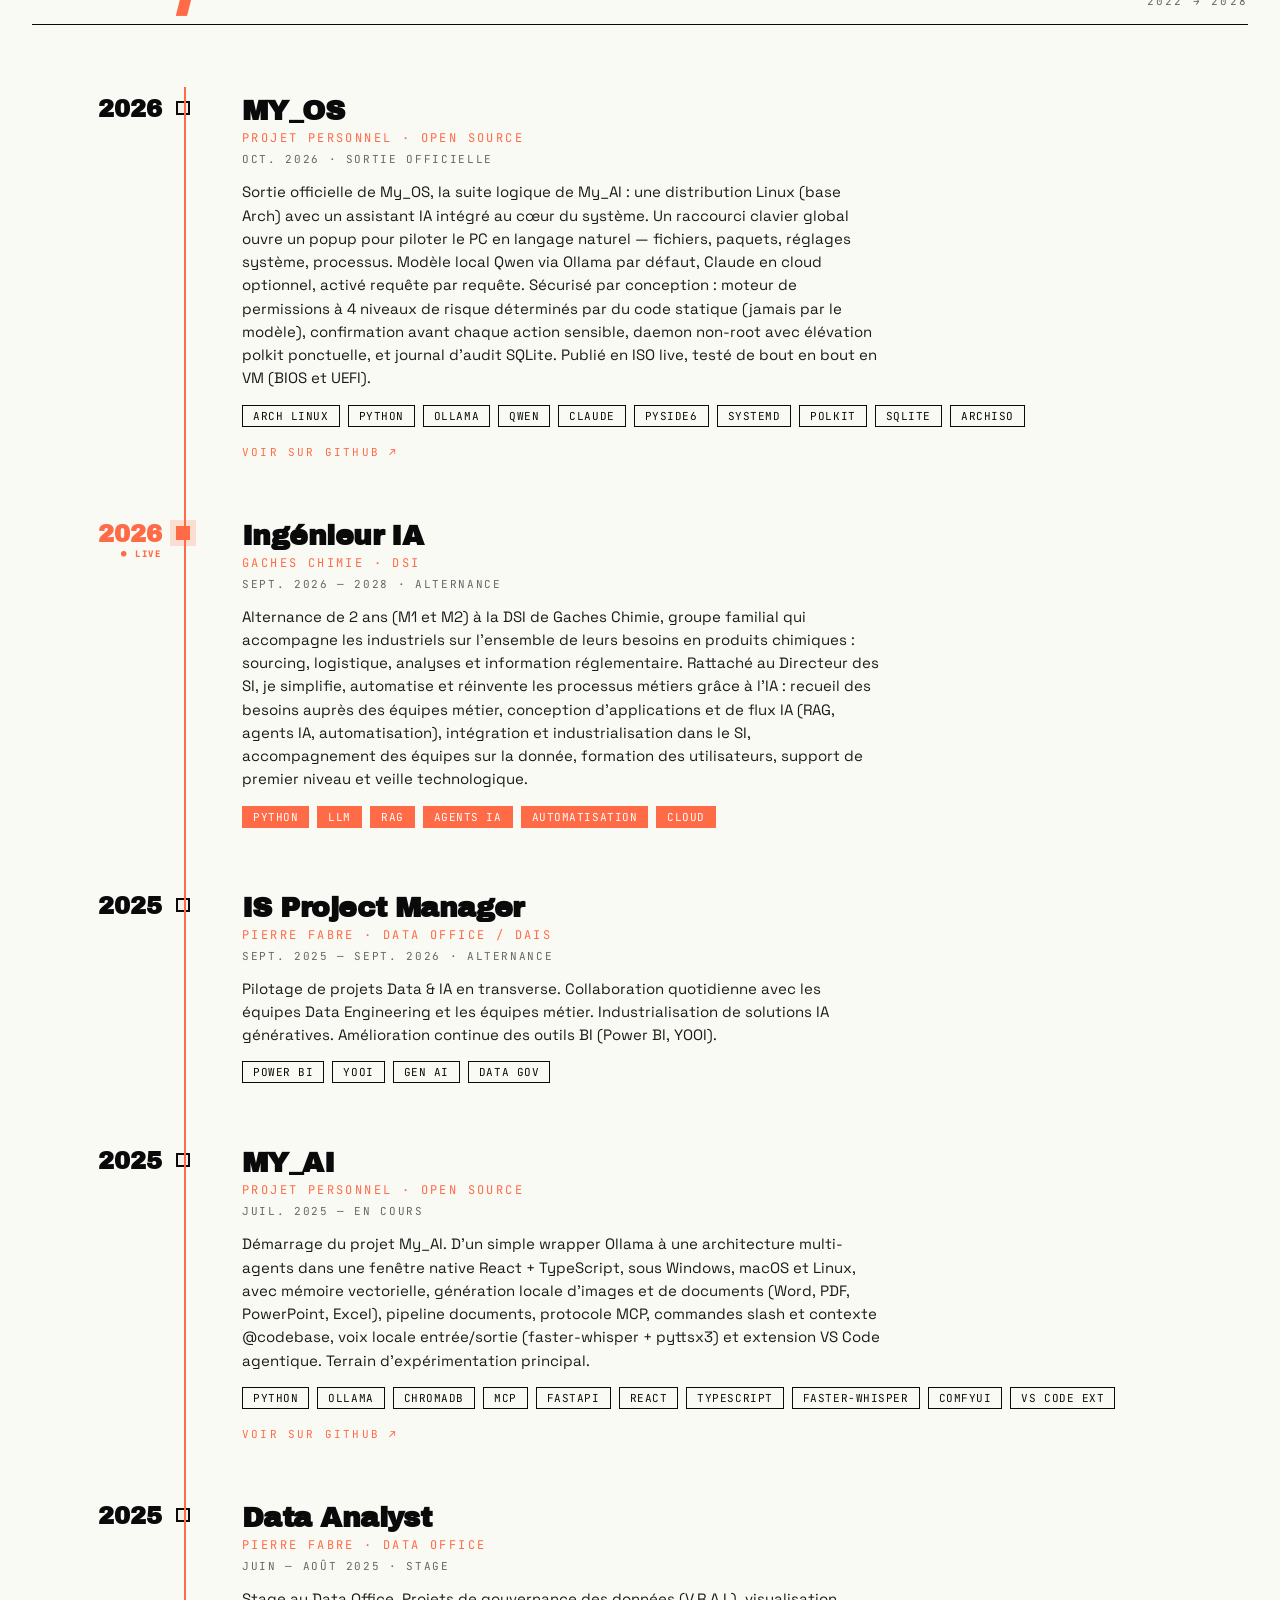
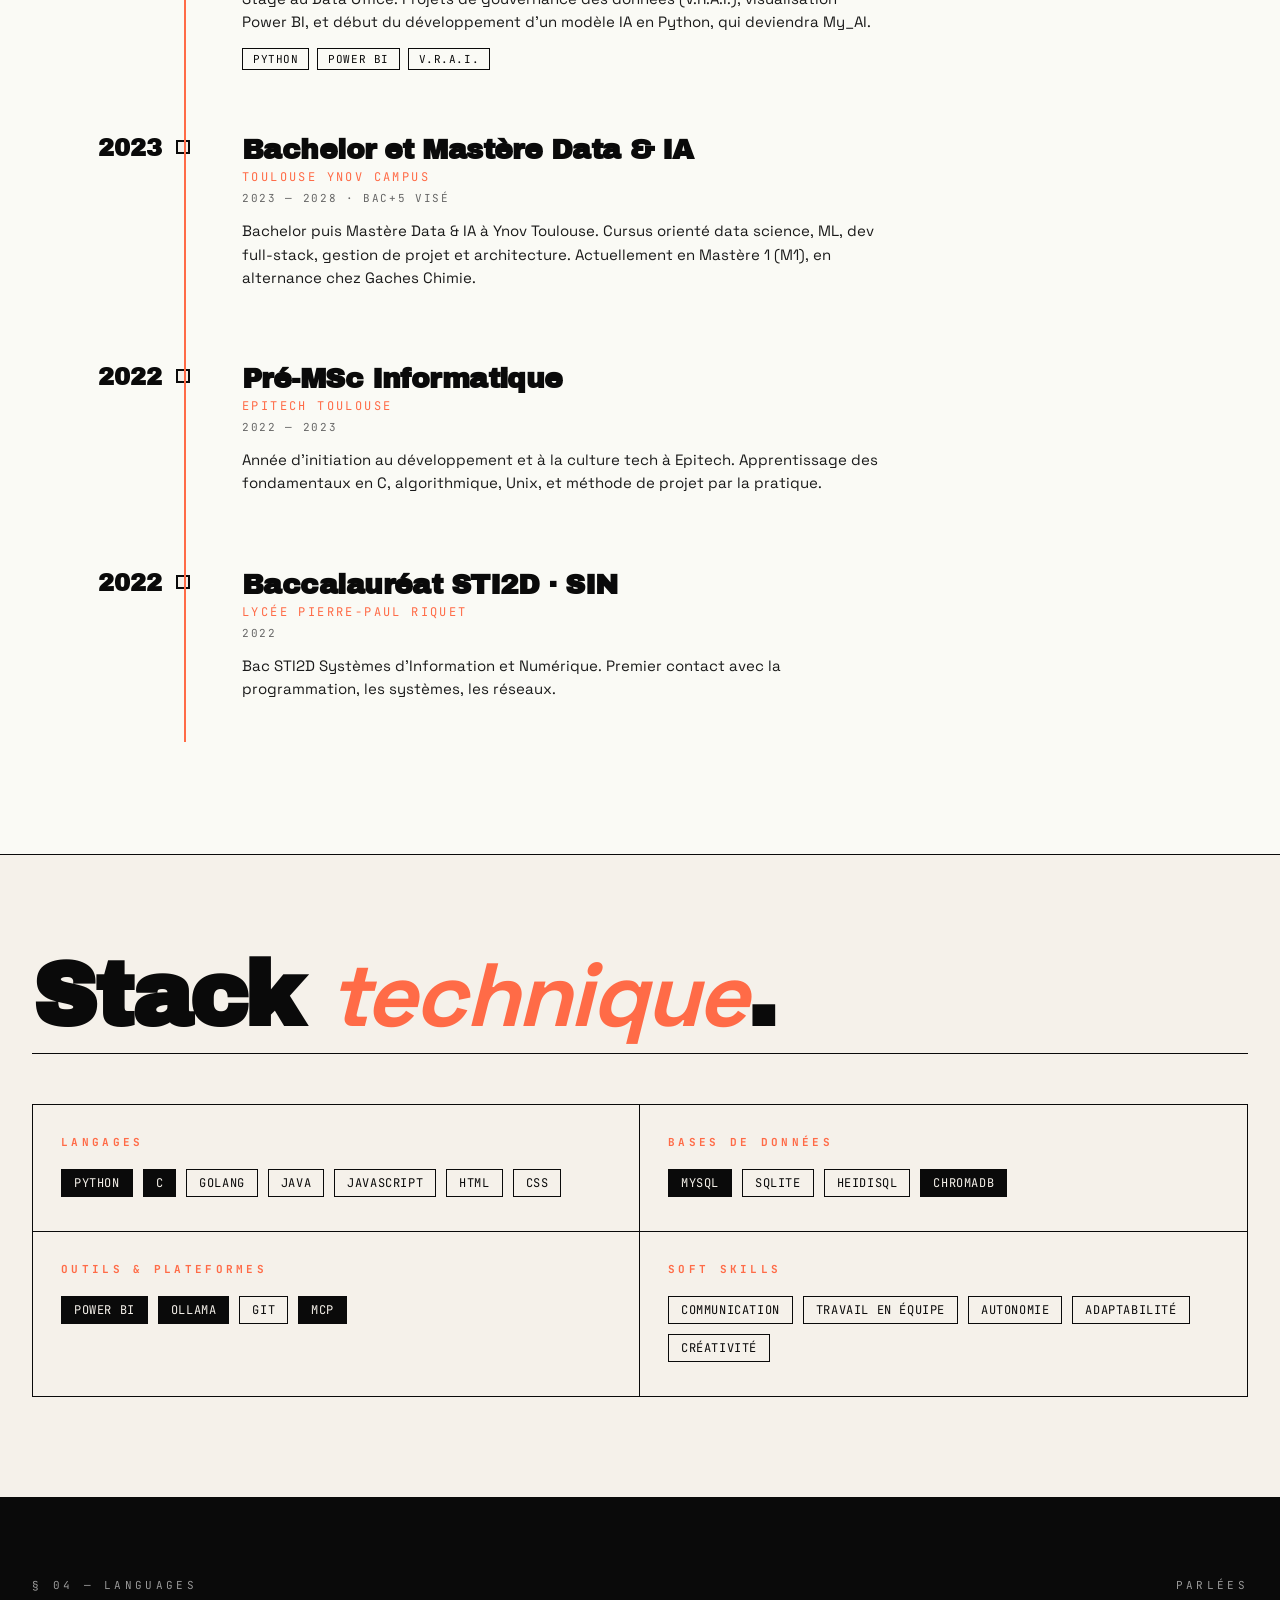
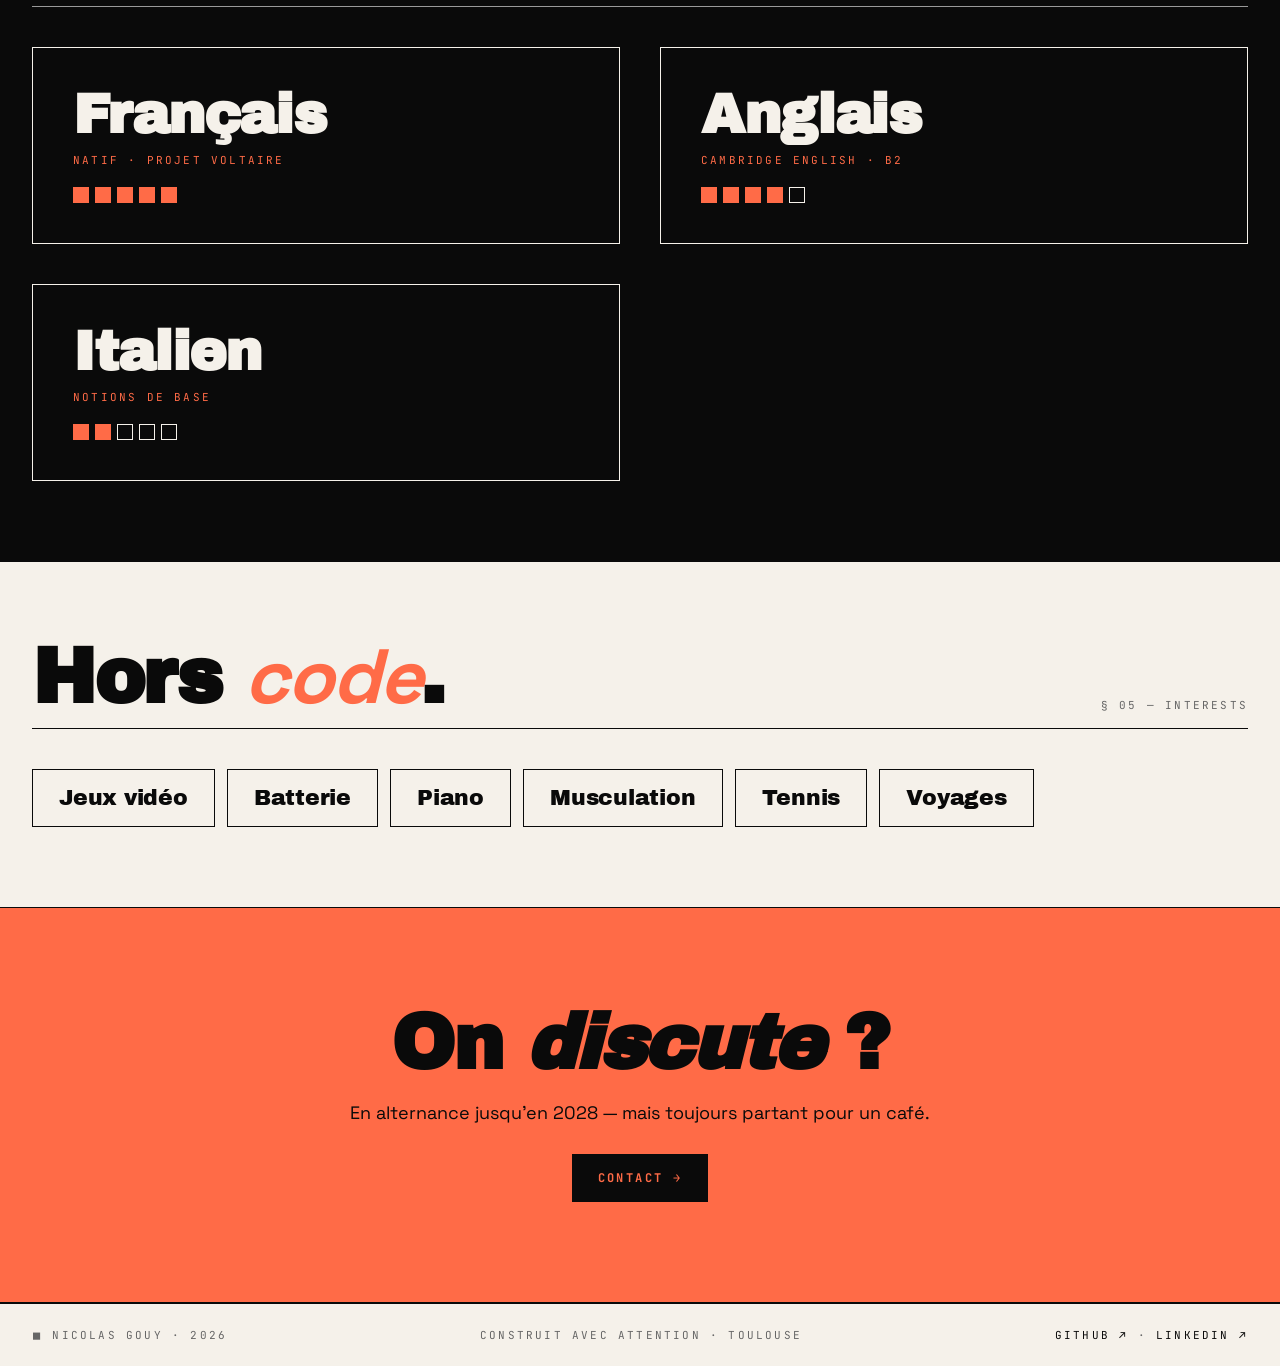
==== commit a2d8941a: "feat: update portfolio to include My_OS details and status, enhance project descriptions, and improv" ====
--- a/about.html
+++ b/about.html
@@ -67,6 +67,9 @@
     <p data-fr="En parallèle, je développe My_AI — un assistant IA 100% local en Python, multi-agents, avec une interface native React + TypeScript, mémoire vectorielle, génération locale d'images et de documents (Word, PDF, PowerPoint, Excel), protocole MCP, commandes slash et contexte @codebase, voix locale entrée/sortie (faster-whisper + pyttsx3) et une extension VS Code agentique. C'est là que j'expérimente, que je casse des trucs, et que j'apprends." data-en="On the side, I'm building My_AI — a 100% local AI assistant in Python, multi-agent, with a native React + TypeScript interface, vector memory, local image and document generation (Word, PDF, PowerPoint, Excel), MCP protocol, slash commands and @codebase context, local voice in/out (faster-whisper + pyttsx3) and an agentic VS Code extension. That's where I experiment, break things, and learn.">
       En parallèle, je développe My_AI — un assistant IA 100% local en Python, multi-agents, avec une interface native React + TypeScript, mémoire vectorielle, génération locale d'images et de documents (Word, PDF, PowerPoint, Excel), protocole MCP, commandes slash et contexte @codebase, voix locale entrée/sortie (faster-whisper + pyttsx3) et une extension VS Code agentique. C'est là que j'expérimente, que je casse des trucs, et que j'apprends.
     </p>
+    <p data-fr="My_OS, la suite logique de My_AI, est sorti en octobre 2026 : une distribution Linux (base Arch) où l'IA est intégrée au cœur du système, pilotée au raccourci clavier et encadrée par un moteur de permissions." data-en="My_OS, the logical successor to My_AI, came out in October 2026: an Arch-based Linux distribution with AI built into the core of the system, driven from a keyboard shortcut and kept in check by a permission engine.">
+      My_OS, la suite logique de My_AI, est sorti en octobre 2026 : une distribution Linux (base Arch) où l'IA est intégrée au cœur du système, pilotée au raccourci clavier et encadrée par un moteur de permissions.
+    </p>
     <div class="intro-facts">
       <div class="fact"><div class="k" data-fr="ÂGE" data-en="AGE">ÂGE</div><div class="v">22</div></div>
       <div class="fact"><div class="k" data-fr="BASÉ À" data-en="BASED IN">BASÉ À</div><div class="v">TOULOUSE</div></div>
@@ -83,31 +86,13 @@
   </div>
 
   <div class="timeline" id="timeline">
-    <div class="tl-item current">
+    <div class="tl-item">
       <div class="tl-year">2026</div>
-      <h3 data-fr="Ingénieur IA" data-en="AI Engineer">Ingénieur IA</h3>
-      <div class="tl-co" data-fr="GACHES CHIMIE · DSI" data-en="GACHES CHIMIE · IT DEPARTMENT">GACHES CHIMIE · DSI</div>
-      <div class="tl-when" data-fr="SEPT. 2026 — 2028 · ALTERNANCE" data-en="SEP 2026 — 2028 · APPRENTICESHIP">SEPT. 2026 — 2028 · ALTERNANCE</div>
-      <p data-fr="Alternance de 2 ans (M1 et M2) à la DSI de Gaches Chimie, groupe familial qui accompagne les industriels sur l'ensemble de leurs besoins en produits chimiques : sourcing, logistique, analyses et information réglementaire. Rattaché au Directeur des SI, je simplifie, automatise et réinvente les processus métiers grâce à l'IA : recueil des besoins auprès des équipes métier, conception d'applications et de flux IA (RAG, agents IA, automatisation), intégration et industrialisation dans le SI, accompagnement des équipes sur la donnée, formation des utilisateurs, support de premier niveau et veille technologique." data-en="2-year apprenticeship (M1 and M2) in the IT department of Gaches Chimie, a family-owned group that supports manufacturers across all their chemical needs: sourcing, logistics, analyses and regulatory information. Reporting to the CIO, I simplify, automate and reinvent business processes with AI: gathering needs from business teams, designing AI applications and flows (RAG, AI agents, automation), integrating and industrializing them into the IS, helping teams manage and leverage their data, training users, first-level support and tech watch.">
-        Alternance de 2 ans (M1 et M2) à la DSI de Gaches Chimie, groupe familial qui accompagne les industriels sur l'ensemble de leurs besoins en produits chimiques : sourcing, logistique, analyses et information réglementaire. Rattaché au Directeur des SI, je simplifie, automatise et réinvente les processus métiers grâce à l'IA : recueil des besoins auprès des équipes métier, conception d'applications et de flux IA (RAG, agents IA, automatisation), intégration et industrialisation dans le SI, accompagnement des équipes sur la donnée, formation des utilisateurs, support de premier niveau et veille technologique.
-      </p>
-      <div class="tl-stack">
-        <span class="chip accent">PYTHON</span>
-        <span class="chip accent">LLM</span>
-        <span class="chip accent">RAG</span>
-        <span class="chip accent" data-fr="AGENTS IA" data-en="AI AGENTS">AGENTS IA</span>
-        <span class="chip accent" data-fr="AUTOMATISATION" data-en="AUTOMATION">AUTOMATISATION</span>
-        <span class="chip accent">CLOUD</span>
-      </div>
-    </div>
-
-    <div class="tl-item">
-      <div class="tl-year">2026</div>
-      <h3>MY_OS <span class="badge-soon" data-fr="BIENTÔT" data-en="SOON">BIENTÔT</span></h3>
+      <h3>MY_OS</h3>
       <div class="tl-co" data-fr="PROJET PERSONNEL · OPEN SOURCE" data-en="PERSONAL PROJECT · OPEN SOURCE">PROJET PERSONNEL · OPEN SOURCE</div>
-      <div class="tl-when" data-fr="2026 — EN COURS" data-en="2026 — ONGOING">2026 — EN COURS</div>
-      <p data-fr="La suite logique de My_AI : une distribution Linux (base Arch) avec un assistant IA intégré au cœur du système. Un raccourci clavier global ouvre un popup pour piloter le PC en langage naturel — fichiers, paquets, réglages système. Modèle local Qwen via Ollama par défaut, Claude en cloud optionnel. Sécurisé par conception : moteur de permissions à 4 niveaux de risque déterminés par du code statique (jamais par le modèle), daemon non-root avec élévation polkit ponctuelle, et journal d'audit SQLite." data-en="The logical successor to My_AI: a Linux distribution (Arch-based) with an AI assistant built into the core of the system. A global keyboard shortcut opens a popup to drive the PC in natural language — files, packages, system settings. Local Qwen model via Ollama by default, optional Claude cloud. Secure by design: a 4-level permission engine where risk is set by static code (never by the model), an unprivileged daemon with one-off polkit elevation, and an SQLite audit log.">
-        La suite logique de My_AI : une distribution Linux (base Arch) avec un assistant IA intégré au cœur du système. Un raccourci clavier global ouvre un popup pour piloter le PC en langage naturel — fichiers, paquets, réglages système. Modèle local Qwen via Ollama par défaut, Claude en cloud optionnel. Sécurisé par conception : moteur de permissions à 4 niveaux de risque déterminés par du code statique (jamais par le modèle), daemon non-root avec élévation polkit ponctuelle, et journal d'audit SQLite.
+      <div class="tl-when" data-fr="OCT. 2026 · SORTIE OFFICIELLE" data-en="OCT 2026 · OFFICIAL RELEASE">OCT. 2026 · SORTIE OFFICIELLE</div>
+      <p data-fr="Sortie officielle de My_OS, la suite logique de My_AI : une distribution Linux (base Arch) avec un assistant IA intégré au cœur du système. Un raccourci clavier global ouvre un popup pour piloter le PC en langage naturel — fichiers, paquets, réglages système, processus. Modèle local Qwen via Ollama par défaut, Claude en cloud optionnel, activé requête par requête. Sécurisé par conception : moteur de permissions à 4 niveaux de risque déterminés par du code statique (jamais par le modèle), confirmation avant chaque action sensible, daemon non-root avec élévation polkit ponctuelle, et journal d'audit SQLite. Publié en ISO live, testé de bout en bout en VM (BIOS et UEFI)." data-en="Official release of My_OS, the logical successor to My_AI: a Linux distribution (Arch-based) with an AI assistant built into the core of the system. A global keyboard shortcut opens a popup to drive the PC in natural language — files, packages, system settings, processes. Local Qwen model via Ollama by default, optional Claude cloud, enabled request by request. Secure by design: a 4-level permission engine where risk is set by static code (never by the model), confirmation before every sensitive action, an unprivileged daemon with one-off polkit elevation, and an SQLite audit log. Shipped as a live ISO, tested end to end in a VM (BIOS and UEFI).">
+        Sortie officielle de My_OS, la suite logique de My_AI : une distribution Linux (base Arch) avec un assistant IA intégré au cœur du système. Un raccourci clavier global ouvre un popup pour piloter le PC en langage naturel — fichiers, paquets, réglages système, processus. Modèle local Qwen via Ollama par défaut, Claude en cloud optionnel, activé requête par requête. Sécurisé par conception : moteur de permissions à 4 niveaux de risque déterminés par du code statique (jamais par le modèle), confirmation avant chaque action sensible, daemon non-root avec élévation polkit ponctuelle, et journal d'audit SQLite. Publié en ISO live, testé de bout en bout en VM (BIOS et UEFI).
       </p>
       <div class="tl-stack">
         <span class="chip">ARCH LINUX</span>
@@ -119,8 +104,27 @@
         <span class="chip">SYSTEMD</span>
         <span class="chip">POLKIT</span>
         <span class="chip">SQLITE</span>
+        <span class="chip">ARCHISO</span>
       </div>
       <a href="https://github.com/gonicolas12/My_OS" target="_blank" rel="noopener" class="tl-repo" data-fr="VOIR SUR GITHUB ↗" data-en="VIEW ON GITHUB ↗">VOIR SUR GITHUB ↗</a>
+    </div>
+
+    <div class="tl-item current">
+      <div class="tl-year">2026</div>
+      <h3 data-fr="Ingénieur IA" data-en="AI Engineer">Ingénieur IA</h3>
+      <div class="tl-co" data-fr="GACHES CHIMIE · DSI" data-en="GACHES CHIMIE · IT DEPARTMENT">GACHES CHIMIE · DSI</div>
+      <div class="tl-when" data-fr="SEPT. 2026 — 2028 · ALTERNANCE" data-en="SEP 2026 — 2028 · APPRENTICESHIP">SEPT. 2026 — 2028 · ALTERNANCE</div>
+      <p data-fr="Alternance de 2 ans (M1 et M2) à la DSI de Gaches Chimie, groupe familial qui accompagne les industriels sur l'ensemble de leurs besoins en produits chimiques : sourcing, logistique, analyses et information réglementaire. Rattaché au Directeur des SI, je simplifie, automatise et réinvente les processus métiers grâce à l'IA : recueil des besoins auprès des équipes métier, conception d'applications et de flux IA (RAG, agents IA, automatisation), intégration et industrialisation dans le SI, accompagnement des équipes sur la donnée, formation des utilisateurs, support de premier niveau et veille technologique." data-en="2-year apprenticeship (M1 and M2) in the IT department of Gaches Chimie, a family-owned group that supports manufacturers across all their chemical needs: sourcing, logistics, analyses and regulatory information. Reporting to the CIO, I simplify, automate and reinvent business processes with AI: gathering needs from business teams, designing AI applications and flows (RAG, AI agents, automation), integrating and industrializing them into the IS, helping teams manage and leverage their data, training users, first-level support and tech watch.">
+        Alternance de 2 ans (M1 et M2) à la DSI de Gaches Chimie, groupe familial qui accompagne les industriels sur l'ensemble de leurs besoins en produits chimiques : sourcing, logistique, analyses et information réglementaire. Rattaché au Directeur des SI, je simplifie, automatise et réinvente les processus métiers grâce à l'IA : recueil des besoins auprès des équipes métier, conception d'applications et de flux IA (RAG, agents IA, automatisation), intégration et industrialisation dans le SI, accompagnement des équipes sur la donnée, formation des utilisateurs, support de premier niveau et veille technologique.
+      </p>
+      <div class="tl-stack">
+        <span class="chip accent">PYTHON</span>
+        <span class="chip accent">LLM</span>
+        <span class="chip accent">RAG</span>
+        <span class="chip accent" data-fr="AGENTS IA" data-en="AI AGENTS">AGENTS IA</span>
+        <span class="chip accent" data-fr="AUTOMATISATION" data-en="AUTOMATION">AUTOMATISATION</span>
+        <span class="chip accent">CLOUD</span>
+      </div>
     </div>
 
     <div class="tl-item">
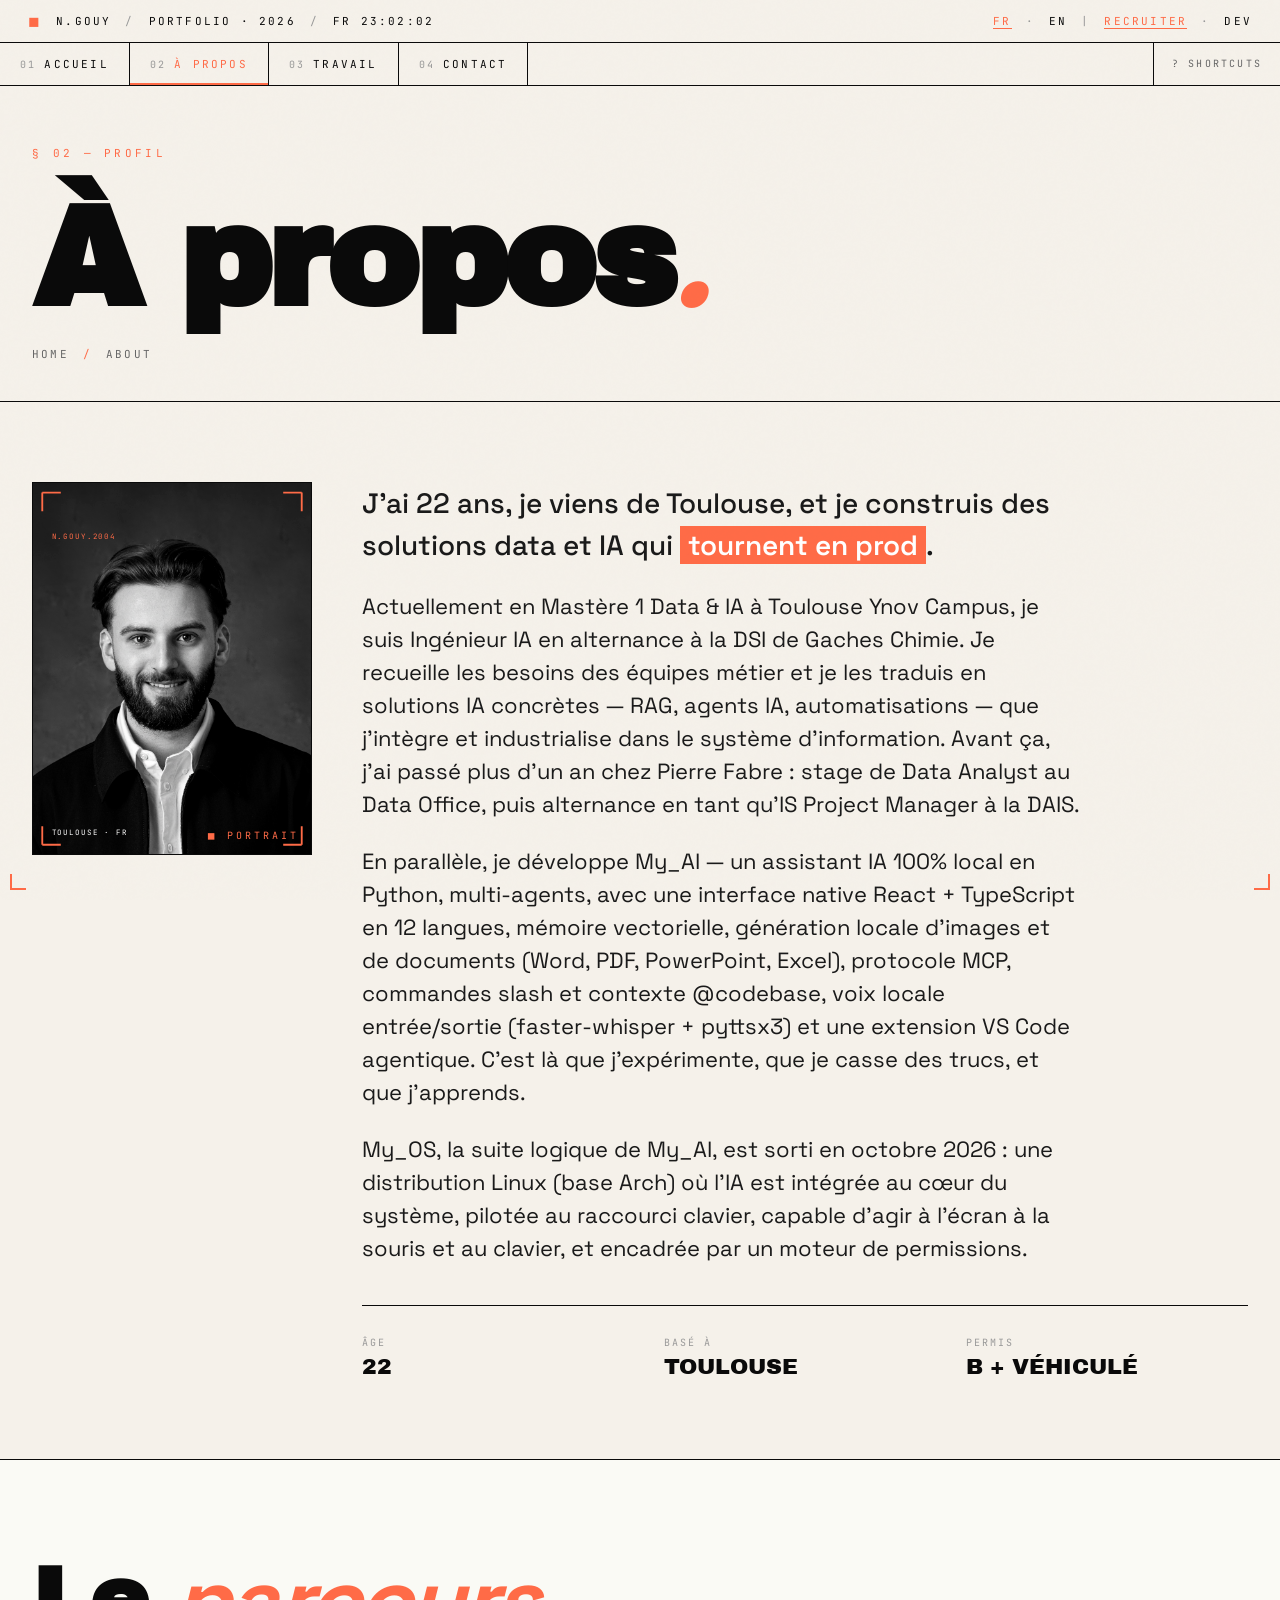
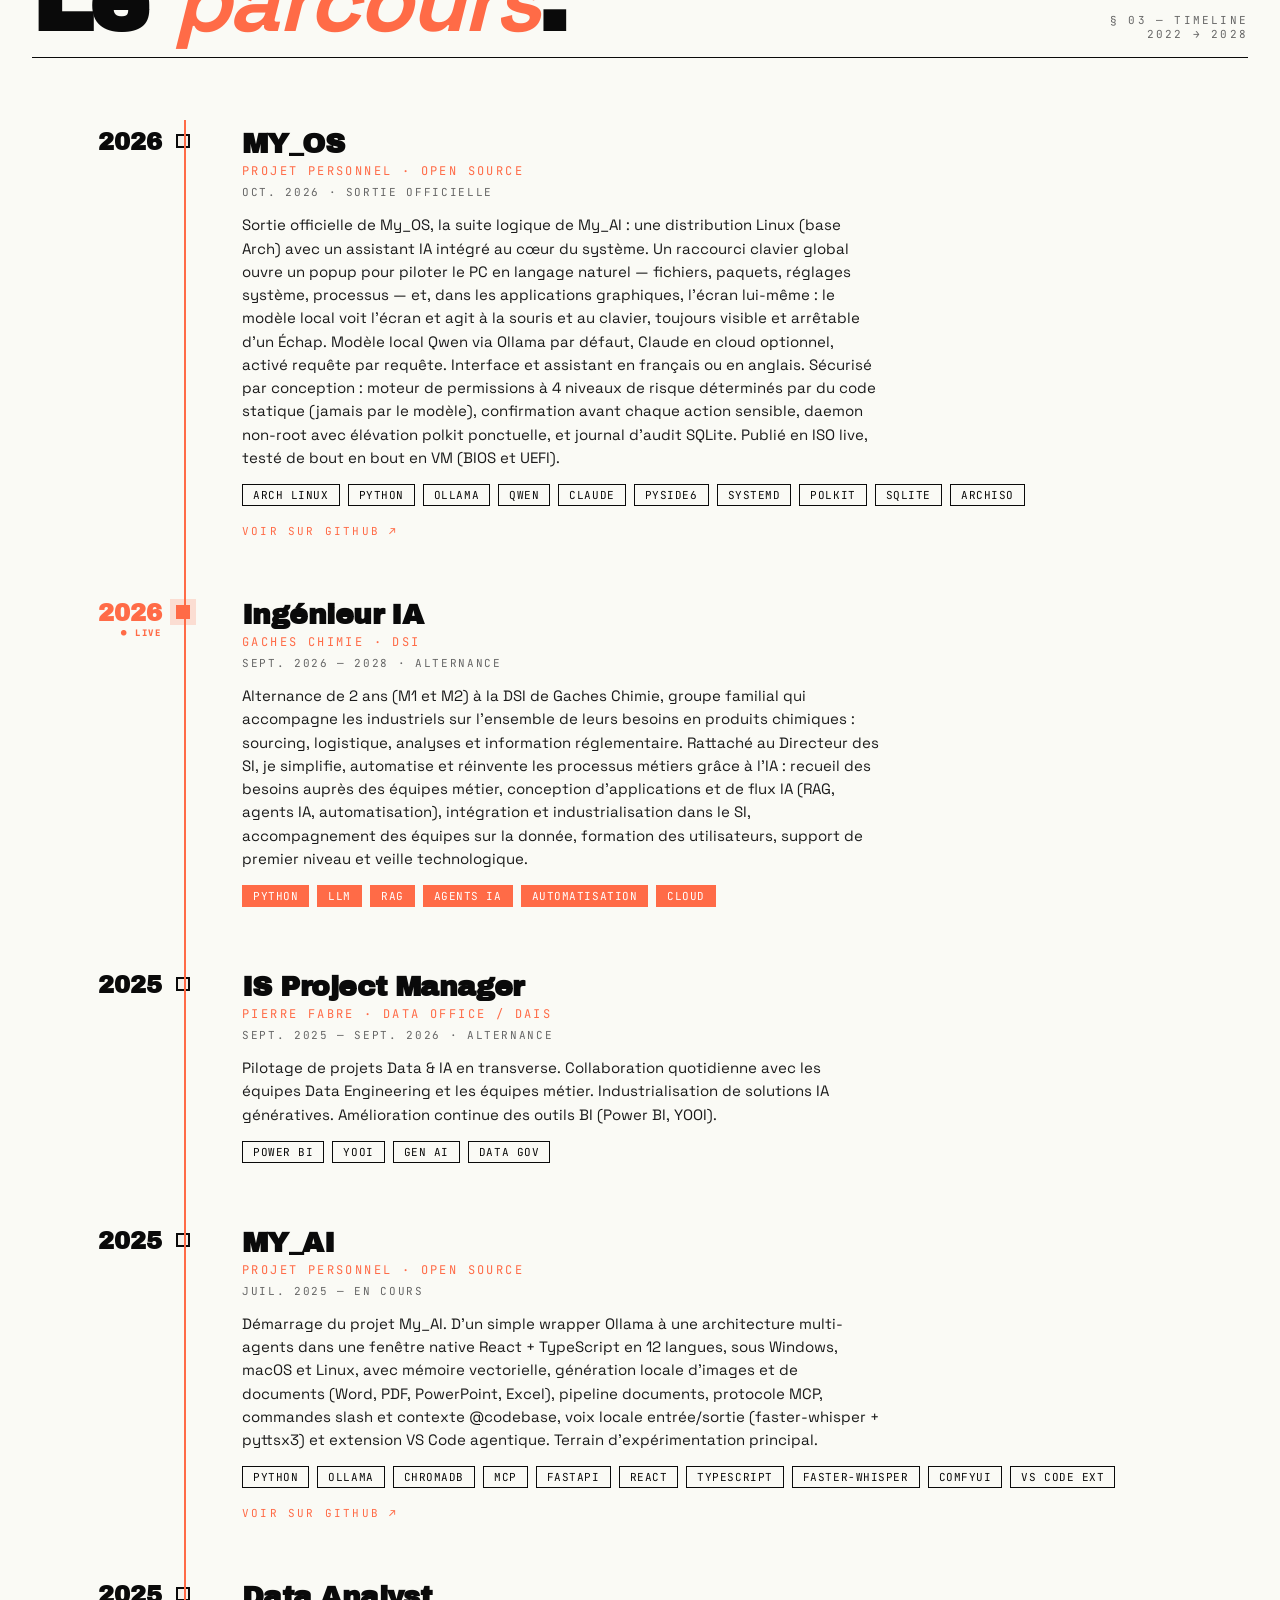
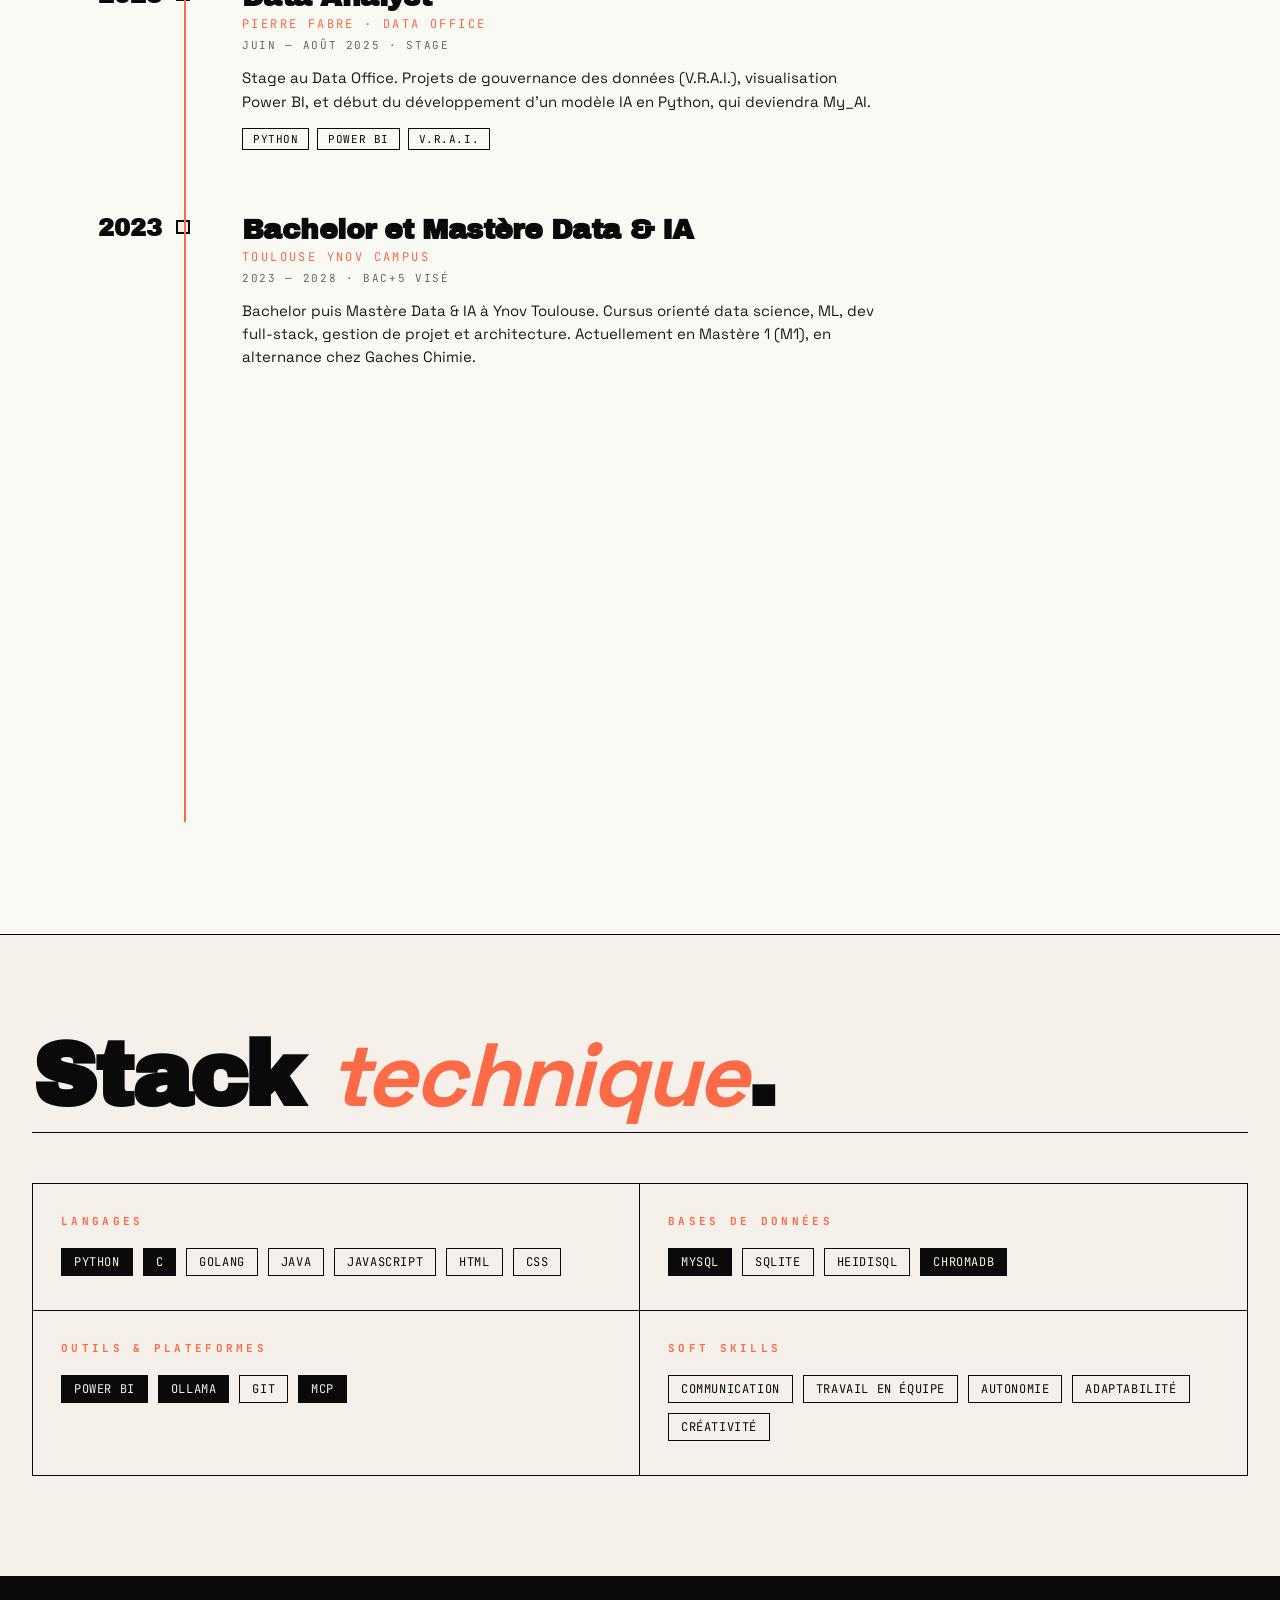
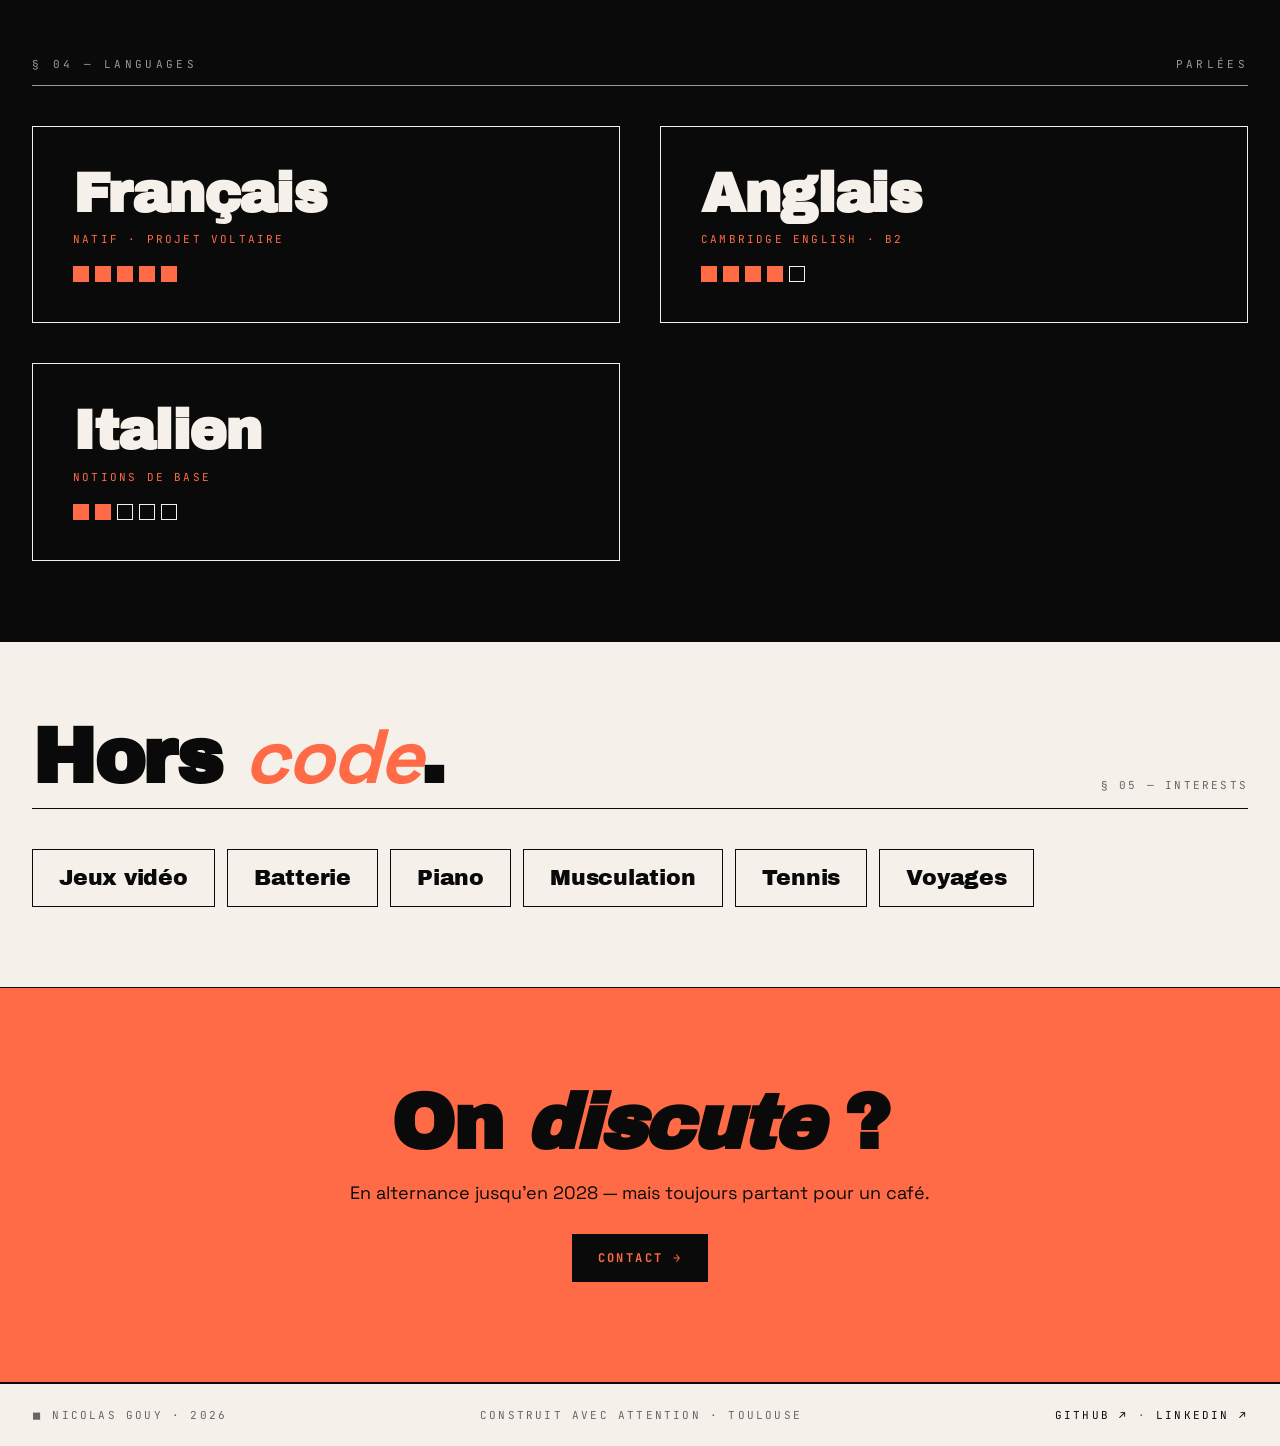
==== commit 0cdfa958: "Refactor code structure for improved readability and maintainability" ====
--- a/about.html
+++ b/about.html
@@ -64,11 +64,11 @@
     <p data-fr="Actuellement en Mastère 1 Data & IA à Toulouse Ynov Campus, je suis Ingénieur IA en alternance à la DSI de Gaches Chimie. Je recueille les besoins des équipes métier et je les traduis en solutions IA concrètes — RAG, agents IA, automatisations — que j'intègre et industrialise dans le système d'information. Avant ça, j'ai passé plus d'un an chez Pierre Fabre : stage de Data Analyst au Data Office, puis alternance en tant qu'IS Project Manager à la DAIS." data-en="Currently in the first year of a Master's in Data & AI at Toulouse Ynov Campus, I'm an AI Engineer apprentice in Gaches Chimie's IT department. I gather needs from business teams and turn them into concrete AI solutions — RAG, AI agents, automations — that I integrate and industrialize into the information system. Before that, I spent over a year at Pierre Fabre: a Data Analyst internship at the Data Office, then an apprenticeship as IS Project Manager at the DAIS.">
       Actuellement en Mastère 1 Data & IA à Toulouse Ynov Campus, je suis Ingénieur IA en alternance à la DSI de Gaches Chimie. Je recueille les besoins des équipes métier et je les traduis en solutions IA concrètes — RAG, agents IA, automatisations — que j'intègre et industrialise dans le système d'information. Avant ça, j'ai passé plus d'un an chez Pierre Fabre : stage de Data Analyst au Data Office, puis alternance en tant qu'IS Project Manager à la DAIS.
     </p>
-    <p data-fr="En parallèle, je développe My_AI — un assistant IA 100% local en Python, multi-agents, avec une interface native React + TypeScript, mémoire vectorielle, génération locale d'images et de documents (Word, PDF, PowerPoint, Excel), protocole MCP, commandes slash et contexte @codebase, voix locale entrée/sortie (faster-whisper + pyttsx3) et une extension VS Code agentique. C'est là que j'expérimente, que je casse des trucs, et que j'apprends." data-en="On the side, I'm building My_AI — a 100% local AI assistant in Python, multi-agent, with a native React + TypeScript interface, vector memory, local image and document generation (Word, PDF, PowerPoint, Excel), MCP protocol, slash commands and @codebase context, local voice in/out (faster-whisper + pyttsx3) and an agentic VS Code extension. That's where I experiment, break things, and learn.">
-      En parallèle, je développe My_AI — un assistant IA 100% local en Python, multi-agents, avec une interface native React + TypeScript, mémoire vectorielle, génération locale d'images et de documents (Word, PDF, PowerPoint, Excel), protocole MCP, commandes slash et contexte @codebase, voix locale entrée/sortie (faster-whisper + pyttsx3) et une extension VS Code agentique. C'est là que j'expérimente, que je casse des trucs, et que j'apprends.
+    <p data-fr="En parallèle, je développe My_AI — un assistant IA 100% local en Python, multi-agents, avec une interface native React + TypeScript en 12 langues, mémoire vectorielle, génération locale d'images et de documents (Word, PDF, PowerPoint, Excel), protocole MCP, commandes slash et contexte @codebase, voix locale entrée/sortie (faster-whisper + pyttsx3) et une extension VS Code agentique. C'est là que j'expérimente, que je casse des trucs, et que j'apprends." data-en="On the side, I'm building My_AI — a 100% local AI assistant in Python, multi-agent, with a native React + TypeScript interface in 12 languages, vector memory, local image and document generation (Word, PDF, PowerPoint, Excel), MCP protocol, slash commands and @codebase context, local voice in/out (faster-whisper + pyttsx3) and an agentic VS Code extension. That's where I experiment, break things, and learn.">
+      En parallèle, je développe My_AI — un assistant IA 100% local en Python, multi-agents, avec une interface native React + TypeScript en 12 langues, mémoire vectorielle, génération locale d'images et de documents (Word, PDF, PowerPoint, Excel), protocole MCP, commandes slash et contexte @codebase, voix locale entrée/sortie (faster-whisper + pyttsx3) et une extension VS Code agentique. C'est là que j'expérimente, que je casse des trucs, et que j'apprends.
     </p>
-    <p data-fr="My_OS, la suite logique de My_AI, est sorti en octobre 2026 : une distribution Linux (base Arch) où l'IA est intégrée au cœur du système, pilotée au raccourci clavier et encadrée par un moteur de permissions." data-en="My_OS, the logical successor to My_AI, came out in October 2026: an Arch-based Linux distribution with AI built into the core of the system, driven from a keyboard shortcut and kept in check by a permission engine.">
-      My_OS, la suite logique de My_AI, est sorti en octobre 2026 : une distribution Linux (base Arch) où l'IA est intégrée au cœur du système, pilotée au raccourci clavier et encadrée par un moteur de permissions.
+    <p data-fr="My_OS, la suite logique de My_AI, est sorti en octobre 2026 : une distribution Linux (base Arch) où l'IA est intégrée au cœur du système, pilotée au raccourci clavier, capable d'agir à l'écran à la souris et au clavier, et encadrée par un moteur de permissions." data-en="My_OS, the logical successor to My_AI, came out in October 2026: an Arch-based Linux distribution with AI built into the core of the system, driven from a keyboard shortcut, able to act on screen with the mouse and keyboard, and kept in check by a permission engine.">
+      My_OS, la suite logique de My_AI, est sorti en octobre 2026 : une distribution Linux (base Arch) où l'IA est intégrée au cœur du système, pilotée au raccourci clavier, capable d'agir à l'écran à la souris et au clavier, et encadrée par un moteur de permissions.
     </p>
     <div class="intro-facts">
       <div class="fact"><div class="k" data-fr="ÂGE" data-en="AGE">ÂGE</div><div class="v">22</div></div>
@@ -91,8 +91,8 @@
       <h3>MY_OS</h3>
       <div class="tl-co" data-fr="PROJET PERSONNEL · OPEN SOURCE" data-en="PERSONAL PROJECT · OPEN SOURCE">PROJET PERSONNEL · OPEN SOURCE</div>
       <div class="tl-when" data-fr="OCT. 2026 · SORTIE OFFICIELLE" data-en="OCT 2026 · OFFICIAL RELEASE">OCT. 2026 · SORTIE OFFICIELLE</div>
-      <p data-fr="Sortie officielle de My_OS, la suite logique de My_AI : une distribution Linux (base Arch) avec un assistant IA intégré au cœur du système. Un raccourci clavier global ouvre un popup pour piloter le PC en langage naturel — fichiers, paquets, réglages système, processus. Modèle local Qwen via Ollama par défaut, Claude en cloud optionnel, activé requête par requête. Sécurisé par conception : moteur de permissions à 4 niveaux de risque déterminés par du code statique (jamais par le modèle), confirmation avant chaque action sensible, daemon non-root avec élévation polkit ponctuelle, et journal d'audit SQLite. Publié en ISO live, testé de bout en bout en VM (BIOS et UEFI)." data-en="Official release of My_OS, the logical successor to My_AI: a Linux distribution (Arch-based) with an AI assistant built into the core of the system. A global keyboard shortcut opens a popup to drive the PC in natural language — files, packages, system settings, processes. Local Qwen model via Ollama by default, optional Claude cloud, enabled request by request. Secure by design: a 4-level permission engine where risk is set by static code (never by the model), confirmation before every sensitive action, an unprivileged daemon with one-off polkit elevation, and an SQLite audit log. Shipped as a live ISO, tested end to end in a VM (BIOS and UEFI).">
-        Sortie officielle de My_OS, la suite logique de My_AI : une distribution Linux (base Arch) avec un assistant IA intégré au cœur du système. Un raccourci clavier global ouvre un popup pour piloter le PC en langage naturel — fichiers, paquets, réglages système, processus. Modèle local Qwen via Ollama par défaut, Claude en cloud optionnel, activé requête par requête. Sécurisé par conception : moteur de permissions à 4 niveaux de risque déterminés par du code statique (jamais par le modèle), confirmation avant chaque action sensible, daemon non-root avec élévation polkit ponctuelle, et journal d'audit SQLite. Publié en ISO live, testé de bout en bout en VM (BIOS et UEFI).
+      <p data-fr="Sortie officielle de My_OS, la suite logique de My_AI : une distribution Linux (base Arch) avec un assistant IA intégré au cœur du système. Un raccourci clavier global ouvre un popup pour piloter le PC en langage naturel — fichiers, paquets, réglages système, processus — et, dans les applications graphiques, l'écran lui-même : le modèle local voit l'écran et agit à la souris et au clavier, toujours visible et arrêtable d'un Échap. Modèle local Qwen via Ollama par défaut, Claude en cloud optionnel, activé requête par requête. Interface et assistant en français ou en anglais. Sécurisé par conception : moteur de permissions à 4 niveaux de risque déterminés par du code statique (jamais par le modèle), confirmation avant chaque action sensible, daemon non-root avec élévation polkit ponctuelle, et journal d'audit SQLite. Publié en ISO live, testé de bout en bout en VM (BIOS et UEFI)." data-en="Official release of My_OS, the logical successor to My_AI: a Linux distribution (Arch-based) with an AI assistant built into the core of the system. A global keyboard shortcut opens a popup to drive the PC in natural language — files, packages, system settings, processes — and, in graphical apps, the screen itself: the local model sees the screen and acts with the mouse and keyboard, always visible and stoppable with Esc. Local Qwen model via Ollama by default, optional Claude cloud, enabled request by request. Interface and assistant in English or French. Secure by design: a 4-level permission engine where risk is set by static code (never by the model), confirmation before every sensitive action, an unprivileged daemon with one-off polkit elevation, and an SQLite audit log. Shipped as a live ISO, tested end to end in a VM (BIOS and UEFI).">
+        Sortie officielle de My_OS, la suite logique de My_AI : une distribution Linux (base Arch) avec un assistant IA intégré au cœur du système. Un raccourci clavier global ouvre un popup pour piloter le PC en langage naturel — fichiers, paquets, réglages système, processus — et, dans les applications graphiques, l'écran lui-même : le modèle local voit l'écran et agit à la souris et au clavier, toujours visible et arrêtable d'un Échap. Modèle local Qwen via Ollama par défaut, Claude en cloud optionnel, activé requête par requête. Interface et assistant en français ou en anglais. Sécurisé par conception : moteur de permissions à 4 niveaux de risque déterminés par du code statique (jamais par le modèle), confirmation avant chaque action sensible, daemon non-root avec élévation polkit ponctuelle, et journal d'audit SQLite. Publié en ISO live, testé de bout en bout en VM (BIOS et UEFI).
       </p>
       <div class="tl-stack">
         <span class="chip">ARCH LINUX</span>
@@ -148,8 +148,8 @@
       <h3>MY_AI</h3>
       <div class="tl-co" data-fr="PROJET PERSONNEL · OPEN SOURCE" data-en="PERSONAL PROJECT · OPEN SOURCE">PROJET PERSONNEL · OPEN SOURCE</div>
       <div class="tl-when" data-fr="JUIL. 2025 — EN COURS" data-en="JUL 2025 — ONGOING">JUIL. 2025 — EN COURS</div>
-      <p data-fr="Démarrage du projet My_AI. D'un simple wrapper Ollama à une architecture multi-agents dans une fenêtre native React + TypeScript, sous Windows, macOS et Linux, avec mémoire vectorielle, génération locale d'images et de documents (Word, PDF, PowerPoint, Excel), pipeline documents, protocole MCP, commandes slash et contexte @codebase, voix locale entrée/sortie (faster-whisper + pyttsx3) et extension VS Code agentique. Terrain d'expérimentation principal." data-en="Started My_AI. From a simple Ollama wrapper to a multi-agent architecture in a native React + TypeScript window, on Windows, macOS and Linux, with vector memory, local image and document generation (Word, PDF, PowerPoint, Excel), document pipeline, MCP protocol, slash commands and @codebase context, local voice in/out (faster-whisper + pyttsx3) and an agentic VS Code extension. Main experimentation ground.">
-        Démarrage du projet My_AI. D'un simple wrapper Ollama à une architecture multi-agents dans une fenêtre native React + TypeScript, sous Windows, macOS et Linux, avec mémoire vectorielle, génération locale d'images et de documents (Word, PDF, PowerPoint, Excel), pipeline documents, protocole MCP, commandes slash et contexte @codebase, voix locale entrée/sortie (faster-whisper + pyttsx3) et extension VS Code agentique. Terrain d'expérimentation principal.
+      <p data-fr="Démarrage du projet My_AI. D'un simple wrapper Ollama à une architecture multi-agents dans une fenêtre native React + TypeScript en 12 langues, sous Windows, macOS et Linux, avec mémoire vectorielle, génération locale d'images et de documents (Word, PDF, PowerPoint, Excel), pipeline documents, protocole MCP, commandes slash et contexte @codebase, voix locale entrée/sortie (faster-whisper + pyttsx3) et extension VS Code agentique. Terrain d'expérimentation principal." data-en="Started My_AI. From a simple Ollama wrapper to a multi-agent architecture in a native React + TypeScript window in 12 languages, on Windows, macOS and Linux, with vector memory, local image and document generation (Word, PDF, PowerPoint, Excel), document pipeline, MCP protocol, slash commands and @codebase context, local voice in/out (faster-whisper + pyttsx3) and an agentic VS Code extension. Main experimentation ground.">
+        Démarrage du projet My_AI. D'un simple wrapper Ollama à une architecture multi-agents dans une fenêtre native React + TypeScript en 12 langues, sous Windows, macOS et Linux, avec mémoire vectorielle, génération locale d'images et de documents (Word, PDF, PowerPoint, Excel), pipeline documents, protocole MCP, commandes slash et contexte @codebase, voix locale entrée/sortie (faster-whisper + pyttsx3) et extension VS Code agentique. Terrain d'expérimentation principal.
       </p>
       <div class="tl-stack">
         <span class="chip">PYTHON</span>
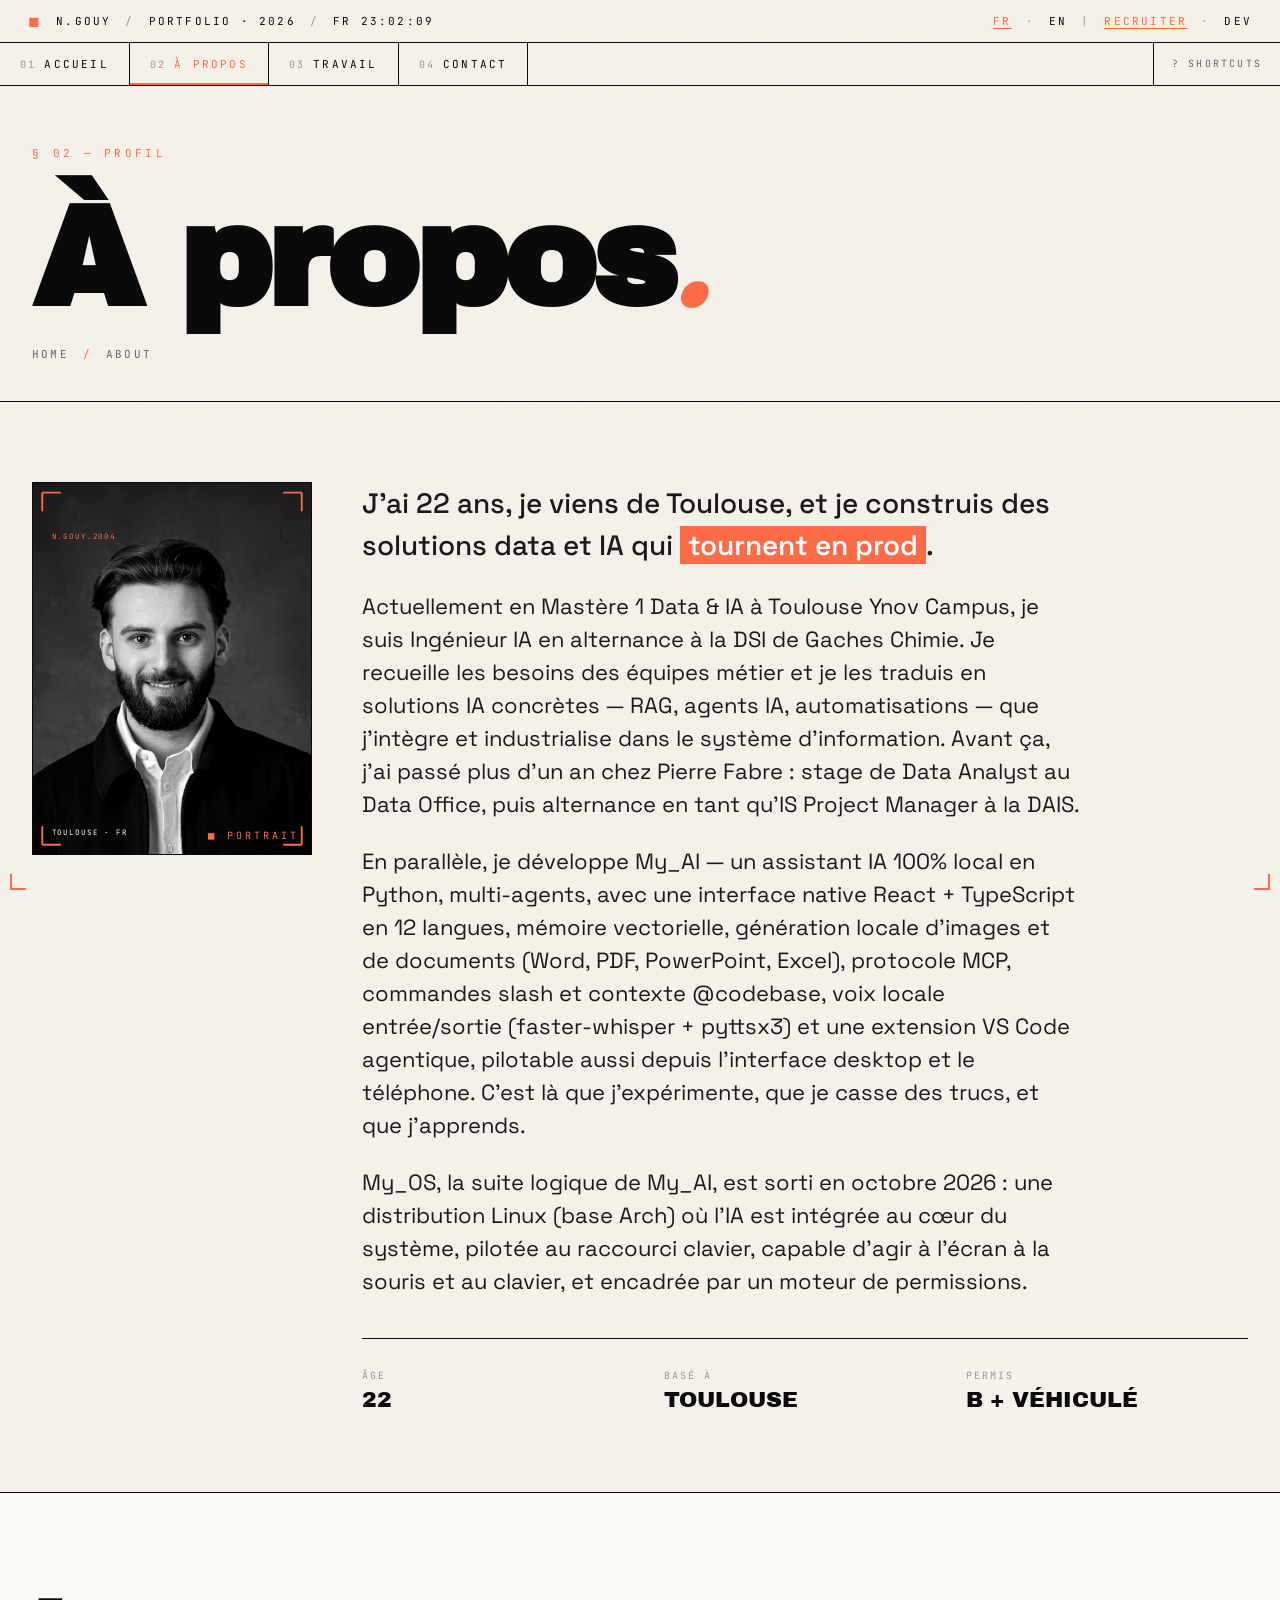
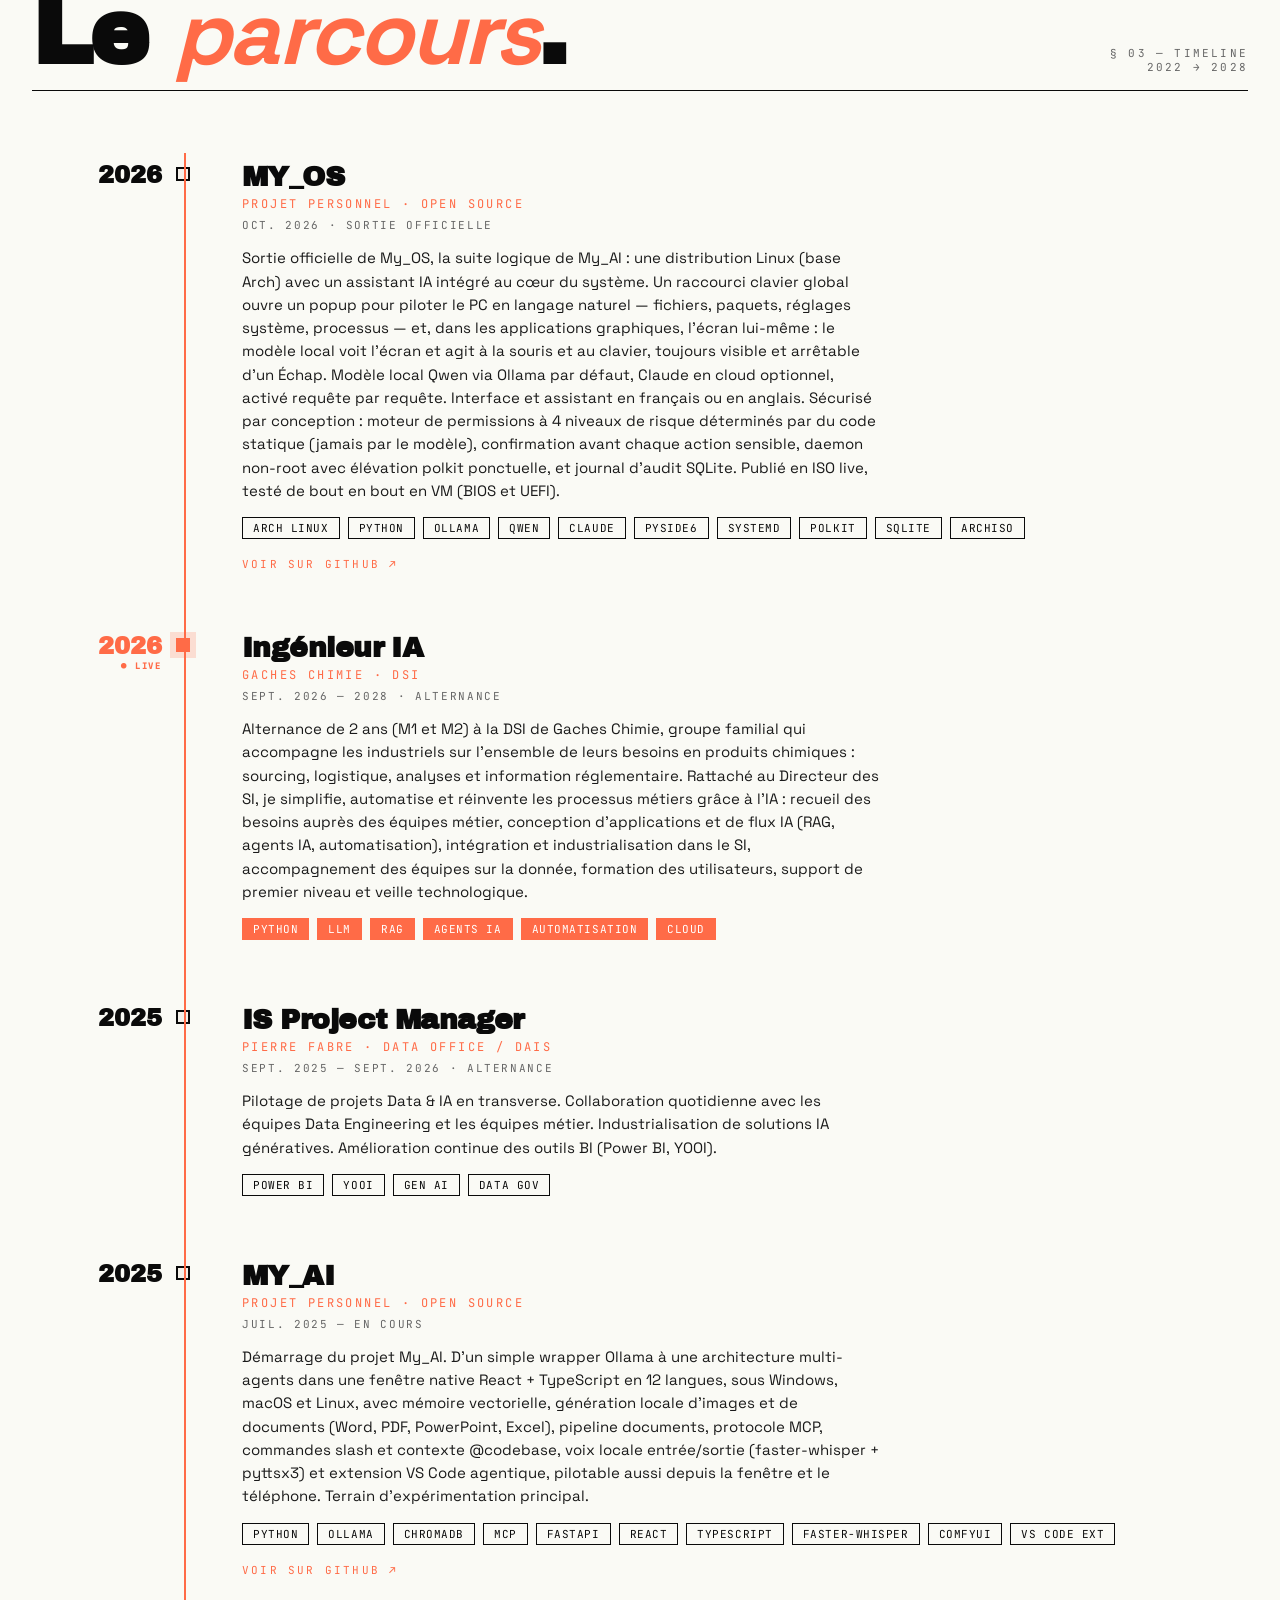
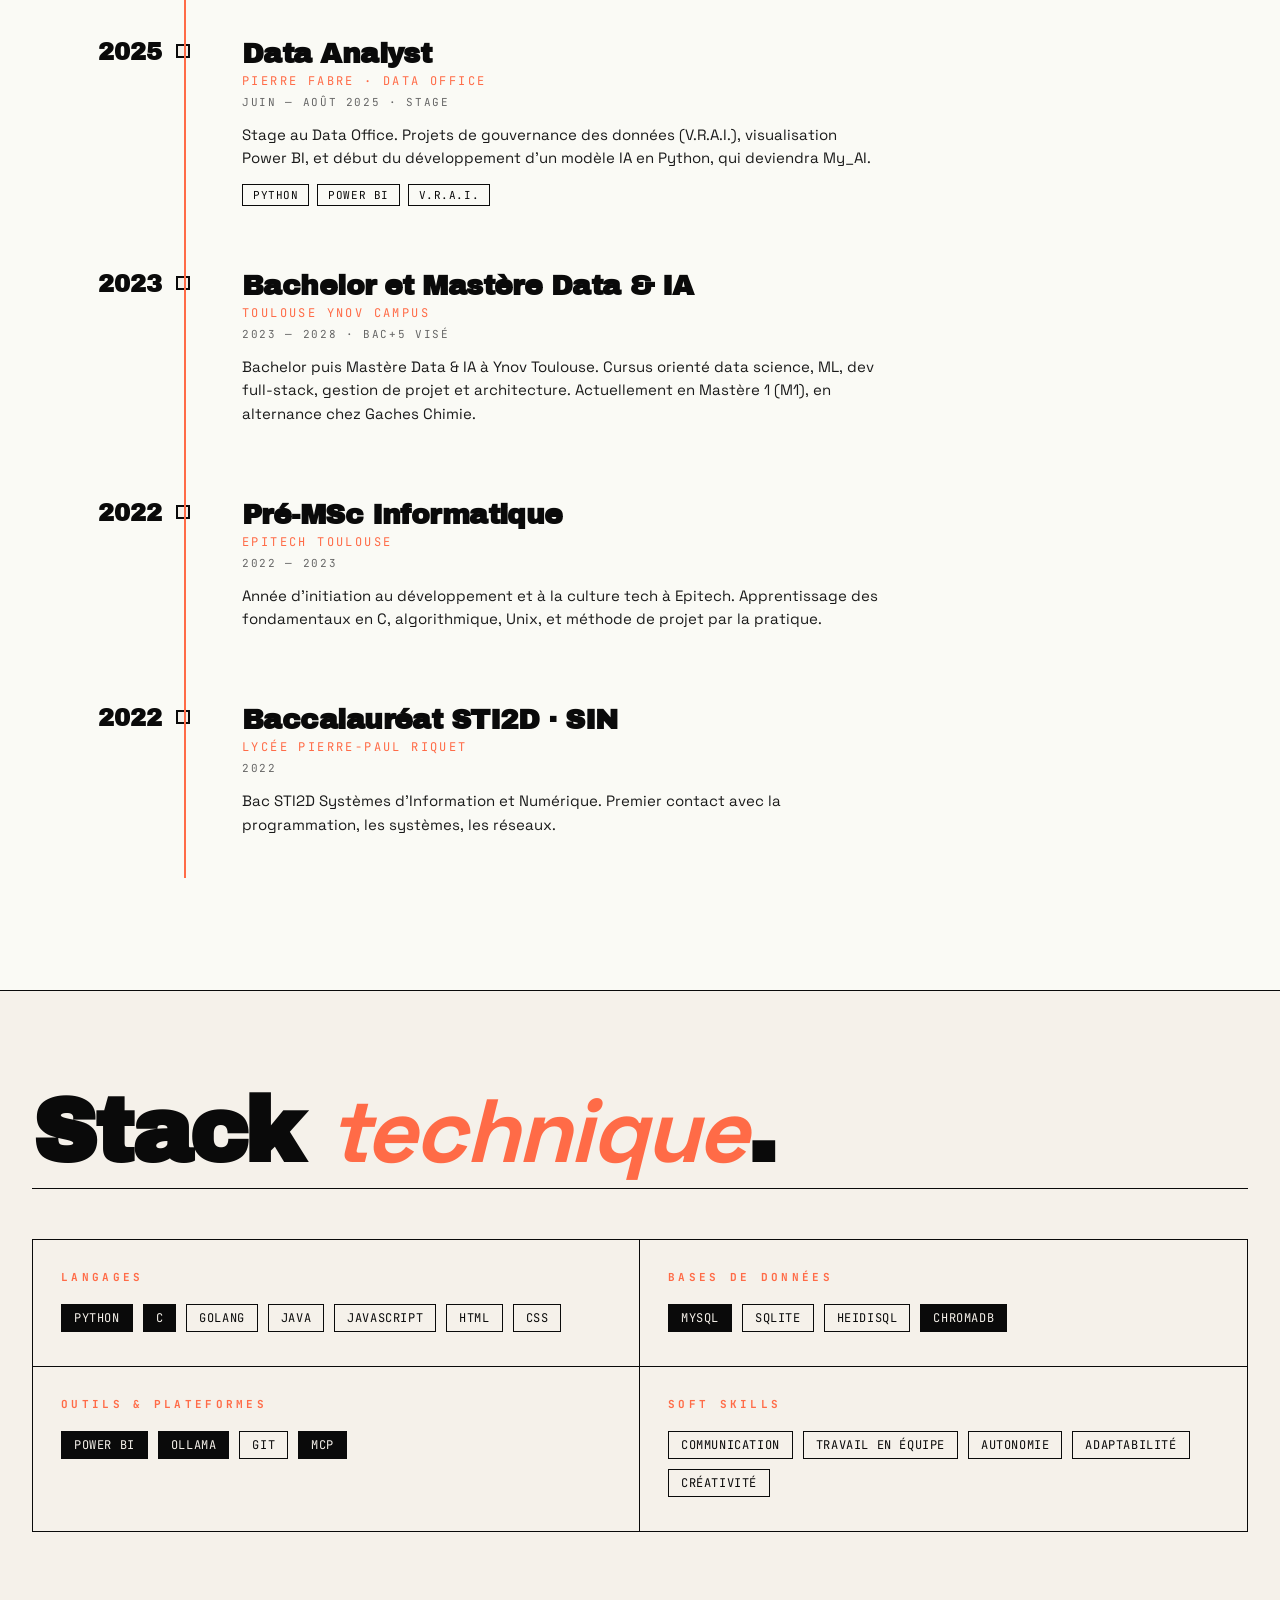
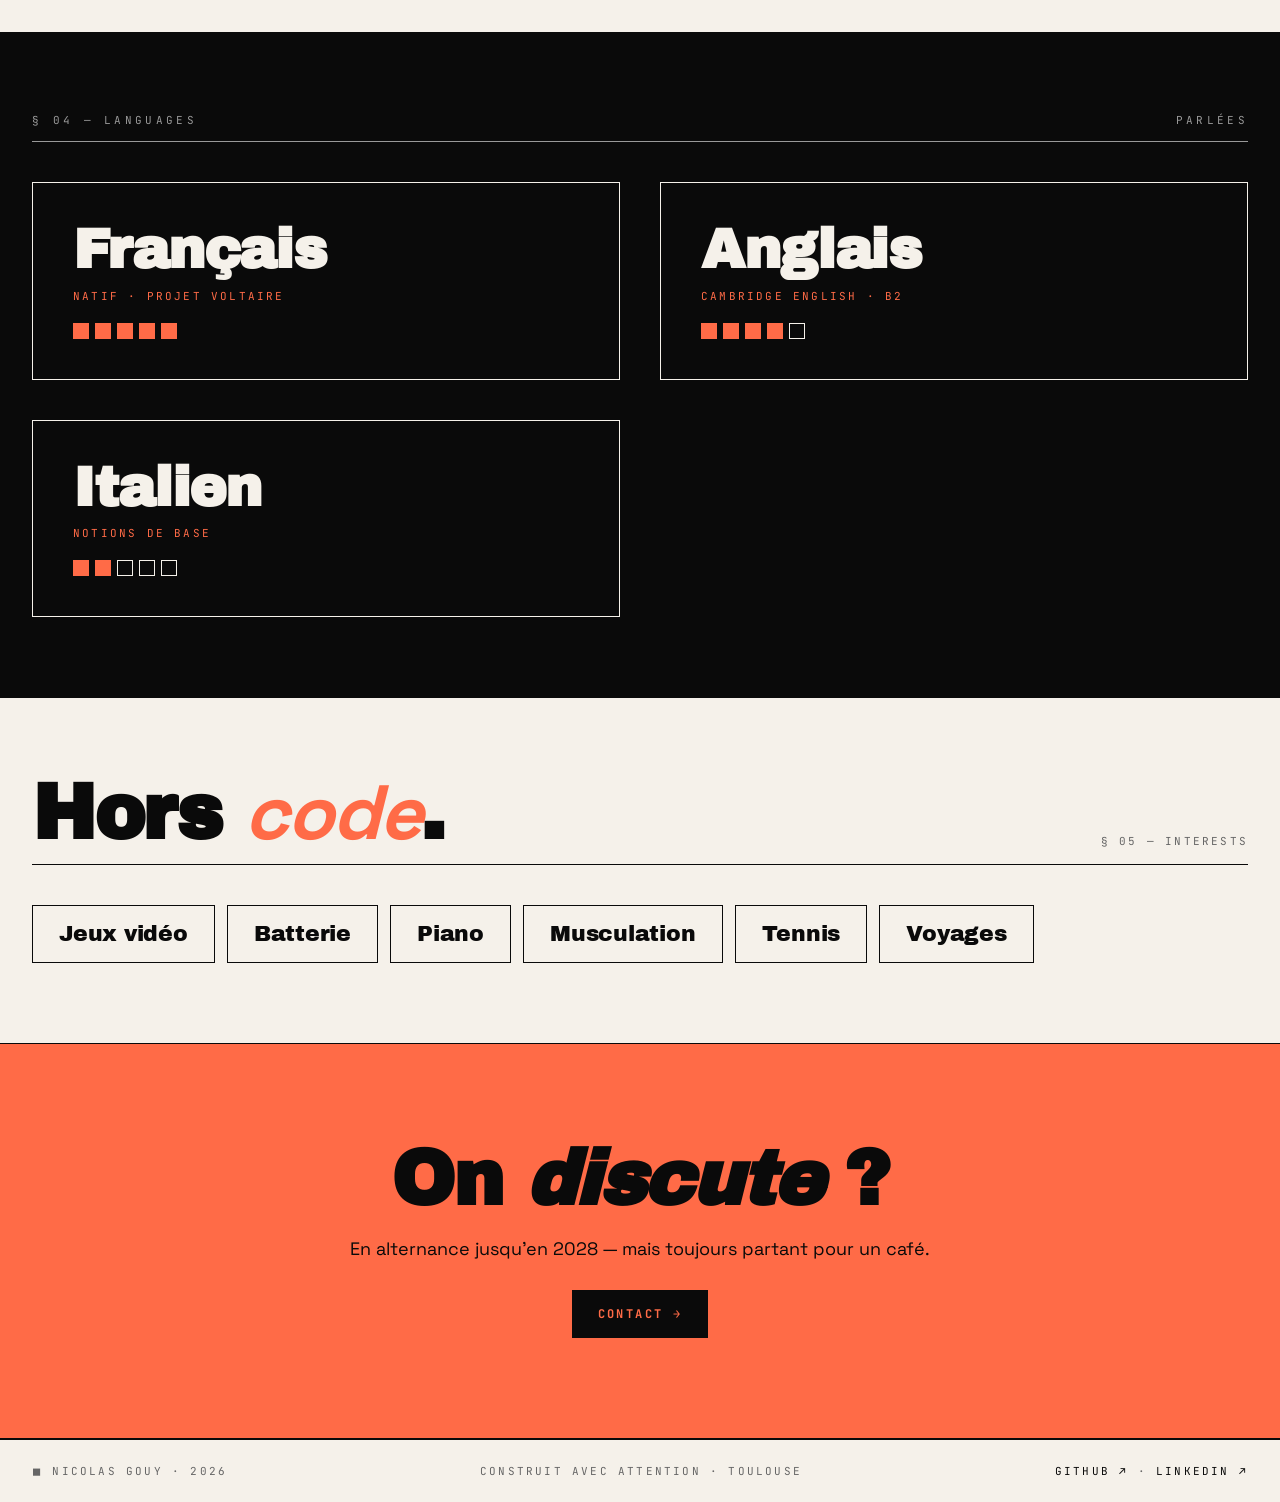
==== commit 14fdcd9b: "feat: update My_AI to v9.1.0 and VS Code extension to v1.6.0 - Bump versions in the work page dev me" ====
--- a/about.html
+++ b/about.html
@@ -64,8 +64,8 @@
     <p data-fr="Actuellement en Mastère 1 Data & IA à Toulouse Ynov Campus, je suis Ingénieur IA en alternance à la DSI de Gaches Chimie. Je recueille les besoins des équipes métier et je les traduis en solutions IA concrètes — RAG, agents IA, automatisations — que j'intègre et industrialise dans le système d'information. Avant ça, j'ai passé plus d'un an chez Pierre Fabre : stage de Data Analyst au Data Office, puis alternance en tant qu'IS Project Manager à la DAIS." data-en="Currently in the first year of a Master's in Data & AI at Toulouse Ynov Campus, I'm an AI Engineer apprentice in Gaches Chimie's IT department. I gather needs from business teams and turn them into concrete AI solutions — RAG, AI agents, automations — that I integrate and industrialize into the information system. Before that, I spent over a year at Pierre Fabre: a Data Analyst internship at the Data Office, then an apprenticeship as IS Project Manager at the DAIS.">
       Actuellement en Mastère 1 Data & IA à Toulouse Ynov Campus, je suis Ingénieur IA en alternance à la DSI de Gaches Chimie. Je recueille les besoins des équipes métier et je les traduis en solutions IA concrètes — RAG, agents IA, automatisations — que j'intègre et industrialise dans le système d'information. Avant ça, j'ai passé plus d'un an chez Pierre Fabre : stage de Data Analyst au Data Office, puis alternance en tant qu'IS Project Manager à la DAIS.
     </p>
-    <p data-fr="En parallèle, je développe My_AI — un assistant IA 100% local en Python, multi-agents, avec une interface native React + TypeScript en 12 langues, mémoire vectorielle, génération locale d'images et de documents (Word, PDF, PowerPoint, Excel), protocole MCP, commandes slash et contexte @codebase, voix locale entrée/sortie (faster-whisper + pyttsx3) et une extension VS Code agentique. C'est là que j'expérimente, que je casse des trucs, et que j'apprends." data-en="On the side, I'm building My_AI — a 100% local AI assistant in Python, multi-agent, with a native React + TypeScript interface in 12 languages, vector memory, local image and document generation (Word, PDF, PowerPoint, Excel), MCP protocol, slash commands and @codebase context, local voice in/out (faster-whisper + pyttsx3) and an agentic VS Code extension. That's where I experiment, break things, and learn.">
-      En parallèle, je développe My_AI — un assistant IA 100% local en Python, multi-agents, avec une interface native React + TypeScript en 12 langues, mémoire vectorielle, génération locale d'images et de documents (Word, PDF, PowerPoint, Excel), protocole MCP, commandes slash et contexte @codebase, voix locale entrée/sortie (faster-whisper + pyttsx3) et une extension VS Code agentique. C'est là que j'expérimente, que je casse des trucs, et que j'apprends.
+    <p data-fr="En parallèle, je développe My_AI — un assistant IA 100% local en Python, multi-agents, avec une interface native React + TypeScript en 12 langues, mémoire vectorielle, génération locale d'images et de documents (Word, PDF, PowerPoint, Excel), protocole MCP, commandes slash et contexte @codebase, voix locale entrée/sortie (faster-whisper + pyttsx3) et une extension VS Code agentique, pilotable aussi depuis l'interface desktop et le téléphone. C'est là que j'expérimente, que je casse des trucs, et que j'apprends." data-en="On the side, I'm building My_AI — a 100% local AI assistant in Python, multi-agent, with a native React + TypeScript interface in 12 languages, vector memory, local image and document generation (Word, PDF, PowerPoint, Excel), MCP protocol, slash commands and @codebase context, local voice in/out (faster-whisper + pyttsx3) and an agentic VS Code extension, also driven from the desktop interface and the phone. That's where I experiment, break things, and learn.">
+      En parallèle, je développe My_AI — un assistant IA 100% local en Python, multi-agents, avec une interface native React + TypeScript en 12 langues, mémoire vectorielle, génération locale d'images et de documents (Word, PDF, PowerPoint, Excel), protocole MCP, commandes slash et contexte @codebase, voix locale entrée/sortie (faster-whisper + pyttsx3) et une extension VS Code agentique, pilotable aussi depuis l'interface desktop et le téléphone. C'est là que j'expérimente, que je casse des trucs, et que j'apprends.
     </p>
     <p data-fr="My_OS, la suite logique de My_AI, est sorti en octobre 2026 : une distribution Linux (base Arch) où l'IA est intégrée au cœur du système, pilotée au raccourci clavier, capable d'agir à l'écran à la souris et au clavier, et encadrée par un moteur de permissions." data-en="My_OS, the logical successor to My_AI, came out in October 2026: an Arch-based Linux distribution with AI built into the core of the system, driven from a keyboard shortcut, able to act on screen with the mouse and keyboard, and kept in check by a permission engine.">
       My_OS, la suite logique de My_AI, est sorti en octobre 2026 : une distribution Linux (base Arch) où l'IA est intégrée au cœur du système, pilotée au raccourci clavier, capable d'agir à l'écran à la souris et au clavier, et encadrée par un moteur de permissions.
@@ -148,8 +148,8 @@
       <h3>MY_AI</h3>
       <div class="tl-co" data-fr="PROJET PERSONNEL · OPEN SOURCE" data-en="PERSONAL PROJECT · OPEN SOURCE">PROJET PERSONNEL · OPEN SOURCE</div>
       <div class="tl-when" data-fr="JUIL. 2025 — EN COURS" data-en="JUL 2025 — ONGOING">JUIL. 2025 — EN COURS</div>
-      <p data-fr="Démarrage du projet My_AI. D'un simple wrapper Ollama à une architecture multi-agents dans une fenêtre native React + TypeScript en 12 langues, sous Windows, macOS et Linux, avec mémoire vectorielle, génération locale d'images et de documents (Word, PDF, PowerPoint, Excel), pipeline documents, protocole MCP, commandes slash et contexte @codebase, voix locale entrée/sortie (faster-whisper + pyttsx3) et extension VS Code agentique. Terrain d'expérimentation principal." data-en="Started My_AI. From a simple Ollama wrapper to a multi-agent architecture in a native React + TypeScript window in 12 languages, on Windows, macOS and Linux, with vector memory, local image and document generation (Word, PDF, PowerPoint, Excel), document pipeline, MCP protocol, slash commands and @codebase context, local voice in/out (faster-whisper + pyttsx3) and an agentic VS Code extension. Main experimentation ground.">
-        Démarrage du projet My_AI. D'un simple wrapper Ollama à une architecture multi-agents dans une fenêtre native React + TypeScript en 12 langues, sous Windows, macOS et Linux, avec mémoire vectorielle, génération locale d'images et de documents (Word, PDF, PowerPoint, Excel), pipeline documents, protocole MCP, commandes slash et contexte @codebase, voix locale entrée/sortie (faster-whisper + pyttsx3) et extension VS Code agentique. Terrain d'expérimentation principal.
+      <p data-fr="Démarrage du projet My_AI. D'un simple wrapper Ollama à une architecture multi-agents dans une fenêtre native React + TypeScript en 12 langues, sous Windows, macOS et Linux, avec mémoire vectorielle, génération locale d'images et de documents (Word, PDF, PowerPoint, Excel), pipeline documents, protocole MCP, commandes slash et contexte @codebase, voix locale entrée/sortie (faster-whisper + pyttsx3) et extension VS Code agentique, pilotable aussi depuis la fenêtre et le téléphone. Terrain d'expérimentation principal." data-en="Started My_AI. From a simple Ollama wrapper to a multi-agent architecture in a native React + TypeScript window in 12 languages, on Windows, macOS and Linux, with vector memory, local image and document generation (Word, PDF, PowerPoint, Excel), document pipeline, MCP protocol, slash commands and @codebase context, local voice in/out (faster-whisper + pyttsx3) and an agentic VS Code extension, also driven from the window and the phone. Main experimentation ground.">
+        Démarrage du projet My_AI. D'un simple wrapper Ollama à une architecture multi-agents dans une fenêtre native React + TypeScript en 12 langues, sous Windows, macOS et Linux, avec mémoire vectorielle, génération locale d'images et de documents (Word, PDF, PowerPoint, Excel), pipeline documents, protocole MCP, commandes slash et contexte @codebase, voix locale entrée/sortie (faster-whisper + pyttsx3) et extension VS Code agentique, pilotable aussi depuis la fenêtre et le téléphone. Terrain d'expérimentation principal.
       </p>
       <div class="tl-stack">
         <span class="chip">PYTHON</span>
